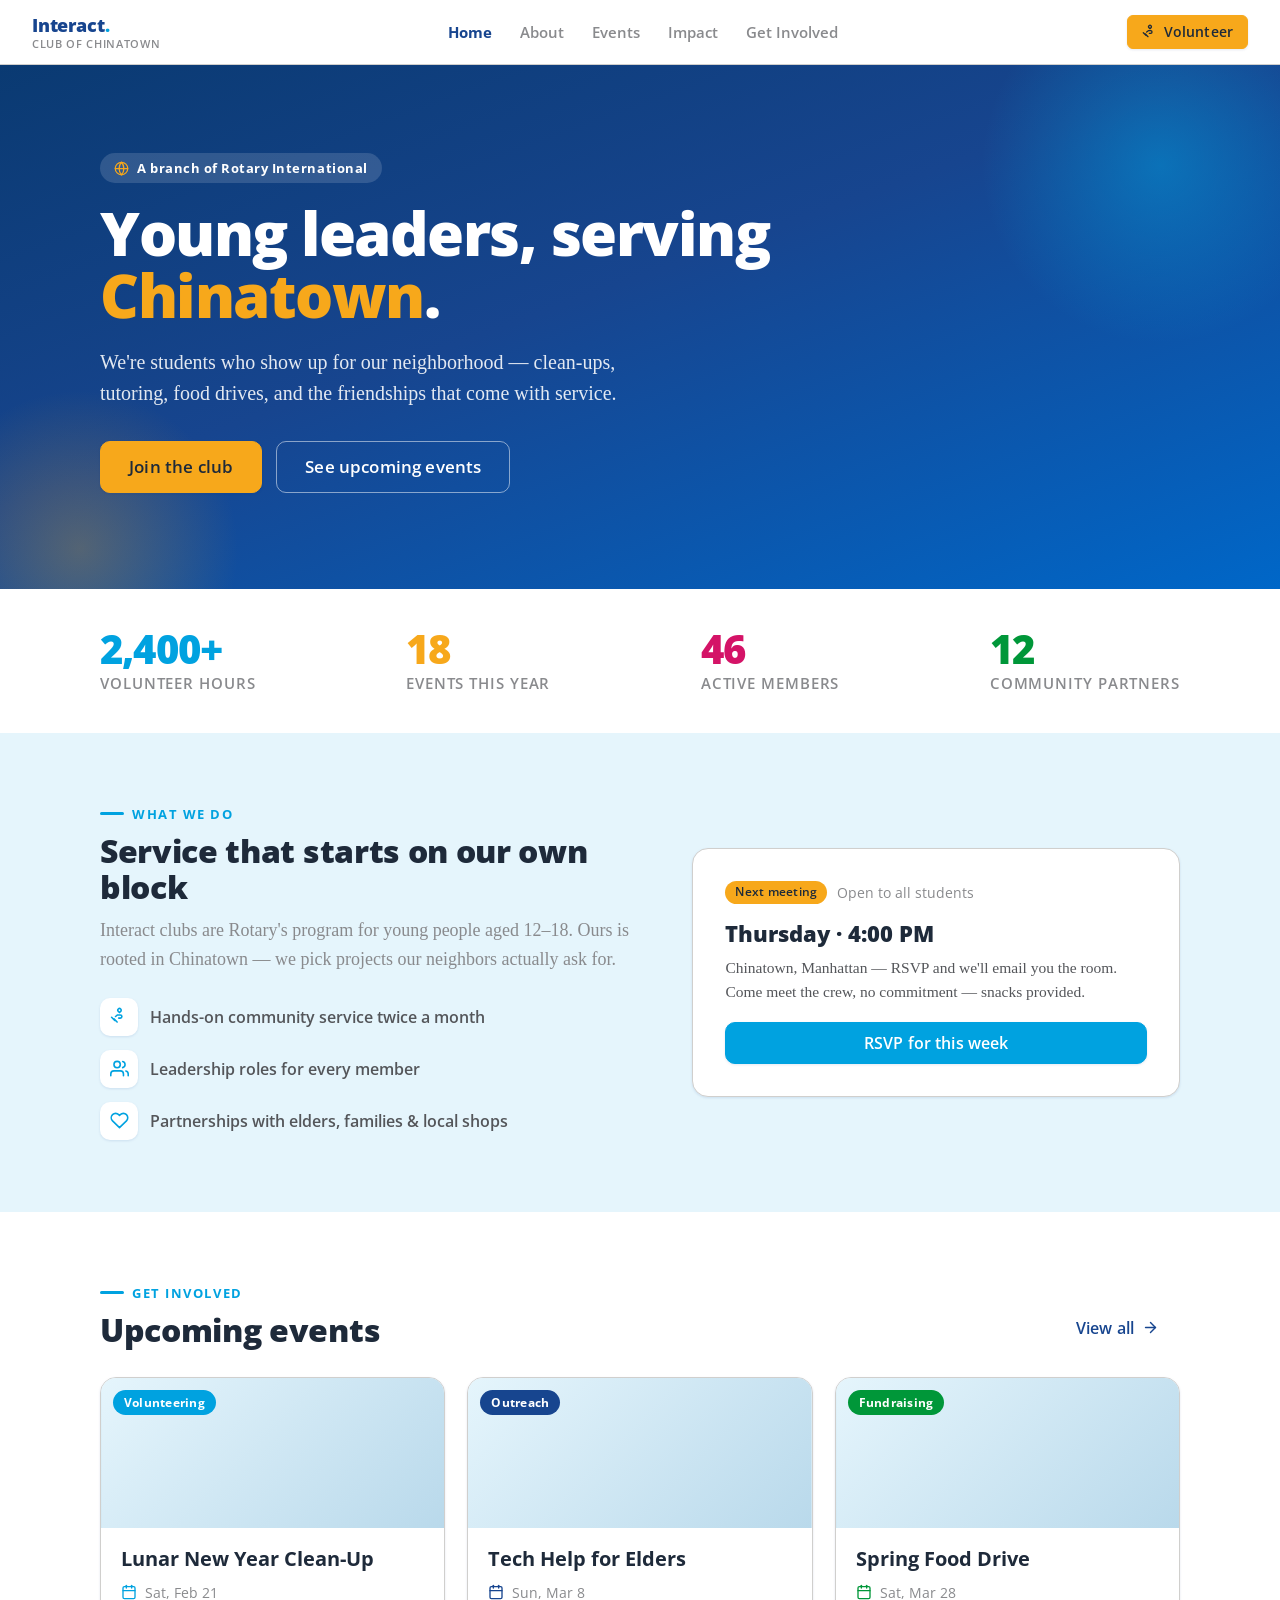
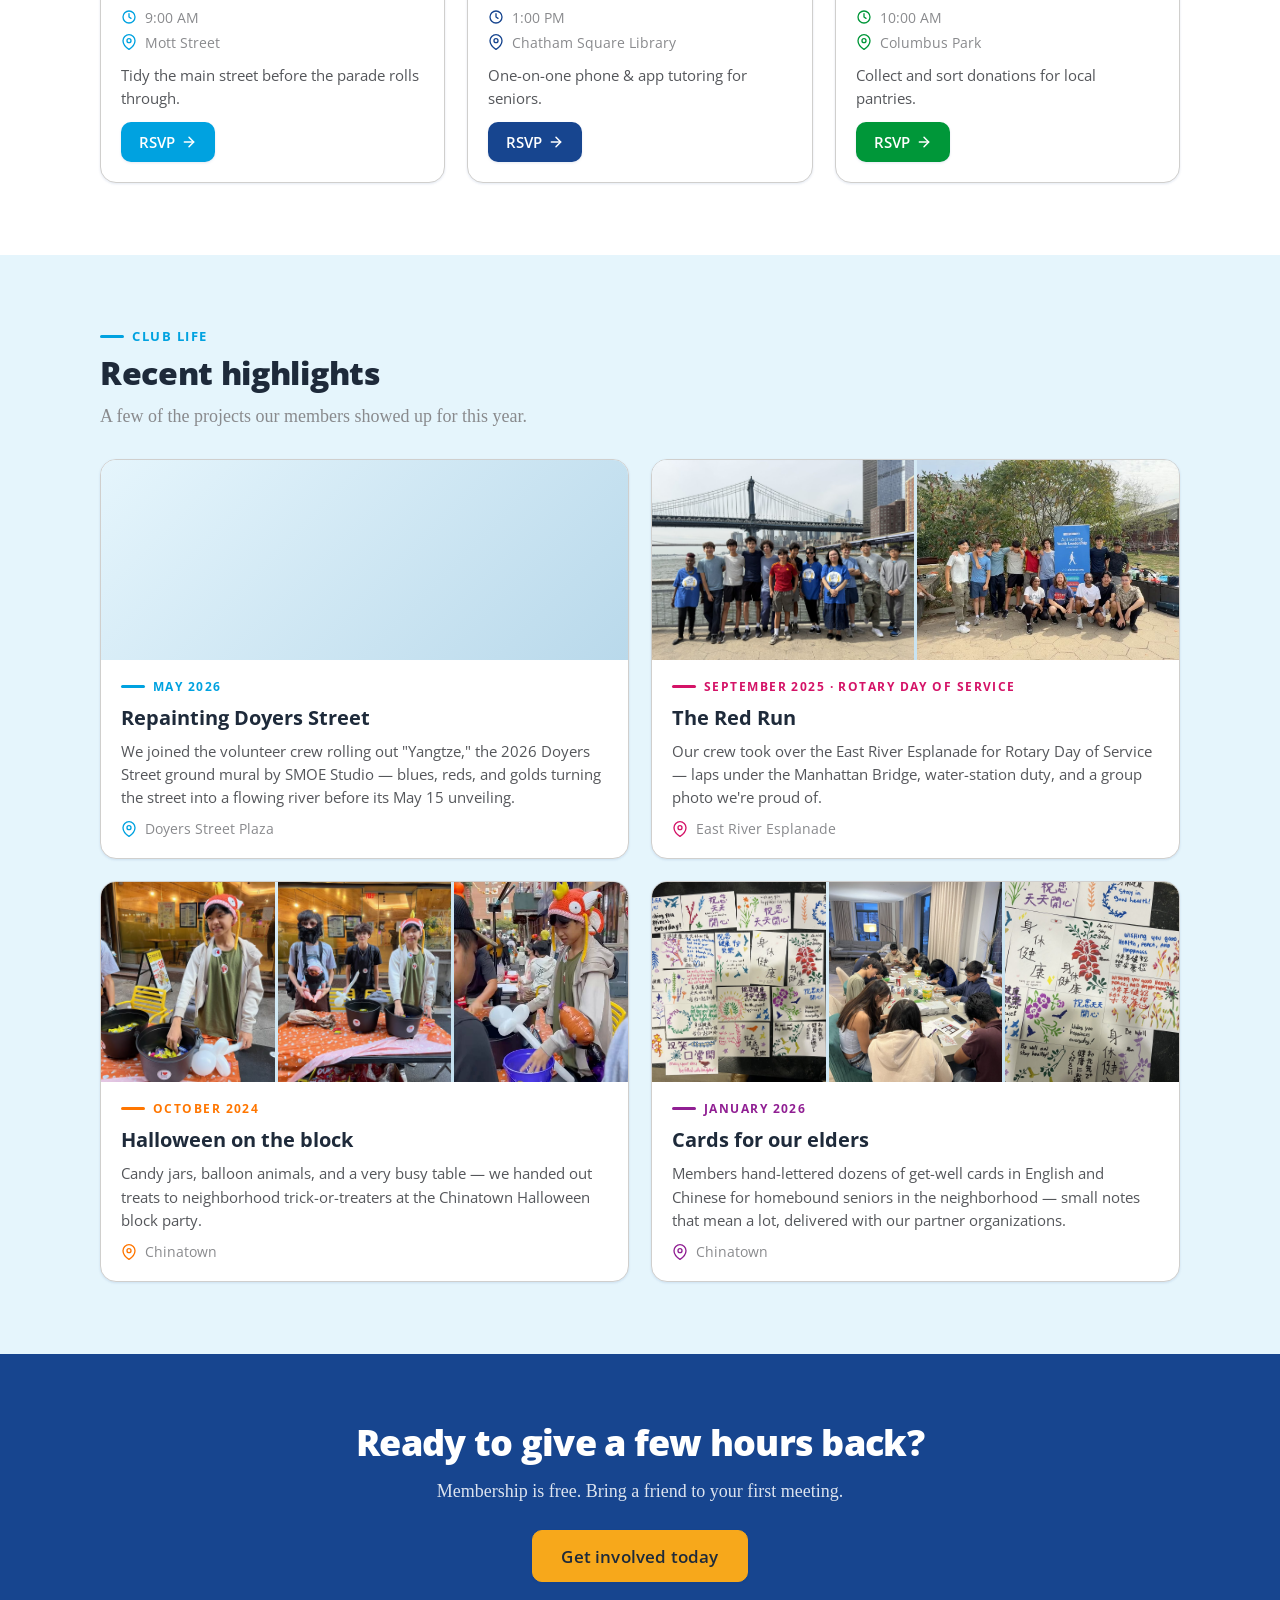
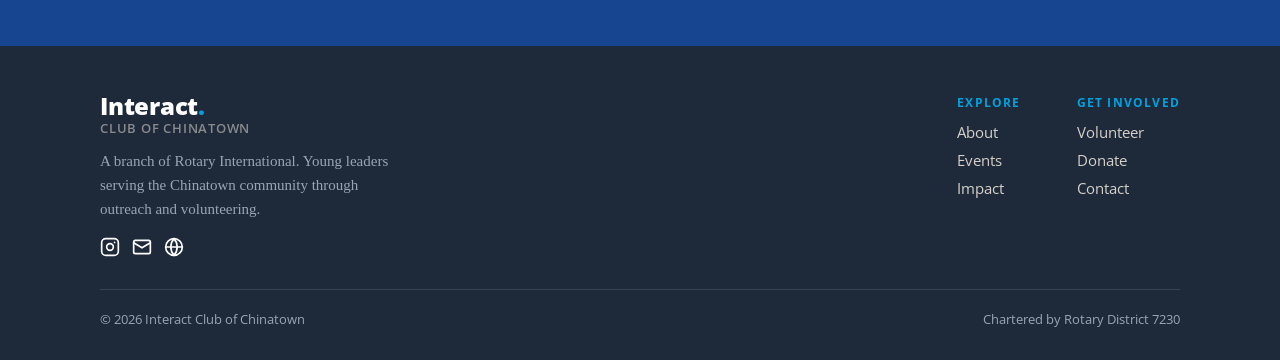
==== index.html @ 6125c867 "Wire event photos into Recent Highlights; optimize and strip metadata - Convert uploaded HEIC/JPEG p" ====
<!DOCTYPE html>
<html lang="en">
<head>
<meta charset="utf-8" />
<meta name="viewport" content="width=device-width, initial-scale=1" />
<title>Interact Club of Chinatown — Young leaders, serving Chinatown</title>
<meta name="description" content="The Interact Club of Chinatown is a youth service club and a branch of Rotary International. Students 12–18 serving Manhattan's Chinatown through clean-ups, tutoring, and food drives." />
<link rel="stylesheet" href="css/styles.css" />
<link rel="stylesheet" href="css/site.css" />
</head>
<body>

<header class="site-header" id="site-header">
  <a class="wordmark wordmark-sm" href="index.html" aria-label="Interact Club of Chinatown — home">
    <span class="wm-brand">Interact<span class="wm-dot">.</span></span>
    <span class="wm-club">Club of Chinatown</span>
  </a>
  <nav class="site-nav" id="site-nav" aria-label="Main">
    <a href="index.html" aria-current="page">Home</a>
    <a href="index.html#about">About</a>
    <a href="events.html">Events</a>
    <a href="index.html#impact">Impact</a>
    <a href="join.html">Get Involved</a>
  </nav>
  <div style="display:flex; align-items:center; gap:8px;">
    <a class="btn btn-sm btn-accent" href="join.html">
      <svg width="16" height="16" viewBox="0 0 24 24" fill="none" stroke="var(--ink-900)" stroke-width="2" stroke-linecap="round" stroke-linejoin="round" aria-hidden="true"><path d="M11 14h2a2 2 0 0 0 2-2 2 2 0 0 0-2-2H9.5L7 12"/><path d="m5 15 4 4"/><path d="M2 13l4 4"/><path d="M13.5 5.5 12 7l-1.5-1.5a2.1 2.1 0 0 1 3-3 2.1 2.1 0 0 1 0 3z"/></svg>
      Volunteer
    </a>
    <button class="nav-toggle" type="button" aria-expanded="false" aria-controls="site-nav" aria-label="Toggle navigation">
      <svg class="icon-menu" width="24" height="24" viewBox="0 0 24 24" fill="none" stroke="currentColor" stroke-width="2" stroke-linecap="round" stroke-linejoin="round" aria-hidden="true"><line x1="3" y1="6" x2="21" y2="6"/><line x1="3" y1="12" x2="21" y2="12"/><line x1="3" y1="18" x2="21" y2="18"/></svg>
      <svg class="icon-close" width="24" height="24" viewBox="0 0 24 24" fill="none" stroke="currentColor" stroke-width="2" stroke-linecap="round" stroke-linejoin="round" aria-hidden="true"><line x1="18" y1="6" x2="6" y2="18"/><line x1="6" y1="6" x2="18" y2="18"/></svg>
    </button>
  </div>
</header>

<main>

  <!-- Hero -->
  <section class="hero">
    <div class="glow-sky"></div>
    <div class="glow-gold"></div>
    <div class="container">
      <span class="hero-pill">
        <svg width="15" height="15" viewBox="0 0 24 24" fill="none" stroke="var(--rotary-gold)" stroke-width="2" stroke-linecap="round" stroke-linejoin="round" aria-hidden="true"><circle cx="12" cy="12" r="10"/><line x1="2" y1="12" x2="22" y2="12"/><path d="M12 2a15 15 0 0 1 0 20 15 15 0 0 1 0-20z"/></svg>
        A branch of Rotary International
      </span>
      <h1>Young leaders, serving <span class="accent-gold">Chinatown</span>.</h1>
      <p class="hero-lead">We're students who show up for our neighborhood — clean-ups, tutoring, food drives, and the friendships that come with service.</p>
      <div class="hero-actions">
        <a class="btn btn-lg btn-accent" href="join.html">Join the club</a>
        <a class="btn btn-lg btn-outline btn-outline-inverse" href="events.html">See upcoming events</a>
      </div>
    </div>
  </section>

  <!-- Impact stats -->
  <section class="stats-band" id="impact">
    <div class="container">
      <div class="stat-block">
        <span class="stat-value">2,400+</span>
        <span class="stat-label">Volunteer hours</span>
      </div>
      <div class="stat-block" style="--accent: var(--rotary-gold);">
        <span class="stat-value">18</span>
        <span class="stat-label">Events this year</span>
      </div>
      <div class="stat-block" style="--accent: var(--cranberry);">
        <span class="stat-value">46</span>
        <span class="stat-label">Active members</span>
      </div>
      <div class="stat-block" style="--accent: var(--grass);">
        <span class="stat-value">12</span>
        <span class="stat-label">Community partners</span>
      </div>
    </div>
  </section>

  <!-- Mission -->
  <section class="section section-wash" id="about">
    <div class="container mission-grid">
      <div>
        <div class="section-heading">
          <span class="eyebrow">What we do</span>
          <h2>Service that starts on our own block</h2>
          <p class="lead">Interact clubs are Rotary's program for young people aged 12–18. Ours is rooted in Chinatown — we pick projects our neighbors actually ask for.</p>
        </div>
        <div class="feature-list">
          <div class="feature-row">
            <span class="feature-icon">
              <svg width="19" height="19" viewBox="0 0 24 24" fill="none" stroke="currentColor" stroke-width="2" stroke-linecap="round" stroke-linejoin="round" aria-hidden="true"><path d="M11 14h2a2 2 0 0 0 2-2 2 2 0 0 0-2-2H9.5L7 12"/><path d="m5 15 4 4"/><path d="M2 13l4 4"/><path d="M13.5 5.5 12 7l-1.5-1.5a2.1 2.1 0 0 1 3-3 2.1 2.1 0 0 1 0 3z"/></svg>
            </span>
            <span>Hands-on community service twice a month</span>
          </div>
          <div class="feature-row">
            <span class="feature-icon">
              <svg width="19" height="19" viewBox="0 0 24 24" fill="none" stroke="currentColor" stroke-width="2" stroke-linecap="round" stroke-linejoin="round" aria-hidden="true"><path d="M17 21v-2a4 4 0 0 0-4-4H5a4 4 0 0 0-4 4v2"/><circle cx="9" cy="7" r="4"/><path d="M23 21v-2a4 4 0 0 0-3-3.87"/><path d="M16 3.13a4 4 0 0 1 0 7.75"/></svg>
            </span>
            <span>Leadership roles for every member</span>
          </div>
          <div class="feature-row">
            <span class="feature-icon">
              <svg width="19" height="19" viewBox="0 0 24 24" fill="none" stroke="currentColor" stroke-width="2" stroke-linecap="round" stroke-linejoin="round" aria-hidden="true"><path d="M20.8 4.6a5.5 5.5 0 0 0-7.8 0L12 5.6l-1-1a5.5 5.5 0 0 0-7.8 7.8l1 1L12 21l7.8-7.6 1-1a5.5 5.5 0 0 0 0-7.8z"/></svg>
            </span>
            <span>Partnerships with elders, families &amp; local shops</span>
          </div>
        </div>
      </div>
      <div class="card card-pad-lg meeting-card">
        <div class="meeting-head">
          <span class="badge badge-gold-solid">Next meeting</span>
          <span class="meeting-note">Open to all students</span>
        </div>
        <div class="meeting-time">Thursday · 4:00 PM</div>
        <p>Chinatown, Manhattan — RSVP and we'll email you the room. Come meet the crew, no commitment — snacks provided.</p>
        <a class="btn btn-primary btn-block" href="join.html">RSVP for this week</a>
      </div>
    </div>
  </section>

  <!-- Upcoming events -->
  <section class="section section-white">
    <div class="container">
      <div class="section-head-row">
        <div class="section-heading">
          <span class="eyebrow">Get involved</span>
          <h2>Upcoming events</h2>
        </div>
        <a class="btn btn-ghost" href="events.html">
          View all
          <svg width="17" height="17" viewBox="0 0 24 24" fill="none" stroke="currentColor" stroke-width="2" stroke-linecap="round" stroke-linejoin="round" aria-hidden="true"><line x1="5" y1="12" x2="19" y2="12"/><polyline points="12 5 19 12 12 19"/></svg>
        </a>
      </div>
      <div class="events-grid">

        <article class="event-card" style="--accent: var(--brand);">
          <div class="event-media"><span class="event-category">Volunteering</span></div>
          <div class="event-body">
            <h3>Lunar New Year Clean-Up</h3>
            <div class="event-meta">
              <div class="event-meta-row"><svg width="16" height="16" viewBox="0 0 24 24" fill="none" stroke-width="2" stroke-linecap="round" stroke-linejoin="round" aria-hidden="true"><rect x="3" y="4" width="18" height="18" rx="2"/><line x1="16" y1="2" x2="16" y2="6"/><line x1="8" y1="2" x2="8" y2="6"/><line x1="3" y1="10" x2="21" y2="10"/></svg>Sat, Feb 21</div>
              <div class="event-meta-row"><svg width="16" height="16" viewBox="0 0 24 24" fill="none" stroke-width="2" stroke-linecap="round" stroke-linejoin="round" aria-hidden="true"><circle cx="12" cy="12" r="9"/><polyline points="12 7 12 12 15 14"/></svg>9:00 AM</div>
              <div class="event-meta-row"><svg width="16" height="16" viewBox="0 0 24 24" fill="none" stroke-width="2" stroke-linecap="round" stroke-linejoin="round" aria-hidden="true"><path d="M21 10c0 7-9 13-9 13s-9-6-9-13a9 9 0 0 1 18 0z"/><circle cx="12" cy="10" r="3"/></svg>Mott Street</div>
            </div>
            <p class="event-desc">Tidy the main street before the parade rolls through.</p>
            <a class="event-cta" href="join.html">RSVP<svg width="16" height="16" viewBox="0 0 24 24" fill="none" stroke="currentColor" stroke-width="2.2" stroke-linecap="round" stroke-linejoin="round" aria-hidden="true"><line x1="5" y1="12" x2="19" y2="12"/><polyline points="12 5 19 12 12 19"/></svg></a>
          </div>
        </article>

        <article class="event-card" style="--accent: var(--rotary-royal-blue);">
          <div class="event-media"><span class="event-category">Outreach</span></div>
          <div class="event-body">
            <h3>Tech Help for Elders</h3>
            <div class="event-meta">
              <div class="event-meta-row"><svg width="16" height="16" viewBox="0 0 24 24" fill="none" stroke-width="2" stroke-linecap="round" stroke-linejoin="round" aria-hidden="true"><rect x="3" y="4" width="18" height="18" rx="2"/><line x1="16" y1="2" x2="16" y2="6"/><line x1="8" y1="2" x2="8" y2="6"/><line x1="3" y1="10" x2="21" y2="10"/></svg>Sun, Mar 8</div>
              <div class="event-meta-row"><svg width="16" height="16" viewBox="0 0 24 24" fill="none" stroke-width="2" stroke-linecap="round" stroke-linejoin="round" aria-hidden="true"><circle cx="12" cy="12" r="9"/><polyline points="12 7 12 12 15 14"/></svg>1:00 PM</div>
              <div class="event-meta-row"><svg width="16" height="16" viewBox="0 0 24 24" fill="none" stroke-width="2" stroke-linecap="round" stroke-linejoin="round" aria-hidden="true"><path d="M21 10c0 7-9 13-9 13s-9-6-9-13a9 9 0 0 1 18 0z"/><circle cx="12" cy="10" r="3"/></svg>Chatham Square Library</div>
            </div>
            <p class="event-desc">One-on-one phone &amp; app tutoring for seniors.</p>
            <a class="event-cta" href="join.html">RSVP<svg width="16" height="16" viewBox="0 0 24 24" fill="none" stroke="currentColor" stroke-width="2.2" stroke-linecap="round" stroke-linejoin="round" aria-hidden="true"><line x1="5" y1="12" x2="19" y2="12"/><polyline points="12 5 19 12 12 19"/></svg></a>
          </div>
        </article>

        <article class="event-card" style="--accent: var(--grass);">
          <div class="event-media"><span class="event-category">Fundraising</span></div>
          <div class="event-body">
            <h3>Spring Food Drive</h3>
            <div class="event-meta">
              <div class="event-meta-row"><svg width="16" height="16" viewBox="0 0 24 24" fill="none" stroke-width="2" stroke-linecap="round" stroke-linejoin="round" aria-hidden="true"><rect x="3" y="4" width="18" height="18" rx="2"/><line x1="16" y1="2" x2="16" y2="6"/><line x1="8" y1="2" x2="8" y2="6"/><line x1="3" y1="10" x2="21" y2="10"/></svg>Sat, Mar 28</div>
              <div class="event-meta-row"><svg width="16" height="16" viewBox="0 0 24 24" fill="none" stroke-width="2" stroke-linecap="round" stroke-linejoin="round" aria-hidden="true"><circle cx="12" cy="12" r="9"/><polyline points="12 7 12 12 15 14"/></svg>10:00 AM</div>
              <div class="event-meta-row"><svg width="16" height="16" viewBox="0 0 24 24" fill="none" stroke-width="2" stroke-linecap="round" stroke-linejoin="round" aria-hidden="true"><path d="M21 10c0 7-9 13-9 13s-9-6-9-13a9 9 0 0 1 18 0z"/><circle cx="12" cy="10" r="3"/></svg>Columbus Park</div>
            </div>
            <p class="event-desc">Collect and sort donations for local pantries.</p>
            <a class="event-cta" href="join.html">RSVP<svg width="16" height="16" viewBox="0 0 24 24" fill="none" stroke="currentColor" stroke-width="2.2" stroke-linecap="round" stroke-linejoin="round" aria-hidden="true"><line x1="5" y1="12" x2="19" y2="12"/><polyline points="12 5 19 12 12 19"/></svg></a>
          </div>
        </article>

      </div>
    </div>
  </section>

  <!-- Recent highlights -->
  <section class="section section-wash" id="highlights">
    <div class="container">
      <div class="section-heading" style="margin-bottom: 28px;">
        <span class="eyebrow">Club life</span>
        <h2>Recent highlights</h2>
        <p class="lead">A few of the projects our members showed up for this year.</p>
      </div>
      <div class="highlights-grid">

        <article class="hl-card" style="--accent: var(--brand);">
          <div class="hl-media" data-photos="doyers">
            <!-- Photos: assets/photos/doyers-1.jpg … doyers-4.jpg (mural street view, rolling paint, gold koi, crew painting) -->
          </div>
          <div class="hl-body">
            <span class="eyebrow">May 2026</span>
            <h3>Repainting Doyers Street</h3>
            <p>We joined the volunteer crew rolling out "Yangtze," the 2026 Doyers Street ground mural by SMOE Studio — blues, reds, and golds turning the street into a flowing river before its May 15 unveiling.</p>
            <div class="event-meta-row"><svg width="16" height="16" viewBox="0 0 24 24" fill="none" stroke-width="2" stroke-linecap="round" stroke-linejoin="round" aria-hidden="true"><path d="M21 10c0 7-9 13-9 13s-9-6-9-13a9 9 0 0 1 18 0z"/><circle cx="12" cy="10" r="3"/></svg>Doyers Street Plaza</div>
          </div>
        </article>

        <article class="hl-card" style="--accent: var(--cranberry);">
          <div class="hl-media" data-photos="red-run">
            <img src="assets/photos/red-run-1.jpg" alt="Club members and advisors in Rotary Day of Service shirts in front of the Manhattan Bridge" loading="lazy" />
            <img src="assets/photos/red-run-2.jpg" alt="The Red Run crew with AIESEC volunteers at the East River Esplanade" loading="lazy" />
          </div>
          <div class="hl-body">
            <span class="eyebrow" style="color: var(--cranberry);">September 2025 · Rotary Day of Service</span>
            <h3>The Red Run</h3>
            <p>Our crew took over the East River Esplanade for Rotary Day of Service — laps under the Manhattan Bridge, water-station duty, and a group photo we're proud of.</p>
            <div class="event-meta-row"><svg width="16" height="16" viewBox="0 0 24 24" fill="none" stroke-width="2" stroke-linecap="round" stroke-linejoin="round" aria-hidden="true"><path d="M21 10c0 7-9 13-9 13s-9-6-9-13a9 9 0 0 1 18 0z"/><circle cx="12" cy="10" r="3"/></svg>East River Esplanade</div>
          </div>
        </article>

        <article class="hl-card" style="--accent: var(--orange);">
          <div class="hl-media" data-photos="halloween">
            <img src="assets/photos/halloween-1.jpg" alt="A member in a fish hat handing out candy from cauldrons at the block party" loading="lazy" />
            <img src="assets/photos/halloween-2.jpg" alt="Costumed members behind the candy table" loading="lazy" />
            <img src="assets/photos/halloween-3.jpg" alt="Handing out treats on the decorated Chinatown street" loading="lazy" />
          </div>
          <div class="hl-body">
            <span class="eyebrow" style="color: var(--orange);">October 2024</span>
            <h3>Halloween on the block</h3>
            <p>Candy jars, balloon animals, and a very busy table — we handed out treats to neighborhood trick-or-treaters at the Chinatown Halloween block party.</p>
            <div class="event-meta-row"><svg width="16" height="16" viewBox="0 0 24 24" fill="none" stroke-width="2" stroke-linecap="round" stroke-linejoin="round" aria-hidden="true"><path d="M21 10c0 7-9 13-9 13s-9-6-9-13a9 9 0 0 1 18 0z"/><circle cx="12" cy="10" r="3"/></svg>Chinatown</div>
          </div>
        </article>

        <article class="hl-card" style="--accent: var(--violet);">
          <div class="hl-media" data-photos="cards">
            <img src="assets/photos/cards-1.jpg" alt="Dozens of finished hand-lettered get-well cards in English and Chinese" loading="lazy" />
            <img src="assets/photos/cards-2.jpg" alt="Members around a table making cards" loading="lazy" />
            <img src="assets/photos/cards-3.jpg" alt="Close-up of painted cards wishing good health and happiness" loading="lazy" />
          </div>
          <div class="hl-body">
            <span class="eyebrow" style="color: var(--violet);">January 2026</span>
            <h3>Cards for our elders</h3>
            <p>Members hand-lettered dozens of get-well cards in English and Chinese for homebound seniors in the neighborhood — small notes that mean a lot, delivered with our partner organizations.</p>
            <div class="event-meta-row"><svg width="16" height="16" viewBox="0 0 24 24" fill="none" stroke-width="2" stroke-linecap="round" stroke-linejoin="round" aria-hidden="true"><path d="M21 10c0 7-9 13-9 13s-9-6-9-13a9 9 0 0 1 18 0z"/><circle cx="12" cy="10" r="3"/></svg>Chinatown</div>
          </div>
        </article>

      </div>
    </div>
  </section>

  <!-- CTA band -->
  <section class="cta-band">
    <div class="container">
      <h2>Ready to give a few hours back?</h2>
      <p>Membership is free. Bring a friend to your first meeting.</p>
      <a class="btn btn-lg btn-accent" href="join.html">Get involved today</a>
    </div>
  </section>

</main>

<footer class="site-footer">
  <div class="footer-grid">
    <div class="footer-brand">
      <span class="wordmark wordmark-inverse">
        <span class="wm-brand">Interact<span class="wm-dot">.</span></span>
        <span class="wm-club">Club of Chinatown</span>
      </span>
      <p>A branch of Rotary International. Young leaders serving the Chinatown community through outreach and volunteering.</p>
      <div class="footer-social">
        <a href="#" aria-label="Instagram"><svg width="20" height="20" viewBox="0 0 24 24" fill="none" stroke="currentColor" stroke-width="2" stroke-linecap="round" stroke-linejoin="round" aria-hidden="true"><rect x="2" y="2" width="20" height="20" rx="5"/><circle cx="12" cy="12" r="4"/><line x1="17.5" y1="6.5" x2="17.5" y2="6.5"/></svg></a>
        <a href="mailto:hello@interactchinatown.org" aria-label="Email us"><svg width="20" height="20" viewBox="0 0 24 24" fill="none" stroke="currentColor" stroke-width="2" stroke-linecap="round" stroke-linejoin="round" aria-hidden="true"><rect x="2" y="4" width="20" height="16" rx="2"/><path d="m2 7 10 6 10-6"/></svg></a>
        <a href="https://www.rotary.org/en/get-involved/interact-clubs" aria-label="Rotary International"><svg width="20" height="20" viewBox="0 0 24 24" fill="none" stroke="currentColor" stroke-width="2" stroke-linecap="round" stroke-linejoin="round" aria-hidden="true"><circle cx="12" cy="12" r="10"/><line x1="2" y1="12" x2="22" y2="12"/><path d="M12 2a15 15 0 0 1 0 20 15 15 0 0 1 0-20z"/></svg></a>
      </div>
    </div>
    <div class="footer-cols">
      <div class="footer-col">
        <div class="footer-col-title">Explore</div>
        <nav aria-label="Explore">
          <a href="index.html#about">About</a>
          <a href="events.html">Events</a>
          <a href="index.html#impact">Impact</a>
        </nav>
      </div>
      <div class="footer-col">
        <div class="footer-col-title">Get involved</div>
        <nav aria-label="Get involved">
          <a href="join.html">Volunteer</a>
          <a href="join.html">Donate</a>
          <a href="mailto:hello@interactchinatown.org">Contact</a>
        </nav>
      </div>
    </div>
  </div>
  <div class="footer-bottom">
    <span>© 2026 Interact Club of Chinatown</span>
    <span>Chartered by Rotary District 7230</span>
  </div>
</footer>

<script src="js/site.js"></script>
</body>
</html>
---- css/styles.css ----
/* ==========================================================================
   Interact Club of Chinatown — Design System
   Global entry point. Consumers link THIS file.
   Keep this file as @import lines only.
   ========================================================================== */

@import url("tokens/fonts.css");
@import url("tokens/colors.css");
@import url("tokens/typography.css");
@import url("tokens/spacing.css");
@import url("tokens/effects.css");
---- css/site.css ----
/* ==========================================================================
   SITE — Interact Club of Chinatown website
   Component + page styles translated from the design system's website UI kit
   (ui_kits/website). Tokens come from styles.css; this file only consumes them.
   ========================================================================== */

* { box-sizing: border-box; }

[hidden] { display: none !important; }

html, body {
  margin: 0;
  background: var(--surface-page);
  font-family: var(--font-primary);
  color: var(--text-body);
}

body { -webkit-font-smoothing: antialiased; }

a { color: var(--text-link); }

.container {
  max-width: var(--container-lg);
  margin: 0 auto;
}

/* --------------------------------------------------------------------------
   Reduced motion
   -------------------------------------------------------------------------- */
@media (prefers-reduced-motion: reduce) {
  *, *::before, *::after {
    transition-duration: 0.01ms !important;
    animation-duration: 0.01ms !important;
  }
}

/* --------------------------------------------------------------------------
   Wordmark — type-only stand-in for the official Interact logo.
   The real lockup (from Rotary's logo builder) should replace this when
   available; see README.
   -------------------------------------------------------------------------- */
.wordmark {
  display: inline-flex;
  flex-direction: column;
  line-height: 1;
  font-family: var(--font-primary);
  text-decoration: none;
}
.wordmark .wm-brand {
  font-size: 1.5rem;
  font-weight: var(--fw-extrabold);
  letter-spacing: -0.01em;
  color: var(--rotary-royal-blue);
}
.wordmark .wm-brand .wm-dot { color: var(--sky-blue); }
.wordmark .wm-club {
  font-size: 0.8125rem;
  font-weight: var(--fw-semibold);
  letter-spacing: 0.06em;
  text-transform: uppercase;
  color: var(--text-muted);
  margin-top: 4px;
}
.wordmark.wordmark-sm .wm-brand { font-size: 1.125rem; }
.wordmark.wordmark-sm .wm-club { font-size: 0.6875rem; }
.wordmark.wordmark-inverse .wm-brand { color: #fff; }

/* --------------------------------------------------------------------------
   Buttons
   -------------------------------------------------------------------------- */
.btn {
  display: inline-flex;
  align-items: center;
  justify-content: center;
  gap: 8px;
  height: 42px;
  padding: 0 20px;
  font-family: var(--font-primary);
  font-size: 1rem;
  font-weight: var(--fw-semibold);
  line-height: 1;
  letter-spacing: 0.01em;
  border-radius: var(--radius-md);
  cursor: pointer;
  white-space: nowrap;
  text-decoration: none;
  box-shadow: var(--shadow-sm);
  transition: filter var(--dur-fast) var(--ease-standard),
              transform var(--dur-fast) var(--ease-standard),
              box-shadow var(--dur-fast) var(--ease-standard);
}
.btn:hover { filter: brightness(0.94); }
.btn:active { transform: translateY(1px); }
.btn:focus-visible { outline: var(--ring-width) solid var(--focus-ring); outline-offset: var(--ring-offset); }

.btn-sm { height: 34px; padding: 0 14px; font-size: 0.875rem; gap: 6px; border-radius: var(--radius-sm); }
.btn-lg { height: 52px; padding: 0 28px; font-size: 1.0625rem; gap: 10px; }
.btn-block { width: 100%; }

.btn-primary { background: var(--brand); color: var(--text-on-brand); border: 1px solid var(--brand); }
.btn-strong  { background: var(--brand-strong); color: var(--text-on-brand); border: 1px solid var(--brand-strong); }
.btn-accent  { background: var(--brand-accent); color: var(--ink-900); border: 1px solid var(--brand-accent); }
.btn-outline { background: transparent; color: var(--brand-strong); border: 1.5px solid var(--border-brand); box-shadow: none; }
.btn-ghost   { background: transparent; color: var(--brand-strong); border: 1px solid transparent; box-shadow: none; }

.btn-outline-inverse { color: #fff; border-color: rgba(255, 255, 255, 0.5); }

/* --------------------------------------------------------------------------
   Badge
   -------------------------------------------------------------------------- */
.badge {
  display: inline-flex;
  align-items: center;
  gap: 5px;
  padding: 3px 10px;
  font-family: var(--font-primary);
  font-size: 0.75rem;
  font-weight: var(--fw-semibold);
  line-height: 1.4;
  letter-spacing: 0.02em;
  border-radius: var(--radius-pill);
  white-space: nowrap;
  background: var(--surface-brand-soft);
  color: var(--brand-strong);
}
.badge-gold-solid { background: var(--rotary-gold); color: var(--ink-900); }

/* --------------------------------------------------------------------------
   Card
   -------------------------------------------------------------------------- */
.card {
  background: var(--surface-card);
  border: 1px solid var(--border-subtle);
  border-radius: var(--radius-lg);
  box-shadow: var(--shadow-sm);
  padding: var(--space-5);
}
.card-pad-lg { padding: var(--space-6); }

/* --------------------------------------------------------------------------
   Section heading — eyebrow + title + lead
   -------------------------------------------------------------------------- */
.section-heading {
  display: flex;
  flex-direction: column;
  gap: 10px;
  align-items: flex-start;
  font-family: var(--font-primary);
}
.eyebrow {
  display: inline-flex;
  align-items: center;
  gap: 8px;
  font-size: var(--fs-eyebrow);
  font-weight: var(--fw-bold);
  text-transform: uppercase;
  letter-spacing: var(--ls-eyebrow);
  color: var(--brand);
}
.eyebrow::before {
  content: "";
  width: 24px;
  height: 3px;
  border-radius: 2px;
  background: currentColor;
}
.section-heading h1,
.section-heading h2 {
  margin: 0;
  font-size: var(--fs-h2);
  font-weight: var(--fw-extrabold);
  line-height: 1.15;
  letter-spacing: -0.01em;
  color: var(--text-heading);
}
.section-heading .lead {
  margin: 0;
  font-family: var(--font-secondary);
  font-size: var(--fs-lg);
  line-height: 1.6;
  color: var(--text-muted);
}

/* --------------------------------------------------------------------------
   Stat block
   -------------------------------------------------------------------------- */
.stat-block {
  display: flex;
  flex-direction: column;
  gap: 4px;
  font-family: var(--font-primary);
}
.stat-block .stat-value {
  font-size: var(--fs-h1);
  font-weight: var(--fw-extrabold);
  line-height: 1;
  letter-spacing: -0.02em;
  color: var(--accent, var(--brand));
}
.stat-block .stat-label {
  font-size: 0.9375rem;
  font-weight: var(--fw-semibold);
  color: var(--text-muted);
  text-transform: uppercase;
  letter-spacing: 0.06em;
}

/* --------------------------------------------------------------------------
   Event card — accent color set per card via --accent
   -------------------------------------------------------------------------- */
.event-card {
  --accent: var(--brand);
  display: flex;
  flex-direction: column;
  background: var(--surface-card);
  border: 1px solid var(--border-subtle);
  border-radius: var(--radius-lg);
  overflow: hidden;
  box-shadow: var(--shadow-sm);
  font-family: var(--font-primary);
}
.event-card .event-media {
  height: 150px;
  position: relative;
  background: linear-gradient(135deg, var(--surface-brand-soft), var(--powder-blue));
  background-size: cover;
  background-position: center;
}
.event-card .event-category {
  position: absolute;
  top: 12px;
  left: 12px;
  padding: 4px 11px;
  font-size: 0.75rem;
  font-weight: var(--fw-bold);
  letter-spacing: 0.02em;
  color: #fff;
  background: var(--accent);
  border-radius: var(--radius-pill);
}
.event-card .event-body {
  padding: 18px 20px 20px;
  display: flex;
  flex-direction: column;
  gap: 12px;
  flex: 1;
}
.event-card h3 {
  margin: 0;
  font-size: var(--fs-h4);
  font-weight: var(--fw-bold);
  color: var(--text-heading);
  line-height: 1.25;
}
.event-card .event-meta {
  display: flex;
  flex-direction: column;
  gap: 6px;
}
.event-card .event-meta-row {
  display: flex;
  align-items: center;
  gap: 8px;
  font-size: 0.875rem;
  color: var(--text-muted);
}
.event-card .event-meta-row svg { stroke: var(--accent); flex-shrink: 0; }
.event-card .event-desc {
  margin: 0;
  font-size: 0.9375rem;
  color: var(--text-body);
  line-height: 1.55;
}
.event-card .event-cta {
  margin-top: auto;
  align-self: flex-start;
  display: inline-flex;
  align-items: center;
  gap: 6px;
  height: 40px;
  padding: 0 18px;
  font-family: var(--font-primary);
  font-size: 0.9375rem;
  font-weight: var(--fw-semibold);
  color: #fff;
  background: var(--accent);
  border: none;
  border-radius: var(--radius-md);
  cursor: pointer;
  text-decoration: none;
  box-shadow: var(--shadow-sm);
  transition: filter var(--dur-fast) var(--ease-standard),
              transform var(--dur-fast) var(--ease-standard);
}
.event-card .event-cta:hover { filter: brightness(0.94); }
.event-card .event-cta:active { transform: translateY(1px); }

/* --------------------------------------------------------------------------
   Forms
   -------------------------------------------------------------------------- */
.field {
  display: flex;
  flex-direction: column;
  gap: 6px;
  font-family: var(--font-primary);
}
.field > label {
  font-size: 0.875rem;
  font-weight: var(--fw-semibold);
  color: var(--text-heading);
}
.field input,
.field select,
.field textarea {
  width: 100%;
  font-family: var(--font-primary);
  font-size: 1rem;
  color: var(--text-body);
  background: var(--white);
  border: 1.5px solid var(--border-strong);
  border-radius: var(--radius-sm);
  outline: none;
  transition: border-color var(--dur-fast), box-shadow var(--dur-fast);
}
.field input,
.field select {
  height: 44px;
  padding: 0 14px;
}
.field textarea {
  padding: 12px 14px;
  line-height: 1.5;
  resize: vertical;
}
.field input:focus,
.field select:focus,
.field textarea:focus {
  border-color: var(--brand);
  box-shadow: 0 0 0 3px rgba(0, 162, 224, 0.18);
}
.field select {
  appearance: none;
  -webkit-appearance: none;
  padding-right: 40px;
  cursor: pointer;
}
.field select:invalid { color: var(--text-muted); }
.select-wrap { position: relative; display: flex; align-items: center; }
.select-wrap .select-chevron {
  position: absolute;
  right: 14px;
  pointer-events: none;
  color: var(--ink-500);
  display: inline-flex;
}

.checkbox {
  display: inline-flex;
  align-items: center;
  gap: 10px;
  font-family: var(--font-primary);
  font-size: 1rem;
  color: var(--text-body);
  cursor: pointer;
  position: relative;
}
.checkbox input {
  position: absolute;
  opacity: 0;
  width: 0;
  height: 0;
}
.checkbox .box {
  width: 20px;
  height: 20px;
  flex-shrink: 0;
  border-radius: var(--radius-xs);
  border: 1.5px solid var(--border-strong);
  background: var(--white);
  display: inline-flex;
  align-items: center;
  justify-content: center;
  transition: background var(--dur-fast), border-color var(--dur-fast);
}
.checkbox .box svg { display: none; }
.checkbox input:checked + .box {
  background: var(--brand);
  border-color: var(--brand);
}
.checkbox input:checked + .box svg { display: block; }
.checkbox input:focus-visible + .box {
  outline: var(--ring-width) solid var(--focus-ring);
  outline-offset: var(--ring-offset);
}

/* --------------------------------------------------------------------------
   Alert
   -------------------------------------------------------------------------- */
.alert {
  display: flex;
  gap: 12px;
  align-items: flex-start;
  padding: 14px 16px;
  border-radius: var(--radius-md);
  font-family: var(--font-primary);
}
.alert-success {
  background: #E3F3E9;
  border-left: 4px solid var(--success);
}
.alert-success .alert-icon { color: var(--success); display: inline-flex; margin-top: 1px; }
.alert .alert-title {
  font-weight: var(--fw-bold);
  font-size: 0.9375rem;
  margin-bottom: 3px;
}
.alert-success .alert-title { color: #0b6b30; }
.alert .alert-body {
  font-size: 0.9375rem;
  color: var(--text-body);
  line-height: 1.5;
}

/* --------------------------------------------------------------------------
   Tabs — underline tab bar
   -------------------------------------------------------------------------- */
.tabs {
  display: flex;
  gap: 4px;
  border-bottom: 1px solid var(--border-subtle);
  font-family: var(--font-primary);
  overflow-x: auto;
}
.tabs .tab {
  position: relative;
  padding: 10px 16px;
  background: none;
  border: none;
  cursor: pointer;
  font-family: var(--font-primary);
  font-size: 0.9375rem;
  font-weight: var(--fw-semibold);
  color: var(--text-muted);
  white-space: nowrap;
  transition: color var(--dur-fast);
}
.tabs .tab::after {
  content: "";
  position: absolute;
  left: 8px;
  right: 8px;
  bottom: -1px;
  height: 3px;
  border-radius: 3px 3px 0 0;
  background: transparent;
  transition: background var(--dur-fast);
}
.tabs .tab[aria-selected="true"] {
  font-weight: var(--fw-bold);
  color: var(--brand-strong);
}
.tabs .tab[aria-selected="true"]::after { background: var(--brand); }

/* --------------------------------------------------------------------------
   Site header
   -------------------------------------------------------------------------- */
.site-header {
  position: sticky;
  top: 0;
  z-index: 20;
  display: flex;
  align-items: center;
  justify-content: space-between;
  gap: 16px;
  padding: 14px 32px;
  background: rgba(255, 255, 255, 0.92);
  backdrop-filter: blur(8px);
  -webkit-backdrop-filter: blur(8px);
  border-bottom: 1px solid var(--border-subtle);
}
.site-nav {
  display: flex;
  align-items: center;
  gap: 4px;
}
.site-nav a {
  font-family: var(--font-primary);
  font-size: 15px;
  font-weight: var(--fw-semibold);
  color: var(--text-muted);
  text-decoration: none;
  padding: 8px 12px;
  border-radius: var(--radius-sm);
}
.site-nav a:hover { color: var(--brand-strong); }
.site-nav a[aria-current="page"] {
  font-weight: var(--fw-bold);
  color: var(--brand-strong);
}
.nav-toggle {
  display: none;
  background: none;
  border: none;
  cursor: pointer;
  padding: 6px;
  color: var(--text-heading);
}

/* --------------------------------------------------------------------------
   Hero
   -------------------------------------------------------------------------- */
.hero {
  position: relative;
  overflow: hidden;
  background: linear-gradient(160deg, #0a3a72 0%, var(--rotary-royal-blue) 45%, var(--azure) 100%);
  color: #fff;
  padding: 88px 32px 96px;
}
.hero .glow-sky,
.hero .glow-gold {
  position: absolute;
  border-radius: 50%;
  pointer-events: none;
}
.hero .glow-sky {
  top: -80px;
  right: -60px;
  width: 360px;
  height: 360px;
  background: radial-gradient(circle, rgba(0, 162, 224, 0.45), transparent 70%);
}
.hero .glow-gold {
  bottom: -120px;
  left: -80px;
  width: 320px;
  height: 320px;
  background: radial-gradient(circle, rgba(247, 168, 27, 0.28), transparent 70%);
}
.hero .container { position: relative; }
.hero-pill {
  display: inline-flex;
  align-items: center;
  gap: 8px;
  padding: 6px 14px;
  border-radius: var(--radius-pill);
  background: rgba(255, 255, 255, 0.14);
  font-size: 13px;
  font-weight: var(--fw-bold);
  letter-spacing: 0.04em;
}
.hero h1 {
  font-size: clamp(38px, 6vw, 60px);
  font-weight: var(--fw-extrabold);
  letter-spacing: -0.025em;
  line-height: 1.03;
  margin: 20px 0 0;
  max-width: 760px;
}
.hero h1 .accent-gold { color: var(--rotary-gold); }
.hero .hero-lead {
  font-family: var(--font-secondary);
  font-size: 20px;
  line-height: 1.55;
  color: rgba(255, 255, 255, 0.88);
  max-width: 560px;
  margin: 20px 0 0;
}
.hero .hero-actions {
  display: flex;
  gap: 14px;
  margin-top: 32px;
  flex-wrap: wrap;
}

/* --------------------------------------------------------------------------
   Page sections
   -------------------------------------------------------------------------- */
.section { padding: 72px 32px; }
.section-white { background: #fff; }
.section-wash { background: var(--surface-brand-soft); }

.stats-band {
  background: #fff;
  padding: 40px 32px;
}
.stats-band .container {
  display: flex;
  flex-wrap: wrap;
  gap: 48px;
  justify-content: space-between;
  align-items: center;
}

.mission-grid {
  display: grid;
  grid-template-columns: 1.1fr 1fr;
  gap: 56px;
  align-items: center;
}
.feature-list {
  display: flex;
  flex-direction: column;
  gap: 14px;
  margin-top: 24px;
}
.feature-row {
  display: flex;
  align-items: center;
  gap: 12px;
}
.feature-row .feature-icon {
  width: 38px;
  height: 38px;
  border-radius: 10px;
  background: #fff;
  display: inline-flex;
  align-items: center;
  justify-content: center;
  box-shadow: var(--shadow-sm);
  color: var(--brand);
  flex-shrink: 0;
}
.feature-row span:last-child {
  font-size: 16px;
  color: var(--text-body);
  font-weight: var(--fw-semibold);
}

.meeting-card .meeting-head {
  display: flex;
  align-items: center;
  gap: 10px;
  margin-bottom: 14px;
}
.meeting-card .meeting-note { font-size: 14px; color: var(--text-muted); }
.meeting-card .meeting-time {
  font-size: 22px;
  font-weight: var(--fw-extrabold);
  color: var(--text-heading);
}
.meeting-card p {
  font-family: var(--font-secondary);
  font-size: 15.5px;
  line-height: 1.55;
  color: var(--text-body);
  margin: 8px 0 18px;
}

.section-head-row {
  display: flex;
  align-items: flex-end;
  justify-content: space-between;
  margin-bottom: 28px;
  flex-wrap: wrap;
  gap: 16px;
}

.events-grid {
  display: grid;
  grid-template-columns: repeat(3, 1fr);
  gap: 22px;
}

/* --------------------------------------------------------------------------
   Highlights — past-event recap cards with a photo strip
   -------------------------------------------------------------------------- */
.highlights-grid {
  display: grid;
  grid-template-columns: repeat(2, 1fr);
  gap: 22px;
}
.hl-card {
  --accent: var(--brand);
  display: flex;
  flex-direction: column;
  background: var(--surface-card);
  border: 1px solid var(--border-subtle);
  border-radius: var(--radius-lg);
  overflow: hidden;
  box-shadow: var(--shadow-sm);
}
.hl-media {
  display: flex;
  gap: 3px;
  height: 200px;
  background: linear-gradient(135deg, var(--surface-brand-soft), var(--powder-blue));
}
.hl-media img {
  flex: 1;
  min-width: 0;
  height: 100%;
  object-fit: cover;
  display: block;
}
.hl-body {
  padding: 18px 20px 20px;
  display: flex;
  flex-direction: column;
  gap: 10px;
  flex: 1;
}
.hl-body .eyebrow { font-size: var(--fs-xs); }
.hl-body h3 {
  margin: 0;
  font-size: var(--fs-h4);
  font-weight: var(--fw-bold);
  color: var(--text-heading);
  line-height: 1.25;
}
.hl-body p {
  margin: 0;
  font-size: 0.9375rem;
  color: var(--text-body);
  line-height: 1.55;
}
.hl-body .event-meta-row {
  display: flex;
  align-items: center;
  gap: 8px;
  font-size: 0.875rem;
  color: var(--text-muted);
  margin-top: auto;
}
.hl-body .event-meta-row svg { stroke: var(--accent); flex-shrink: 0; }

.cta-band {
  background: var(--rotary-royal-blue);
  color: #fff;
  padding: 64px 32px;
  text-align: center;
}
.cta-band .container { max-width: 640px; }
.cta-band h2 {
  font-size: clamp(28px, 4.5vw, 36px);
  font-weight: var(--fw-extrabold);
  letter-spacing: -0.02em;
  margin: 0;
}
.cta-band p {
  font-family: var(--font-secondary);
  font-size: 18px;
  color: rgba(255, 255, 255, 0.85);
  margin: 14px 0 28px;
}

/* --------------------------------------------------------------------------
   Join page
   -------------------------------------------------------------------------- */
.join-section {
  background: var(--surface-page);
  padding: 56px 32px 80px;
}
.join-grid {
  max-width: var(--container-md);
  margin: 0 auto;
  display: grid;
  grid-template-columns: 1fr 1.3fr;
  gap: 40px;
  align-items: start;
}
.join-intro p {
  font-family: var(--font-secondary);
  font-size: 16.5px;
  line-height: 1.6;
  color: var(--text-body);
  margin: 16px 0 0;
}
.join-facts {
  display: flex;
  flex-direction: column;
  gap: 12px;
  margin-top: 22px;
}
.join-facts .fact {
  display: flex;
  align-items: center;
  gap: 10px;
  font-size: 14.5px;
  color: var(--text-muted);
}
.join-facts .fact svg { stroke: var(--brand); flex-shrink: 0; }
.join-facts .fact a { color: inherit; text-decoration: none; }
.join-facts .fact a:hover { color: var(--brand-strong); }

.join-form {
  display: flex;
  flex-direction: column;
  gap: 16px;
}
.join-form .name-row {
  display: grid;
  grid-template-columns: 1fr 1fr;
  gap: 14px;
}

/* --------------------------------------------------------------------------
   Site footer
   -------------------------------------------------------------------------- */
.site-footer {
  background: var(--ink-900);
  color: #fff;
  padding: 48px 32px 32px;
}
.footer-grid {
  max-width: var(--container-lg);
  margin: 0 auto;
  display: flex;
  flex-wrap: wrap;
  gap: 40px;
  justify-content: space-between;
}
.footer-brand { max-width: 300px; }
.footer-brand p {
  font-family: var(--font-secondary);
  font-size: 15px;
  line-height: 1.6;
  color: var(--stone);
  margin: 14px 0 0;
}
.footer-social {
  display: flex;
  gap: 12px;
  margin-top: 16px;
}
.footer-social a { color: #fff; display: inline-flex; }
.footer-cols { display: flex; gap: 56px; flex-wrap: wrap; }
.footer-col .footer-col-title {
  font-size: 12px;
  font-weight: var(--fw-bold);
  text-transform: uppercase;
  letter-spacing: 0.1em;
  color: var(--sky-blue);
  margin-bottom: 12px;
}
.footer-col nav {
  display: flex;
  flex-direction: column;
  gap: 9px;
}
.footer-col nav a {
  font-family: var(--font-primary);
  font-size: 14.5px;
  color: var(--cloud);
  text-decoration: none;
}
.footer-col nav a:hover { color: #fff; }
.footer-bottom {
  max-width: var(--container-lg);
  margin: 32px auto 0;
  padding-top: 20px;
  border-top: 1px solid rgba(255, 255, 255, 0.12);
  font-size: 13px;
  color: var(--stone);
  display: flex;
  justify-content: space-between;
  flex-wrap: wrap;
  gap: 8px;
}

/* --------------------------------------------------------------------------
   Responsive
   -------------------------------------------------------------------------- */
@media (max-width: 960px) {
  .events-grid { grid-template-columns: repeat(2, 1fr); }
  .mission-grid { grid-template-columns: 1fr; gap: 36px; }
  .highlights-grid { grid-template-columns: 1fr; }
}

@media (max-width: 760px) {
  .site-header { padding: 12px 20px; }
  .nav-toggle { display: inline-flex; }
  .nav-toggle .icon-close { display: none; }
  .site-header.nav-open .nav-toggle .icon-close { display: block; }
  .site-header.nav-open .nav-toggle .icon-menu { display: none; }
  .site-nav {
    display: none;
    position: absolute;
    top: 100%;
    left: 0;
    right: 0;
    flex-direction: column;
    align-items: stretch;
    padding: 8px 20px 16px;
    background: rgba(255, 255, 255, 0.97);
    backdrop-filter: blur(8px);
    border-bottom: 1px solid var(--border-subtle);
  }
  .site-header.nav-open .site-nav { display: flex; }

  .hero { padding: 64px 20px 72px; }
  .section { padding: 56px 20px; }
  .stats-band { padding: 32px 20px; }
  .stats-band .container { gap: 28px; }
  .cta-band { padding: 56px 20px; }
  .events-grid { grid-template-columns: 1fr; }
  .join-section { padding: 40px 20px 64px; }
  .join-grid { grid-template-columns: 1fr; }
  .join-form .name-row { grid-template-columns: 1fr; }
  .footer-cols { gap: 32px; }
}
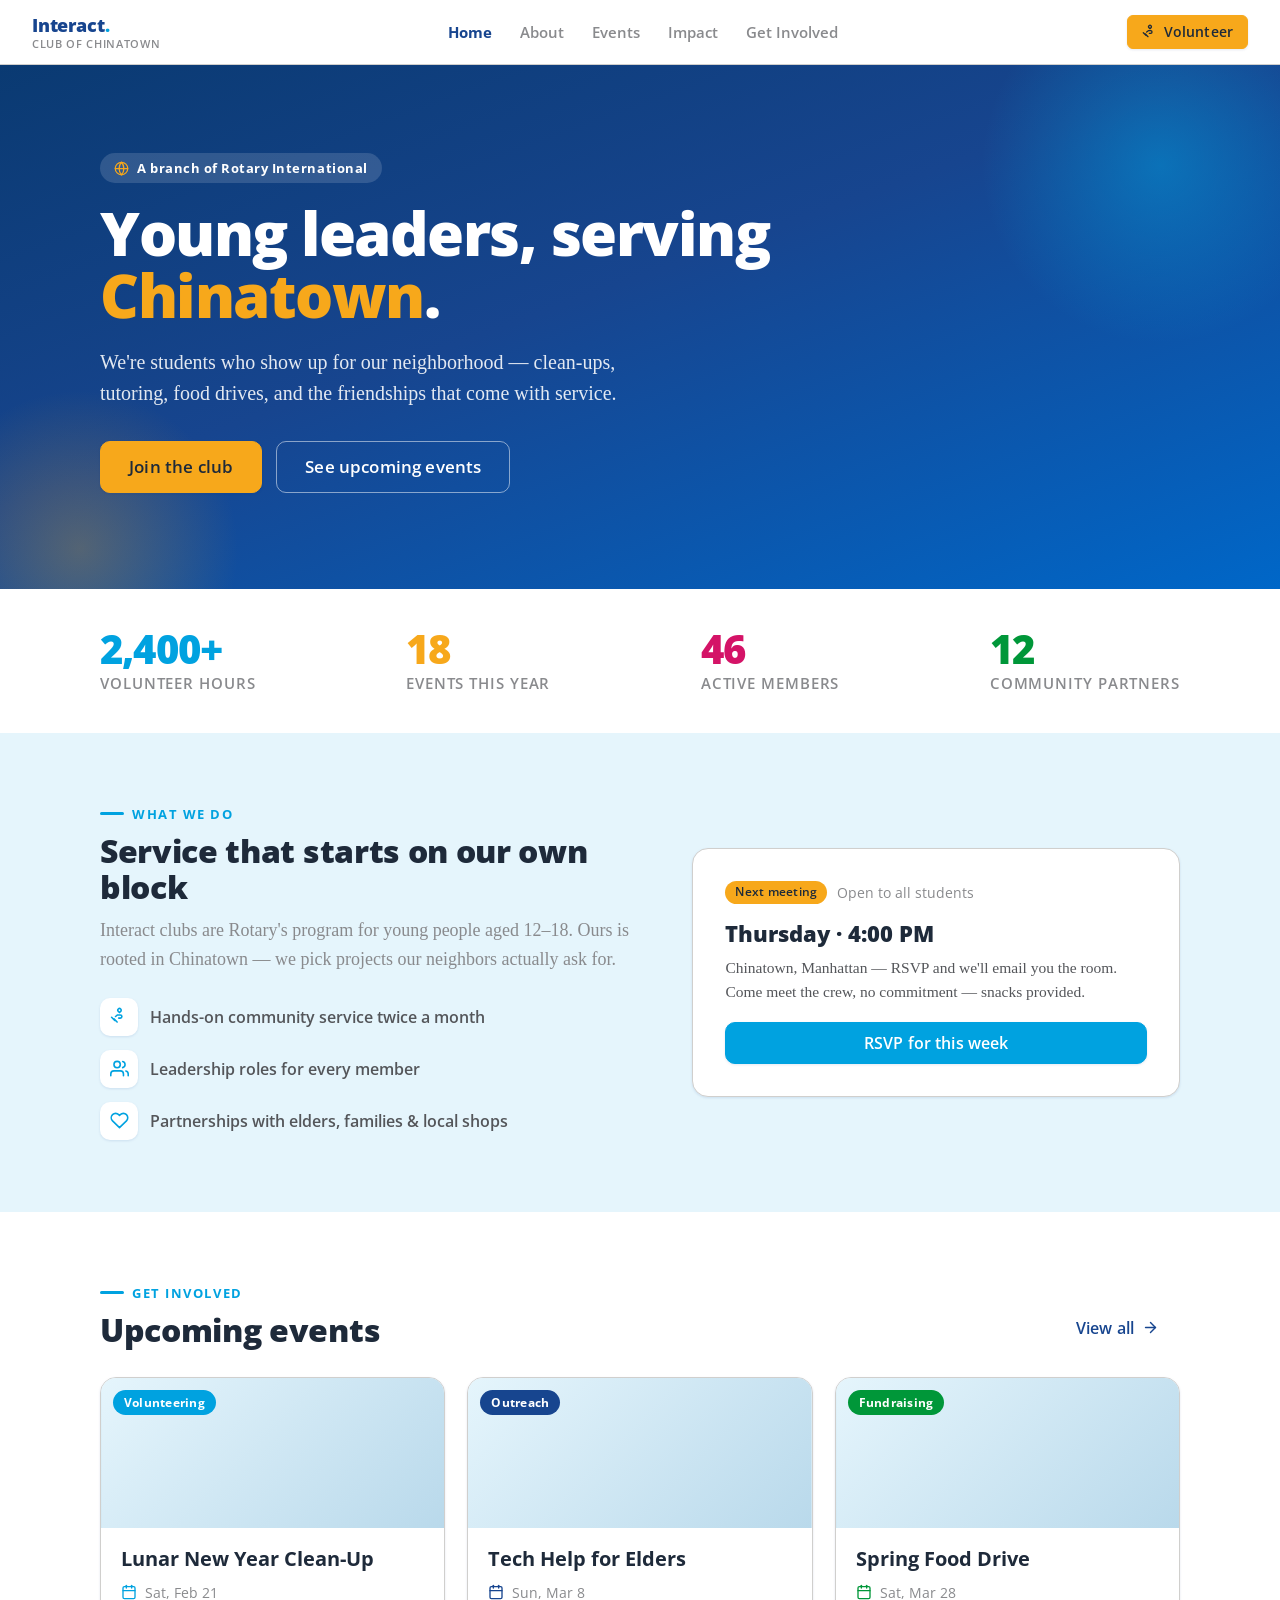
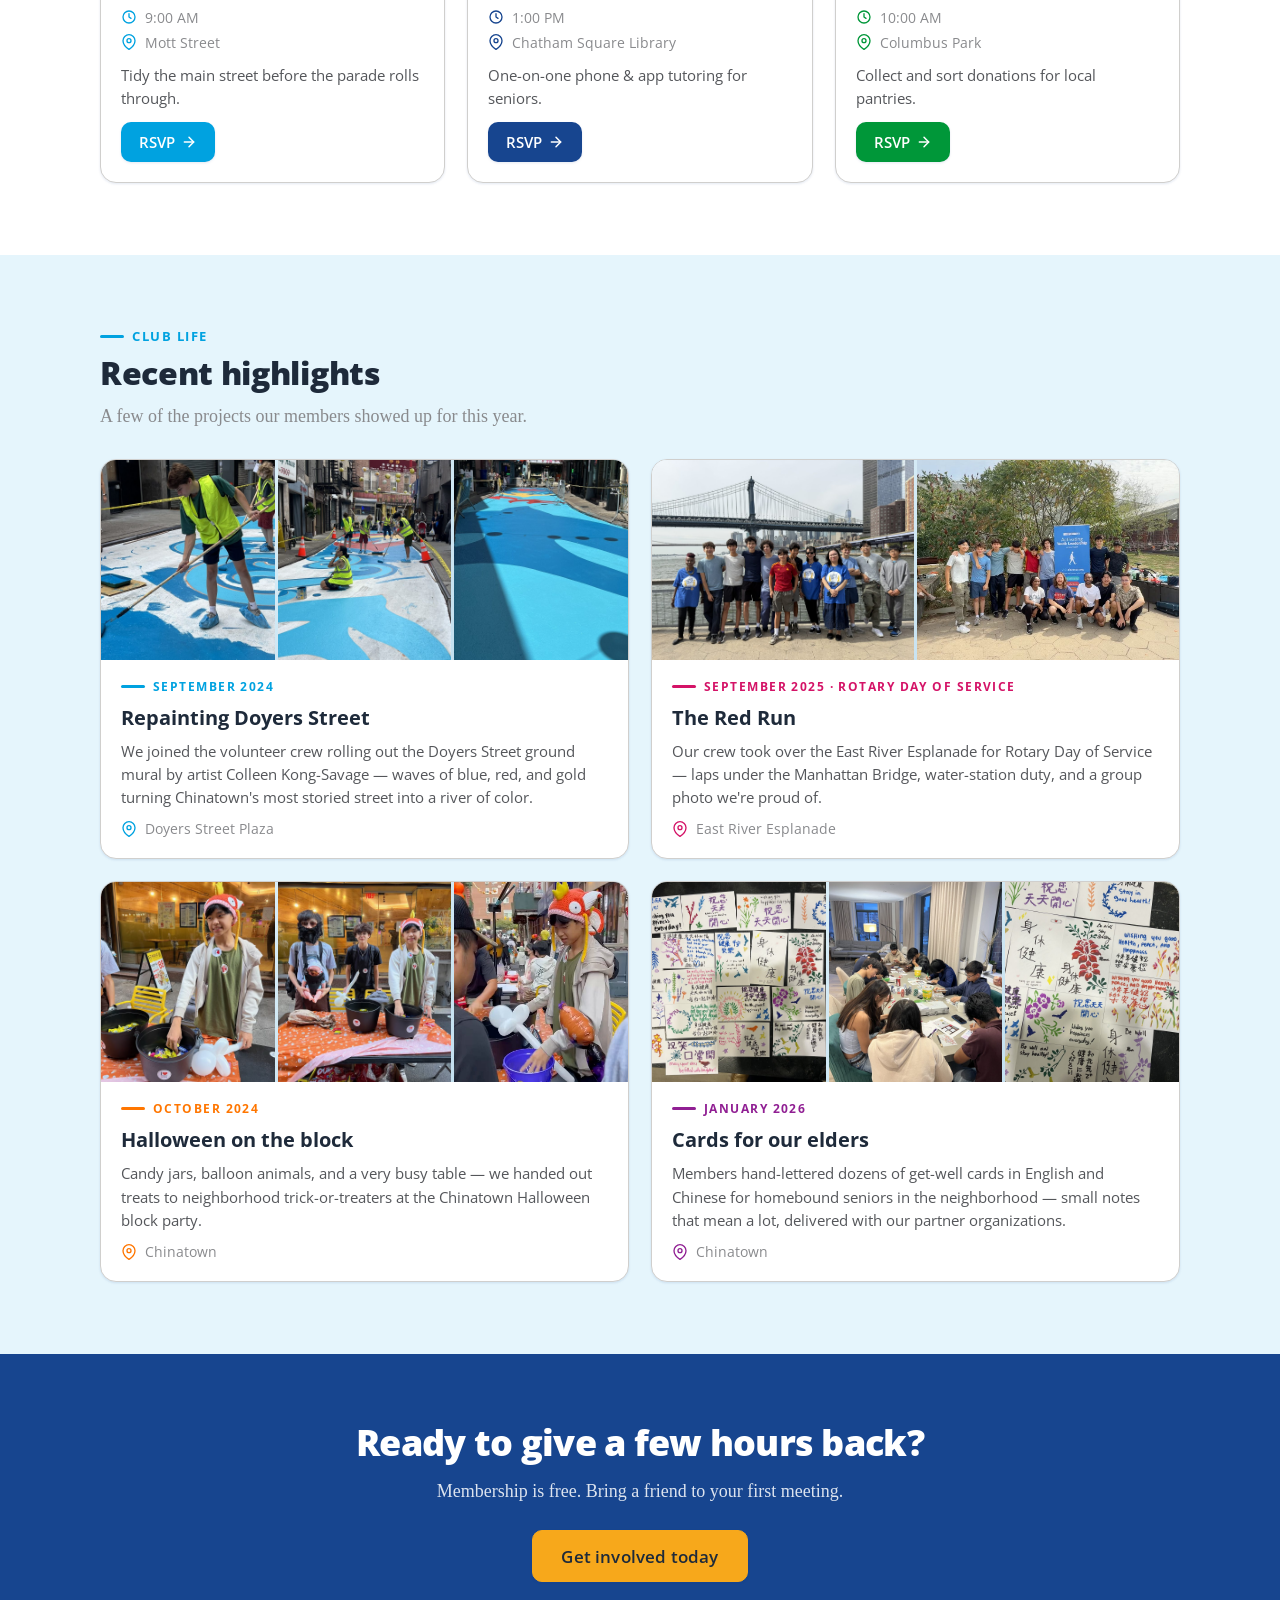
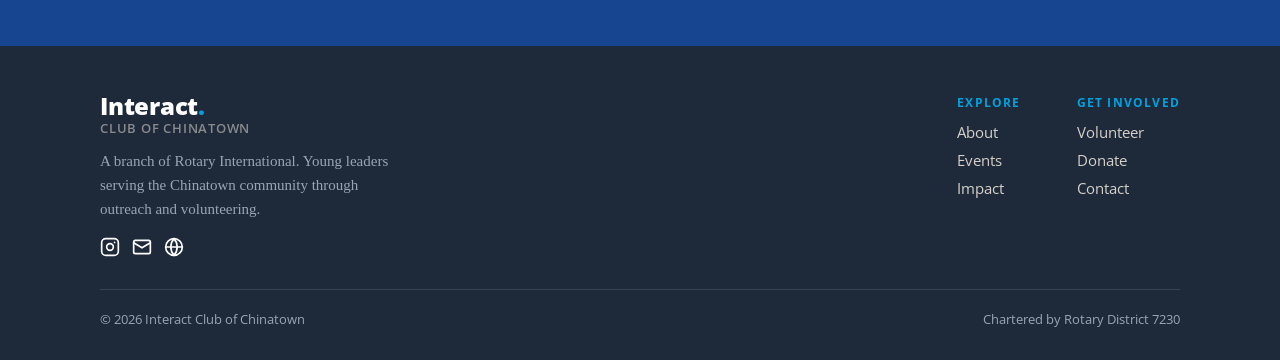
==== commit a138cc03: "Add Doyers Street mural photos; correct the mural to the 2024 repaint Photo EXIF dates the club's mu" ====
--- a/index.html
+++ b/index.html
@@ -191,12 +191,14 @@
 
         <article class="hl-card" style="--accent: var(--brand);">
           <div class="hl-media" data-photos="doyers">
-            <!-- Photos: assets/photos/doyers-1.jpg … doyers-4.jpg (mural street view, rolling paint, gold koi, crew painting) -->
+            <img src="assets/photos/doyers-1.jpg" alt="A member rolling blue paint onto the Doyers Street ground mural" loading="lazy" />
+            <img src="assets/photos/doyers-2.jpg" alt="Volunteers painting the mural down the length of Doyers Street" loading="lazy" />
+            <img src="assets/photos/doyers-3.jpg" alt="The finished mural's blue waves covering Doyers Street" loading="lazy" />
           </div>
           <div class="hl-body">
-            <span class="eyebrow">May 2026</span>
+            <span class="eyebrow">September 2024</span>
             <h3>Repainting Doyers Street</h3>
-            <p>We joined the volunteer crew rolling out "Yangtze," the 2026 Doyers Street ground mural by SMOE Studio — blues, reds, and golds turning the street into a flowing river before its May 15 unveiling.</p>
+            <p>We joined the volunteer crew rolling out the Doyers Street ground mural by artist Colleen Kong-Savage — waves of blue, red, and gold turning Chinatown's most storied street into a river of color.</p>
             <div class="event-meta-row"><svg width="16" height="16" viewBox="0 0 24 24" fill="none" stroke-width="2" stroke-linecap="round" stroke-linejoin="round" aria-hidden="true"><path d="M21 10c0 7-9 13-9 13s-9-6-9-13a9 9 0 0 1 18 0z"/><circle cx="12" cy="10" r="3"/></svg>Doyers Street Plaza</div>
           </div>
         </article>
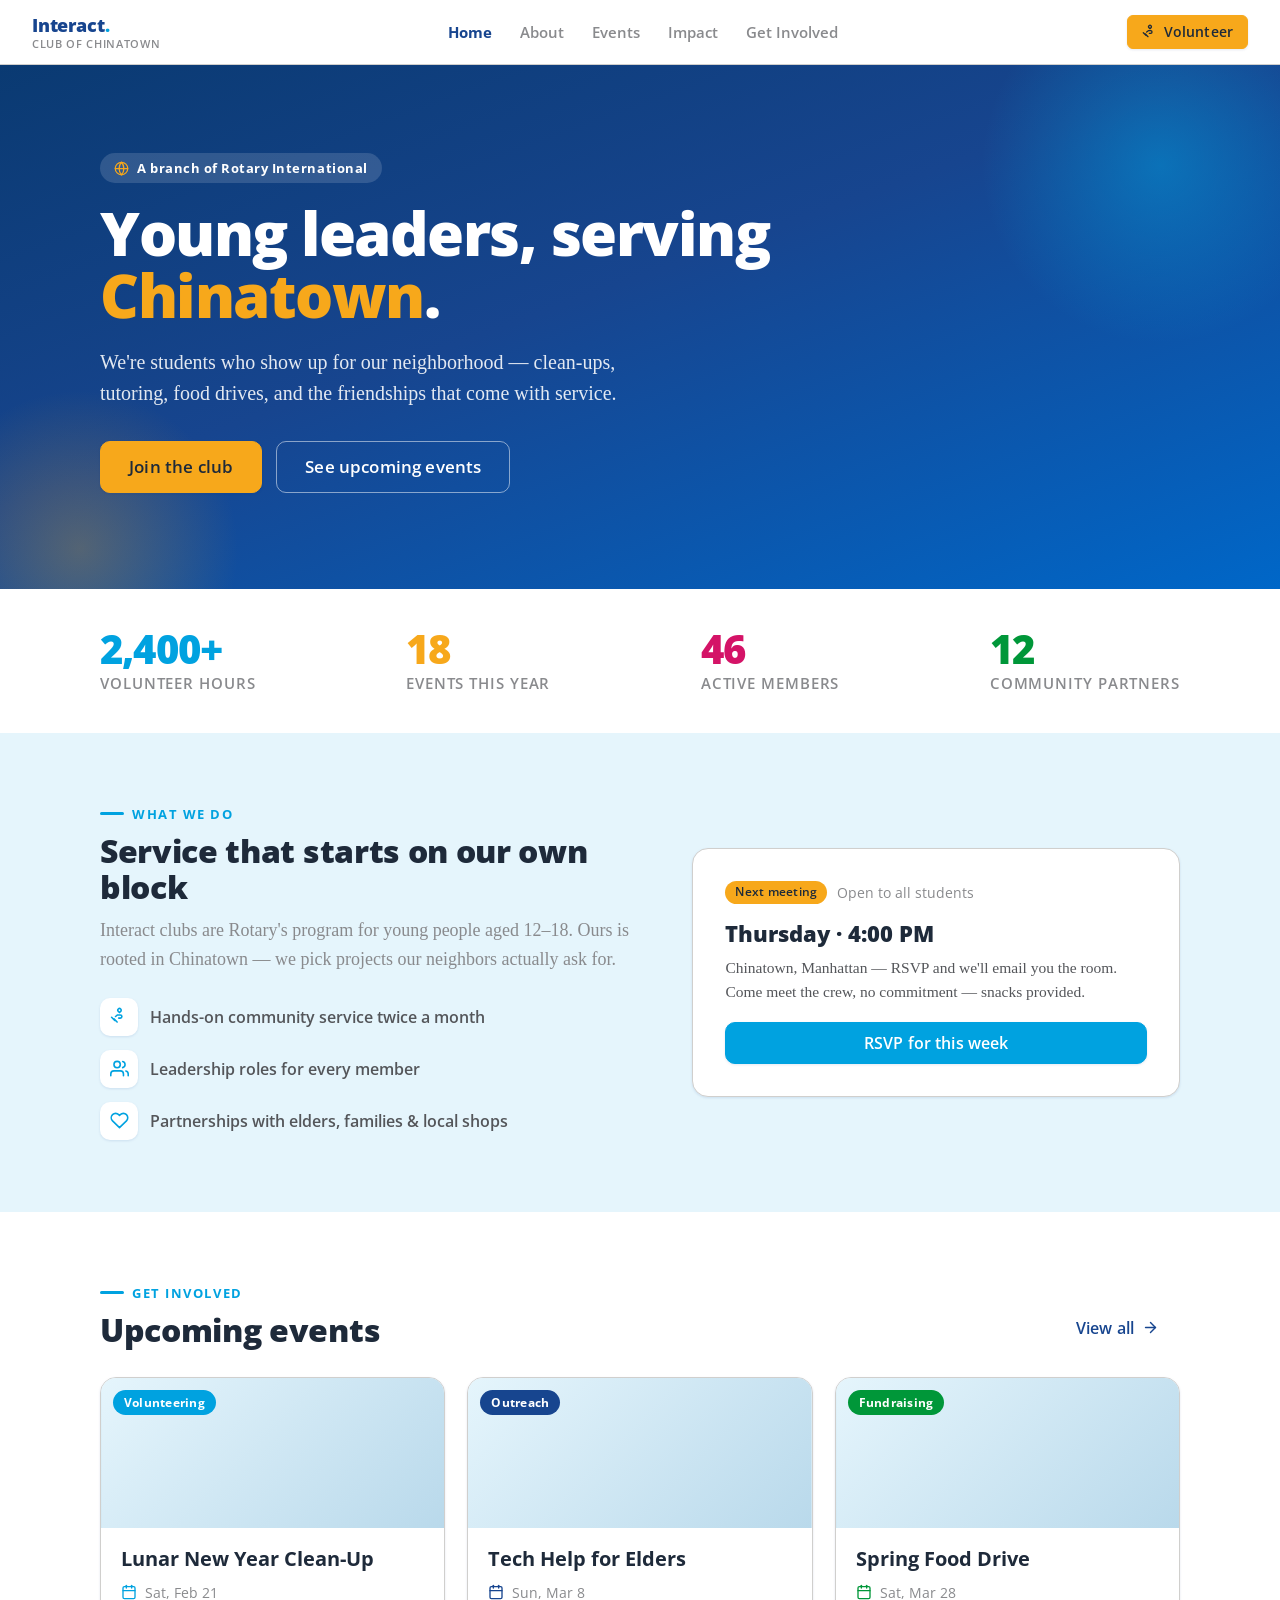
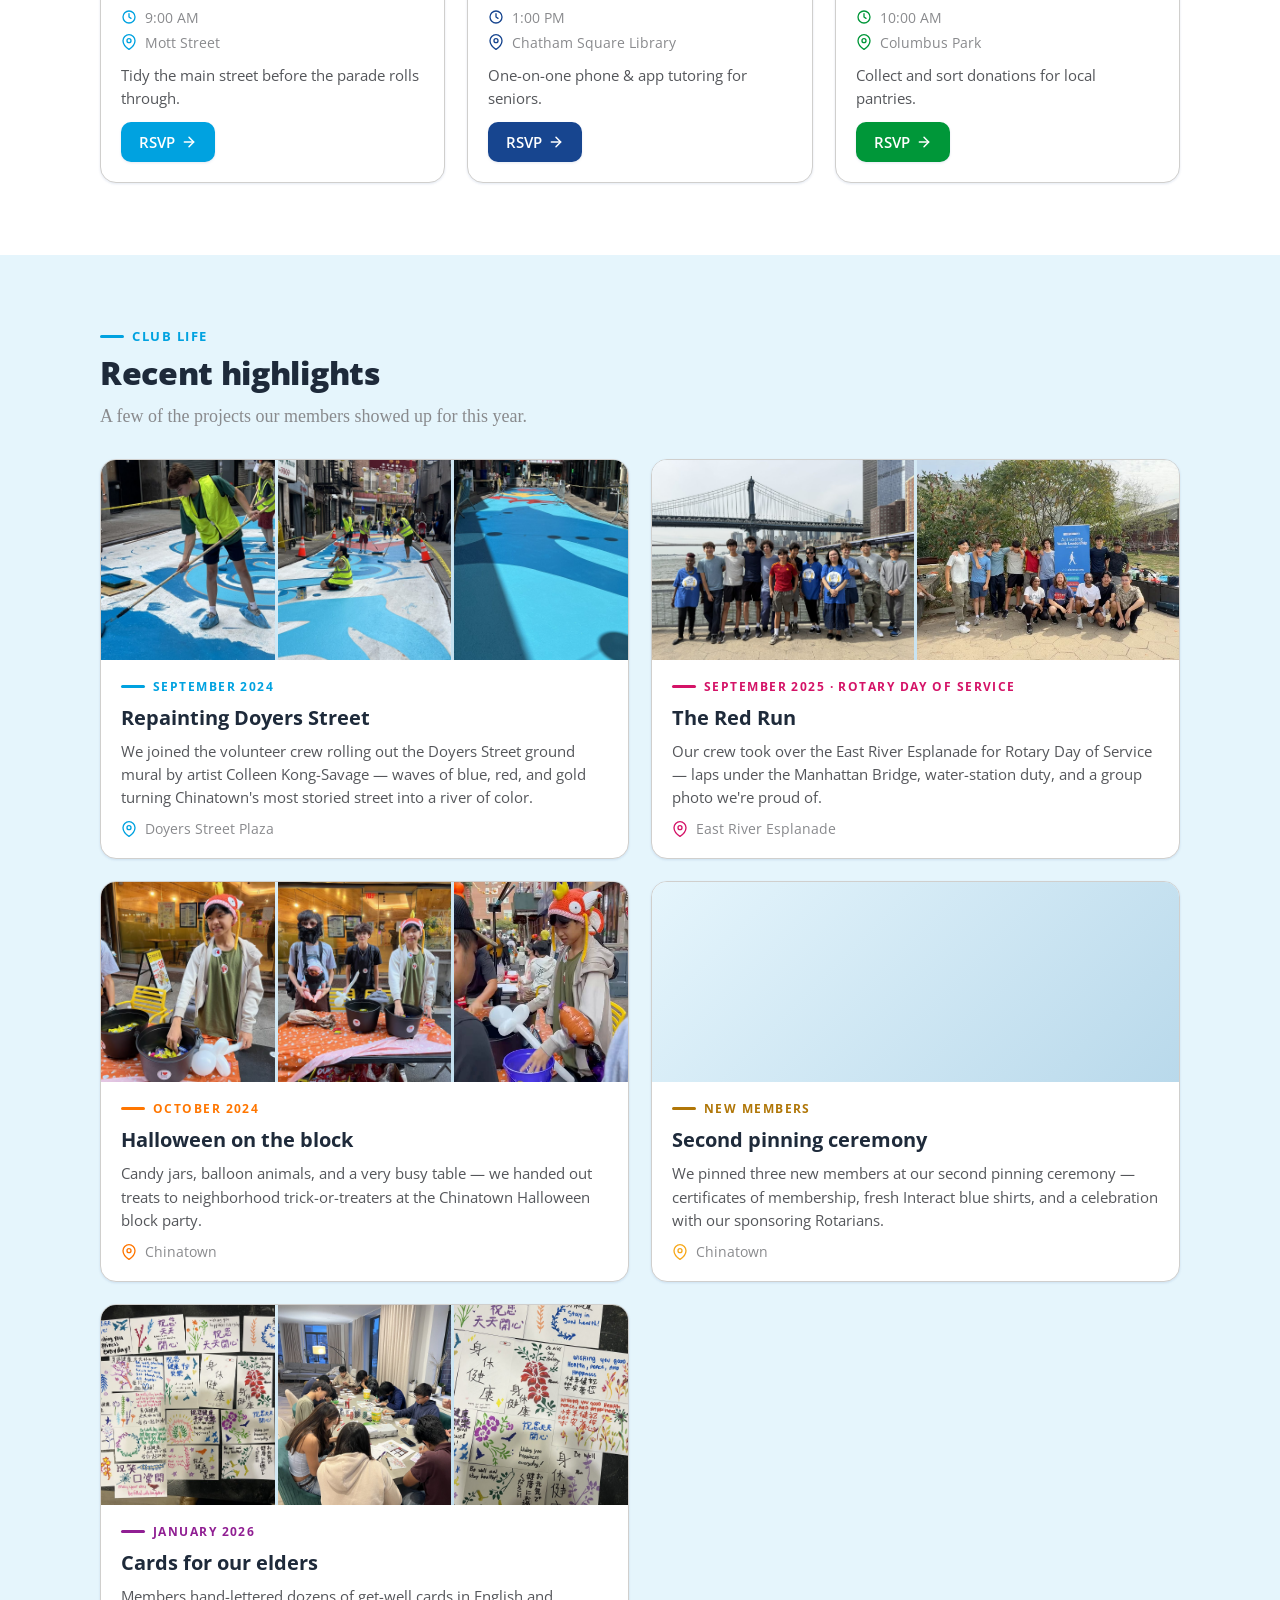
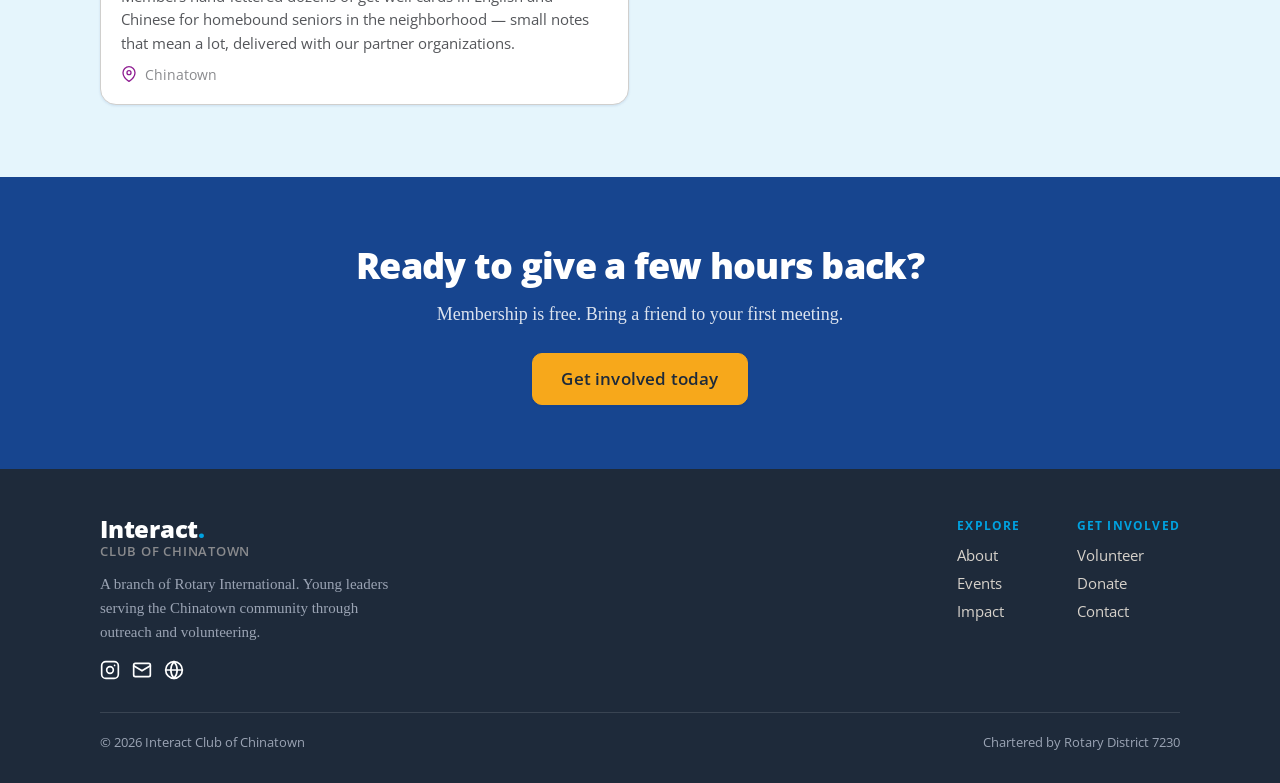
==== commit bd3e2093: "Add Second Pinning Ceremony highlight card Fifth Recent Highlights card celebrating three newly pinn" ====
--- a/index.html
+++ b/index.html
@@ -230,6 +230,18 @@
           </div>
         </article>
 
+        <article class="hl-card" style="--accent: var(--rotary-gold);">
+          <div class="hl-media" data-photos="pinning">
+            <!-- Photos: assets/photos/pinning-1.jpg … (certificates, group shots at the restaurant) -->
+          </div>
+          <div class="hl-body">
+            <span class="eyebrow" style="color: #b07607;">New members</span>
+            <h3>Second pinning ceremony</h3>
+            <p>We pinned three new members at our second pinning ceremony — certificates of membership, fresh Interact blue shirts, and a celebration with our sponsoring Rotarians.</p>
+            <div class="event-meta-row"><svg width="16" height="16" viewBox="0 0 24 24" fill="none" stroke-width="2" stroke-linecap="round" stroke-linejoin="round" aria-hidden="true"><path d="M21 10c0 7-9 13-9 13s-9-6-9-13a9 9 0 0 1 18 0z"/><circle cx="12" cy="10" r="3"/></svg>Chinatown</div>
+          </div>
+        </article>
+
         <article class="hl-card" style="--accent: var(--violet);">
           <div class="hl-media" data-photos="cards">
             <img src="assets/photos/cards-1.jpg" alt="Dozens of finished hand-lettered get-well cards in English and Chinese" loading="lazy" />
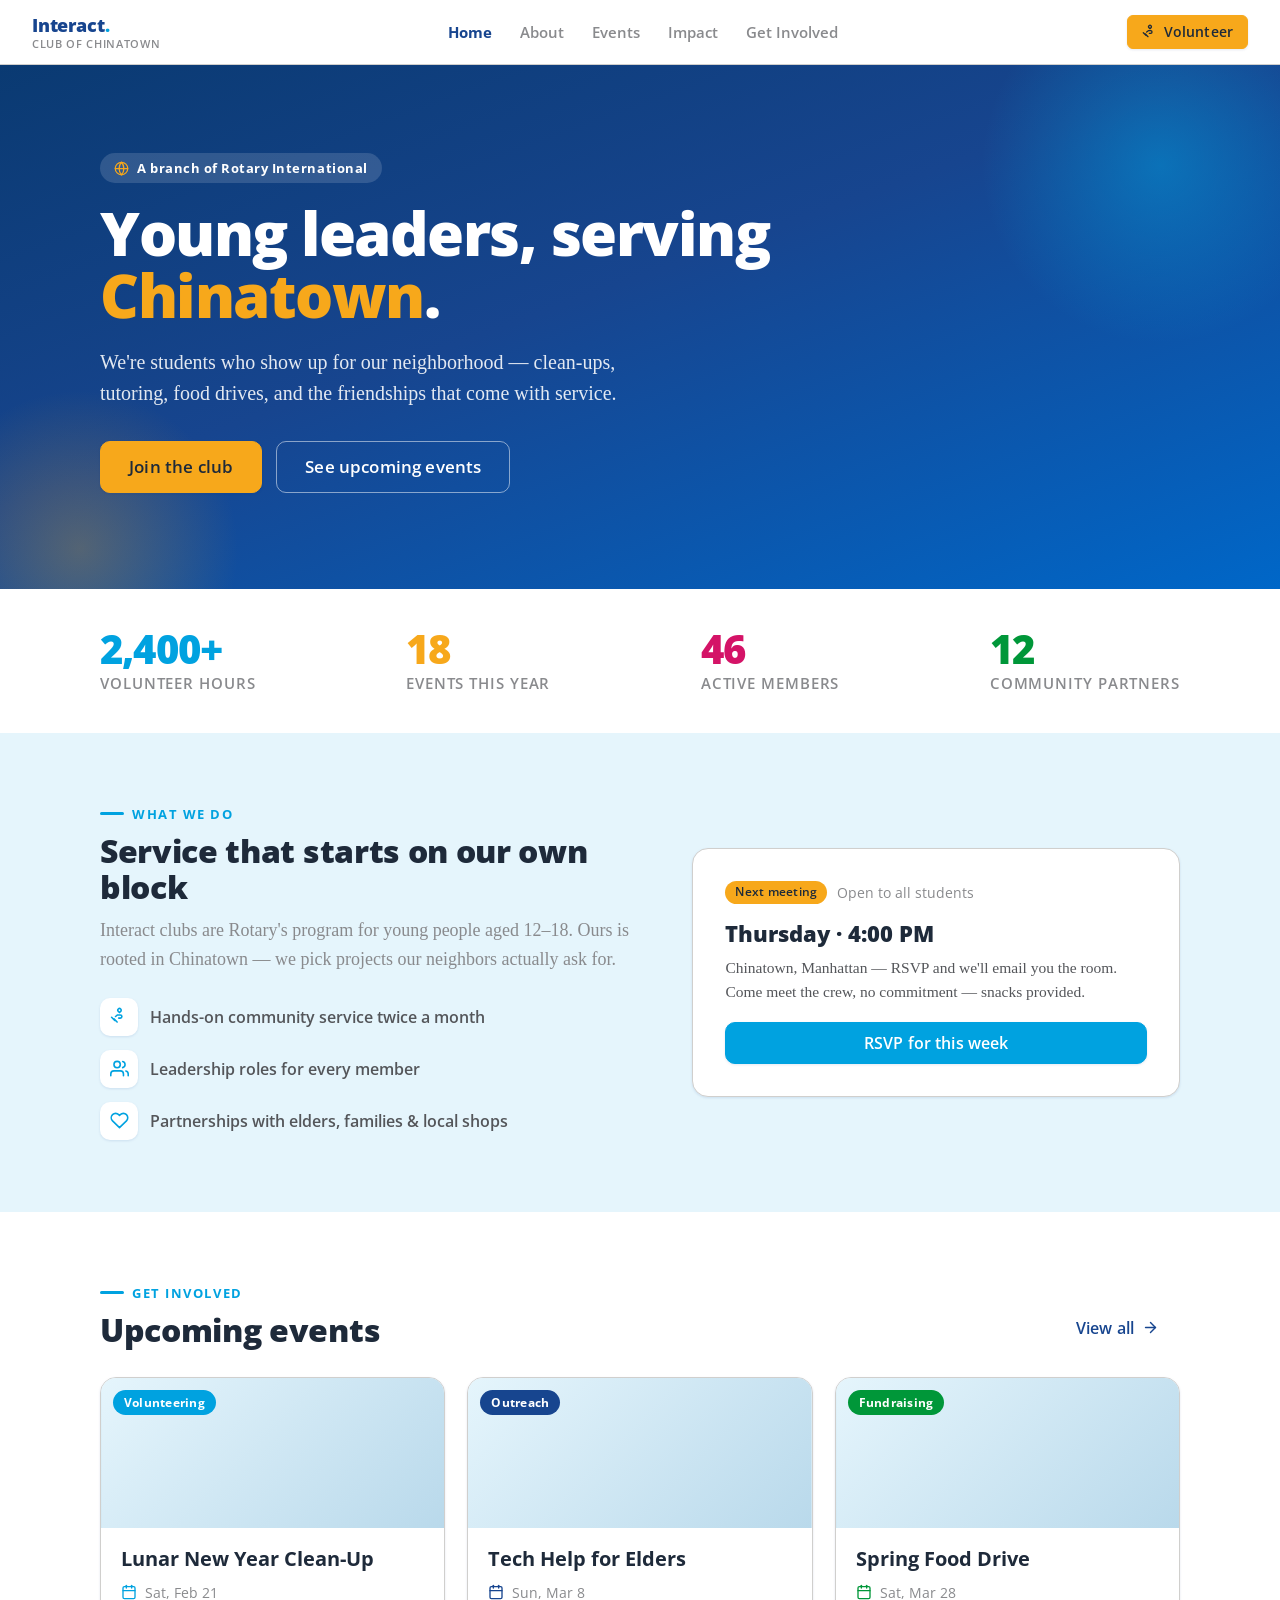
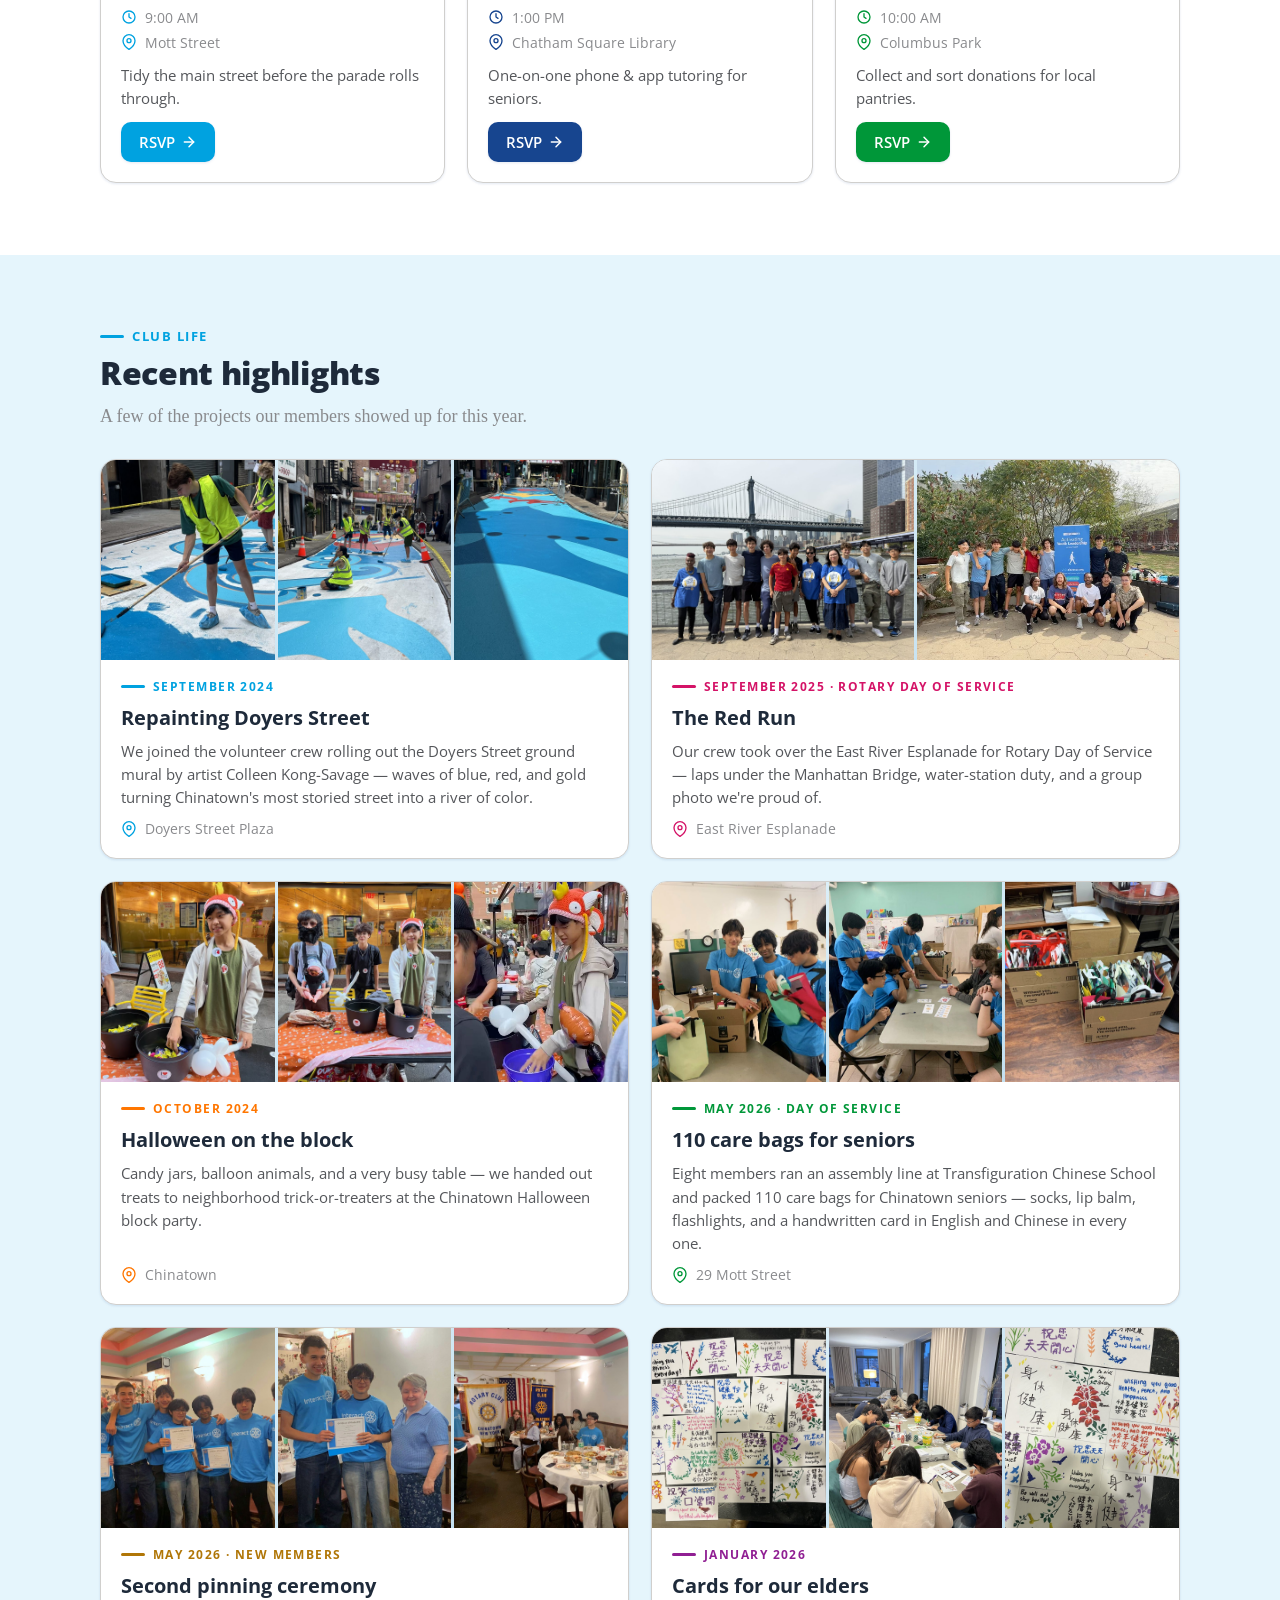
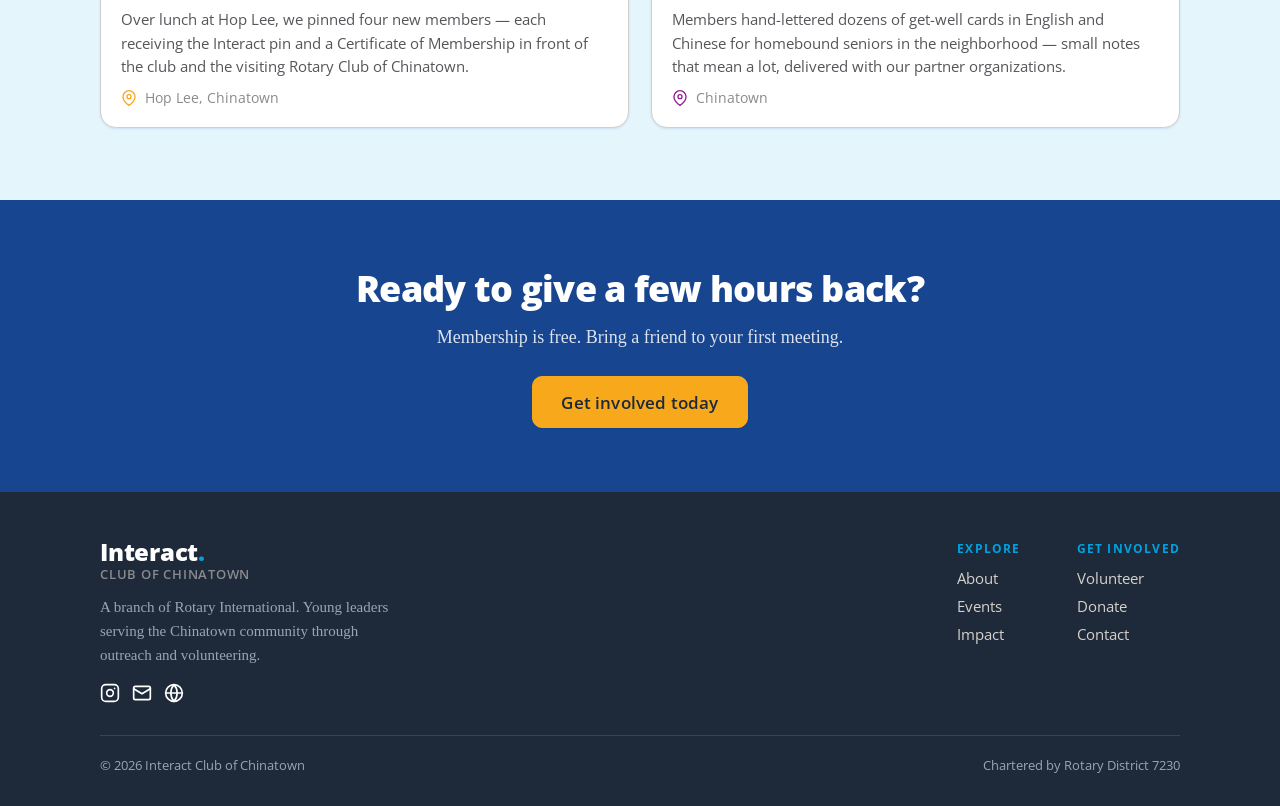
==== commit 576196eb: "Add care-bag Day of Service card and pinning photos from official report Details and photos sourced " ====
--- a/index.html
+++ b/index.html
@@ -230,15 +230,31 @@
           </div>
         </article>
 
+        <article class="hl-card" style="--accent: var(--grass);">
+          <div class="hl-media" data-photos="bags">
+            <img src="assets/photos/bags-1.jpg" alt="Members at assembly-line stations packing care bags" loading="lazy" />
+            <img src="assets/photos/bags-3.jpg" alt="Members hand-writing bilingual greeting cards at the table" loading="lazy" />
+            <img src="assets/photos/bags-2.jpg" alt="Boxes of completed care bags ready for delivery" loading="lazy" />
+          </div>
+          <div class="hl-body">
+            <span class="eyebrow" style="color: var(--grass);">May 2026 · Day of Service</span>
+            <h3>110 care bags for seniors</h3>
+            <p>Eight members ran an assembly line at Transfiguration Chinese School and packed 110 care bags for Chinatown seniors — socks, lip balm, flashlights, and a handwritten card in English and Chinese in every one.</p>
+            <div class="event-meta-row"><svg width="16" height="16" viewBox="0 0 24 24" fill="none" stroke-width="2" stroke-linecap="round" stroke-linejoin="round" aria-hidden="true"><path d="M21 10c0 7-9 13-9 13s-9-6-9-13a9 9 0 0 1 18 0z"/><circle cx="12" cy="10" r="3"/></svg>29 Mott Street</div>
+          </div>
+        </article>
+
         <article class="hl-card" style="--accent: var(--rotary-gold);">
           <div class="hl-media" data-photos="pinning">
-            <!-- Photos: assets/photos/pinning-1.jpg … (certificates, group shots at the restaurant) -->
-          </div>
-          <div class="hl-body">
-            <span class="eyebrow" style="color: #b07607;">New members</span>
+            <img src="assets/photos/pinning-1.jpg" alt="Members holding their Certificates of Membership at Hop Lee" loading="lazy" />
+            <img src="assets/photos/pinning-2.jpg" alt="A new member receiving the Certificate of Membership" loading="lazy" />
+            <img src="assets/photos/pinning-3.jpg" alt="Club lunch at Hop Lee with the Rotary Club of Chinatown" loading="lazy" />
+          </div>
+          <div class="hl-body">
+            <span class="eyebrow" style="color: #b07607;">May 2026 · New members</span>
             <h3>Second pinning ceremony</h3>
-            <p>We pinned three new members at our second pinning ceremony — certificates of membership, fresh Interact blue shirts, and a celebration with our sponsoring Rotarians.</p>
-            <div class="event-meta-row"><svg width="16" height="16" viewBox="0 0 24 24" fill="none" stroke-width="2" stroke-linecap="round" stroke-linejoin="round" aria-hidden="true"><path d="M21 10c0 7-9 13-9 13s-9-6-9-13a9 9 0 0 1 18 0z"/><circle cx="12" cy="10" r="3"/></svg>Chinatown</div>
+            <p>Over lunch at Hop Lee, we pinned four new members — each receiving the Interact pin and a Certificate of Membership in front of the club and the visiting Rotary Club of Chinatown.</p>
+            <div class="event-meta-row"><svg width="16" height="16" viewBox="0 0 24 24" fill="none" stroke-width="2" stroke-linecap="round" stroke-linejoin="round" aria-hidden="true"><path d="M21 10c0 7-9 13-9 13s-9-6-9-13a9 9 0 0 1 18 0z"/><circle cx="12" cy="10" r="3"/></svg>Hop Lee, Chinatown</div>
           </div>
         </article>
 
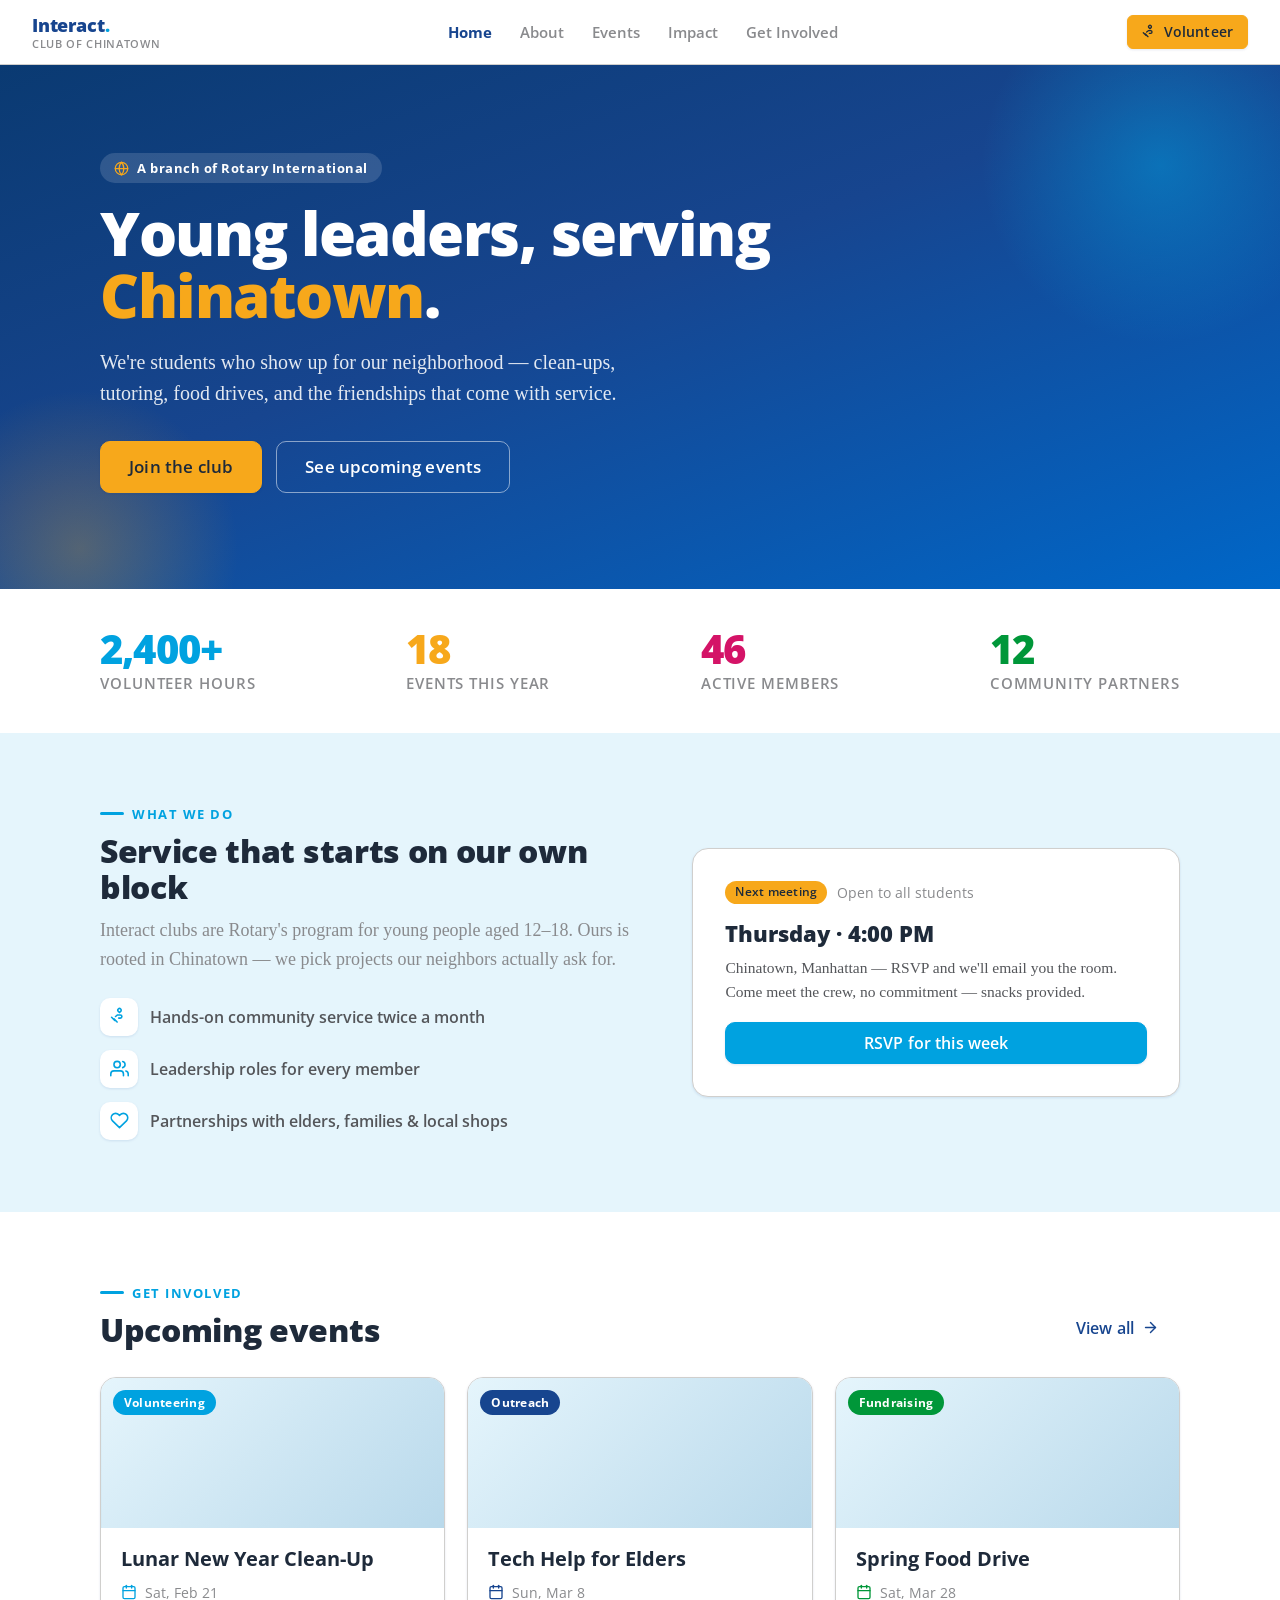
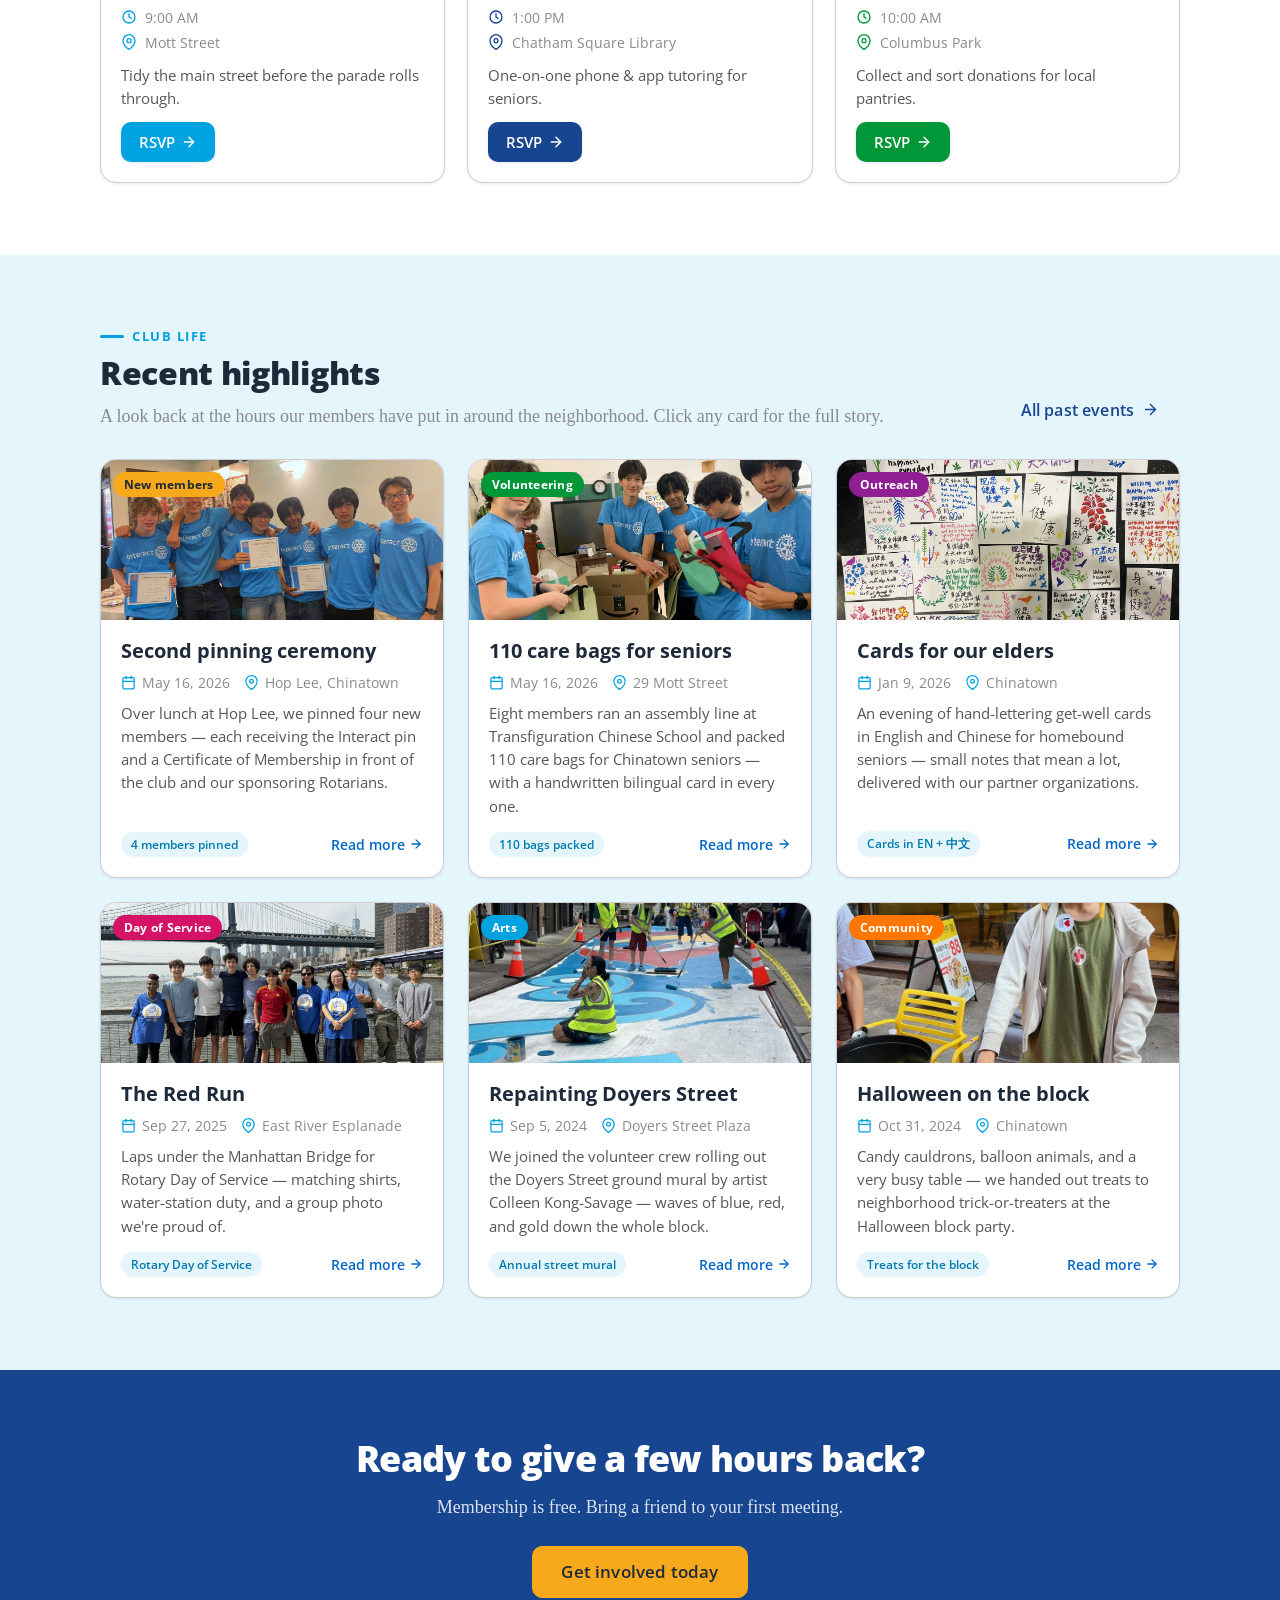
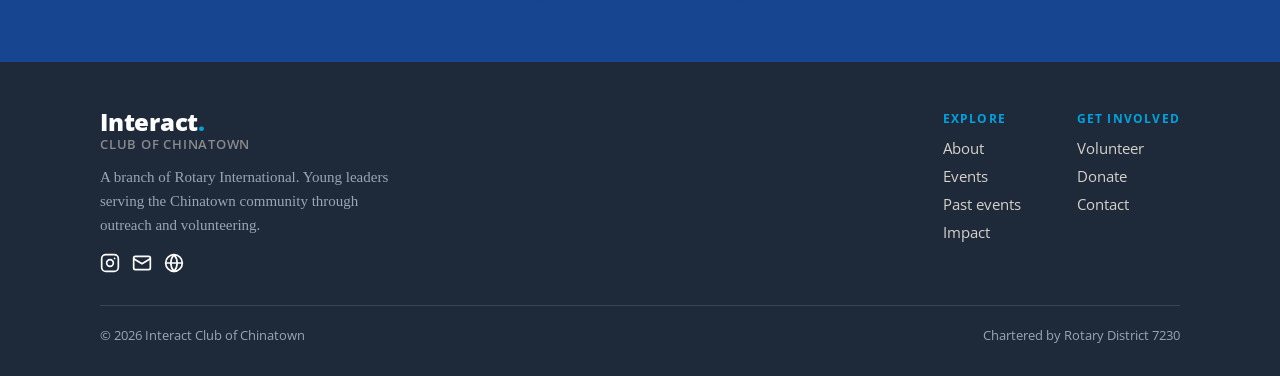
==== commit d0f6ef22: "Restyle event highlights with Past Events template; add write-up pages Implements the 'Past Events' " ====
--- a/index.html
+++ b/index.html
@@ -182,93 +182,130 @@
   <!-- Recent highlights -->
   <section class="section section-wash" id="highlights">
     <div class="container">
-      <div class="section-heading" style="margin-bottom: 28px;">
-        <span class="eyebrow">Club life</span>
-        <h2>Recent highlights</h2>
-        <p class="lead">A few of the projects our members showed up for this year.</p>
-      </div>
-      <div class="highlights-grid">
-
-        <article class="hl-card" style="--accent: var(--brand);">
-          <div class="hl-media" data-photos="doyers">
-            <img src="assets/photos/doyers-1.jpg" alt="A member rolling blue paint onto the Doyers Street ground mural" loading="lazy" />
+      <div class="section-head-row">
+        <div class="section-heading">
+          <span class="eyebrow">Club life</span>
+          <h2>Recent highlights</h2>
+          <p class="lead">A look back at the hours our members have put in around the neighborhood. Click any card for the full story.</p>
+        </div>
+        <a class="btn btn-ghost" href="past-events.html">
+          All past events
+          <svg width="17" height="17" viewBox="0 0 24 24" fill="none" stroke="currentColor" stroke-width="2" stroke-linecap="round" stroke-linejoin="round" aria-hidden="true"><line x1="5" y1="12" x2="19" y2="12"/><polyline points="12 5 19 12 12 19"/></svg>
+        </a>
+      </div>
+      <div class="pe-grid">
+
+        <article class="pe-card" style="--accent: var(--rotary-gold);">
+          <div class="pe-media">
+            <img src="assets/photos/pinning-1.jpg" alt="Members holding their Certificates of Membership at Hop Lee" loading="lazy" />
+            <span class="pe-pill pe-pill-dark">New members</span>
+          </div>
+          <div class="pe-body">
+            <h3>Second pinning ceremony</h3>
+            <div class="pe-meta">
+              <span><svg width="15" height="15" viewBox="0 0 24 24" fill="none" stroke-width="2" stroke-linecap="round" stroke-linejoin="round" aria-hidden="true"><rect x="3" y="4" width="18" height="18" rx="2"/><line x1="16" y1="2" x2="16" y2="6"/><line x1="8" y1="2" x2="8" y2="6"/><line x1="3" y1="10" x2="21" y2="10"/></svg>May 16, 2026</span>
+              <span><svg width="15" height="15" viewBox="0 0 24 24" fill="none" stroke-width="2" stroke-linecap="round" stroke-linejoin="round" aria-hidden="true"><path d="M21 10c0 7-9 13-9 13s-9-6-9-13a9 9 0 0 1 18 0z"/><circle cx="12" cy="10" r="3"/></svg>Hop Lee, Chinatown</span>
+            </div>
+            <p class="pe-blurb">Over lunch at Hop Lee, we pinned four new members — each receiving the Interact pin and a Certificate of Membership in front of the club and our sponsoring Rotarians.</p>
+            <div class="pe-foot">
+              <span class="pe-stat-pill">4 members pinned</span>
+              <a class="pe-readmore" href="past-events.html#pinning">Read more<svg width="14" height="14" viewBox="0 0 24 24" fill="none" stroke="currentColor" stroke-width="2.2" stroke-linecap="round" stroke-linejoin="round" aria-hidden="true"><line x1="5" y1="12" x2="19" y2="12"/><polyline points="12 5 19 12 12 19"/></svg></a>
+            </div>
+          </div>
+        </article>
+
+        <article class="pe-card" style="--accent: var(--grass);">
+          <div class="pe-media">
+            <img src="assets/photos/bags-1.jpg" alt="Members at assembly-line stations packing care bags" loading="lazy" />
+            <span class="pe-pill">Volunteering</span>
+          </div>
+          <div class="pe-body">
+            <h3>110 care bags for seniors</h3>
+            <div class="pe-meta">
+              <span><svg width="15" height="15" viewBox="0 0 24 24" fill="none" stroke-width="2" stroke-linecap="round" stroke-linejoin="round" aria-hidden="true"><rect x="3" y="4" width="18" height="18" rx="2"/><line x1="16" y1="2" x2="16" y2="6"/><line x1="8" y1="2" x2="8" y2="6"/><line x1="3" y1="10" x2="21" y2="10"/></svg>May 16, 2026</span>
+              <span><svg width="15" height="15" viewBox="0 0 24 24" fill="none" stroke-width="2" stroke-linecap="round" stroke-linejoin="round" aria-hidden="true"><path d="M21 10c0 7-9 13-9 13s-9-6-9-13a9 9 0 0 1 18 0z"/><circle cx="12" cy="10" r="3"/></svg>29 Mott Street</span>
+            </div>
+            <p class="pe-blurb">Eight members ran an assembly line at Transfiguration Chinese School and packed 110 care bags for Chinatown seniors — with a handwritten bilingual card in every one.</p>
+            <div class="pe-foot">
+              <span class="pe-stat-pill">110 bags packed</span>
+              <a class="pe-readmore" href="past-events.html#bags">Read more<svg width="14" height="14" viewBox="0 0 24 24" fill="none" stroke="currentColor" stroke-width="2.2" stroke-linecap="round" stroke-linejoin="round" aria-hidden="true"><line x1="5" y1="12" x2="19" y2="12"/><polyline points="12 5 19 12 12 19"/></svg></a>
+            </div>
+          </div>
+        </article>
+
+        <article class="pe-card" style="--accent: var(--violet);">
+          <div class="pe-media">
+            <img src="assets/photos/cards-1.jpg" alt="Dozens of finished hand-lettered get-well cards in English and Chinese" loading="lazy" />
+            <span class="pe-pill">Outreach</span>
+          </div>
+          <div class="pe-body">
+            <h3>Cards for our elders</h3>
+            <div class="pe-meta">
+              <span><svg width="15" height="15" viewBox="0 0 24 24" fill="none" stroke-width="2" stroke-linecap="round" stroke-linejoin="round" aria-hidden="true"><rect x="3" y="4" width="18" height="18" rx="2"/><line x1="16" y1="2" x2="16" y2="6"/><line x1="8" y1="2" x2="8" y2="6"/><line x1="3" y1="10" x2="21" y2="10"/></svg>Jan 9, 2026</span>
+              <span><svg width="15" height="15" viewBox="0 0 24 24" fill="none" stroke-width="2" stroke-linecap="round" stroke-linejoin="round" aria-hidden="true"><path d="M21 10c0 7-9 13-9 13s-9-6-9-13a9 9 0 0 1 18 0z"/><circle cx="12" cy="10" r="3"/></svg>Chinatown</span>
+            </div>
+            <p class="pe-blurb">An evening of hand-lettering get-well cards in English and Chinese for homebound seniors — small notes that mean a lot, delivered with our partner organizations.</p>
+            <div class="pe-foot">
+              <span class="pe-stat-pill">Cards in EN + 中文</span>
+              <a class="pe-readmore" href="past-events.html#cards">Read more<svg width="14" height="14" viewBox="0 0 24 24" fill="none" stroke="currentColor" stroke-width="2.2" stroke-linecap="round" stroke-linejoin="round" aria-hidden="true"><line x1="5" y1="12" x2="19" y2="12"/><polyline points="12 5 19 12 12 19"/></svg></a>
+            </div>
+          </div>
+        </article>
+
+        <article class="pe-card" style="--accent: var(--cranberry);">
+          <div class="pe-media">
+            <img src="assets/photos/red-run-1.jpg" alt="Club members and advisors in Rotary Day of Service shirts in front of the Manhattan Bridge" loading="lazy" />
+            <span class="pe-pill">Day of Service</span>
+          </div>
+          <div class="pe-body">
+            <h3>The Red Run</h3>
+            <div class="pe-meta">
+              <span><svg width="15" height="15" viewBox="0 0 24 24" fill="none" stroke-width="2" stroke-linecap="round" stroke-linejoin="round" aria-hidden="true"><rect x="3" y="4" width="18" height="18" rx="2"/><line x1="16" y1="2" x2="16" y2="6"/><line x1="8" y1="2" x2="8" y2="6"/><line x1="3" y1="10" x2="21" y2="10"/></svg>Sep 27, 2025</span>
+              <span><svg width="15" height="15" viewBox="0 0 24 24" fill="none" stroke-width="2" stroke-linecap="round" stroke-linejoin="round" aria-hidden="true"><path d="M21 10c0 7-9 13-9 13s-9-6-9-13a9 9 0 0 1 18 0z"/><circle cx="12" cy="10" r="3"/></svg>East River Esplanade</span>
+            </div>
+            <p class="pe-blurb">Laps under the Manhattan Bridge for Rotary Day of Service — matching shirts, water-station duty, and a group photo we're proud of.</p>
+            <div class="pe-foot">
+              <span class="pe-stat-pill">Rotary Day of Service</span>
+              <a class="pe-readmore" href="past-events.html#red-run">Read more<svg width="14" height="14" viewBox="0 0 24 24" fill="none" stroke="currentColor" stroke-width="2.2" stroke-linecap="round" stroke-linejoin="round" aria-hidden="true"><line x1="5" y1="12" x2="19" y2="12"/><polyline points="12 5 19 12 12 19"/></svg></a>
+            </div>
+          </div>
+        </article>
+
+        <article class="pe-card" style="--accent: var(--brand);">
+          <div class="pe-media">
             <img src="assets/photos/doyers-2.jpg" alt="Volunteers painting the mural down the length of Doyers Street" loading="lazy" />
-            <img src="assets/photos/doyers-3.jpg" alt="The finished mural's blue waves covering Doyers Street" loading="lazy" />
-          </div>
-          <div class="hl-body">
-            <span class="eyebrow">September 2024</span>
+            <span class="pe-pill">Arts</span>
+          </div>
+          <div class="pe-body">
             <h3>Repainting Doyers Street</h3>
-            <p>We joined the volunteer crew rolling out the Doyers Street ground mural by artist Colleen Kong-Savage — waves of blue, red, and gold turning Chinatown's most storied street into a river of color.</p>
-            <div class="event-meta-row"><svg width="16" height="16" viewBox="0 0 24 24" fill="none" stroke-width="2" stroke-linecap="round" stroke-linejoin="round" aria-hidden="true"><path d="M21 10c0 7-9 13-9 13s-9-6-9-13a9 9 0 0 1 18 0z"/><circle cx="12" cy="10" r="3"/></svg>Doyers Street Plaza</div>
-          </div>
-        </article>
-
-        <article class="hl-card" style="--accent: var(--cranberry);">
-          <div class="hl-media" data-photos="red-run">
-            <img src="assets/photos/red-run-1.jpg" alt="Club members and advisors in Rotary Day of Service shirts in front of the Manhattan Bridge" loading="lazy" />
-            <img src="assets/photos/red-run-2.jpg" alt="The Red Run crew with AIESEC volunteers at the East River Esplanade" loading="lazy" />
-          </div>
-          <div class="hl-body">
-            <span class="eyebrow" style="color: var(--cranberry);">September 2025 · Rotary Day of Service</span>
-            <h3>The Red Run</h3>
-            <p>Our crew took over the East River Esplanade for Rotary Day of Service — laps under the Manhattan Bridge, water-station duty, and a group photo we're proud of.</p>
-            <div class="event-meta-row"><svg width="16" height="16" viewBox="0 0 24 24" fill="none" stroke-width="2" stroke-linecap="round" stroke-linejoin="round" aria-hidden="true"><path d="M21 10c0 7-9 13-9 13s-9-6-9-13a9 9 0 0 1 18 0z"/><circle cx="12" cy="10" r="3"/></svg>East River Esplanade</div>
-          </div>
-        </article>
-
-        <article class="hl-card" style="--accent: var(--orange);">
-          <div class="hl-media" data-photos="halloween">
+            <div class="pe-meta">
+              <span><svg width="15" height="15" viewBox="0 0 24 24" fill="none" stroke-width="2" stroke-linecap="round" stroke-linejoin="round" aria-hidden="true"><rect x="3" y="4" width="18" height="18" rx="2"/><line x1="16" y1="2" x2="16" y2="6"/><line x1="8" y1="2" x2="8" y2="6"/><line x1="3" y1="10" x2="21" y2="10"/></svg>Sep 5, 2024</span>
+              <span><svg width="15" height="15" viewBox="0 0 24 24" fill="none" stroke-width="2" stroke-linecap="round" stroke-linejoin="round" aria-hidden="true"><path d="M21 10c0 7-9 13-9 13s-9-6-9-13a9 9 0 0 1 18 0z"/><circle cx="12" cy="10" r="3"/></svg>Doyers Street Plaza</span>
+            </div>
+            <p class="pe-blurb">We joined the volunteer crew rolling out the Doyers Street ground mural by artist Colleen Kong-Savage — waves of blue, red, and gold down the whole block.</p>
+            <div class="pe-foot">
+              <span class="pe-stat-pill">Annual street mural</span>
+              <a class="pe-readmore" href="past-events.html#doyers">Read more<svg width="14" height="14" viewBox="0 0 24 24" fill="none" stroke="currentColor" stroke-width="2.2" stroke-linecap="round" stroke-linejoin="round" aria-hidden="true"><line x1="5" y1="12" x2="19" y2="12"/><polyline points="12 5 19 12 12 19"/></svg></a>
+            </div>
+          </div>
+        </article>
+
+        <article class="pe-card" style="--accent: var(--orange);">
+          <div class="pe-media">
             <img src="assets/photos/halloween-1.jpg" alt="A member in a fish hat handing out candy from cauldrons at the block party" loading="lazy" />
-            <img src="assets/photos/halloween-2.jpg" alt="Costumed members behind the candy table" loading="lazy" />
-            <img src="assets/photos/halloween-3.jpg" alt="Handing out treats on the decorated Chinatown street" loading="lazy" />
-          </div>
-          <div class="hl-body">
-            <span class="eyebrow" style="color: var(--orange);">October 2024</span>
+            <span class="pe-pill">Community</span>
+          </div>
+          <div class="pe-body">
             <h3>Halloween on the block</h3>
-            <p>Candy jars, balloon animals, and a very busy table — we handed out treats to neighborhood trick-or-treaters at the Chinatown Halloween block party.</p>
-            <div class="event-meta-row"><svg width="16" height="16" viewBox="0 0 24 24" fill="none" stroke-width="2" stroke-linecap="round" stroke-linejoin="round" aria-hidden="true"><path d="M21 10c0 7-9 13-9 13s-9-6-9-13a9 9 0 0 1 18 0z"/><circle cx="12" cy="10" r="3"/></svg>Chinatown</div>
-          </div>
-        </article>
-
-        <article class="hl-card" style="--accent: var(--grass);">
-          <div class="hl-media" data-photos="bags">
-            <img src="assets/photos/bags-1.jpg" alt="Members at assembly-line stations packing care bags" loading="lazy" />
-            <img src="assets/photos/bags-3.jpg" alt="Members hand-writing bilingual greeting cards at the table" loading="lazy" />
-            <img src="assets/photos/bags-2.jpg" alt="Boxes of completed care bags ready for delivery" loading="lazy" />
-          </div>
-          <div class="hl-body">
-            <span class="eyebrow" style="color: var(--grass);">May 2026 · Day of Service</span>
-            <h3>110 care bags for seniors</h3>
-            <p>Eight members ran an assembly line at Transfiguration Chinese School and packed 110 care bags for Chinatown seniors — socks, lip balm, flashlights, and a handwritten card in English and Chinese in every one.</p>
-            <div class="event-meta-row"><svg width="16" height="16" viewBox="0 0 24 24" fill="none" stroke-width="2" stroke-linecap="round" stroke-linejoin="round" aria-hidden="true"><path d="M21 10c0 7-9 13-9 13s-9-6-9-13a9 9 0 0 1 18 0z"/><circle cx="12" cy="10" r="3"/></svg>29 Mott Street</div>
-          </div>
-        </article>
-
-        <article class="hl-card" style="--accent: var(--rotary-gold);">
-          <div class="hl-media" data-photos="pinning">
-            <img src="assets/photos/pinning-1.jpg" alt="Members holding their Certificates of Membership at Hop Lee" loading="lazy" />
-            <img src="assets/photos/pinning-2.jpg" alt="A new member receiving the Certificate of Membership" loading="lazy" />
-            <img src="assets/photos/pinning-3.jpg" alt="Club lunch at Hop Lee with the Rotary Club of Chinatown" loading="lazy" />
-          </div>
-          <div class="hl-body">
-            <span class="eyebrow" style="color: #b07607;">May 2026 · New members</span>
-            <h3>Second pinning ceremony</h3>
-            <p>Over lunch at Hop Lee, we pinned four new members — each receiving the Interact pin and a Certificate of Membership in front of the club and the visiting Rotary Club of Chinatown.</p>
-            <div class="event-meta-row"><svg width="16" height="16" viewBox="0 0 24 24" fill="none" stroke-width="2" stroke-linecap="round" stroke-linejoin="round" aria-hidden="true"><path d="M21 10c0 7-9 13-9 13s-9-6-9-13a9 9 0 0 1 18 0z"/><circle cx="12" cy="10" r="3"/></svg>Hop Lee, Chinatown</div>
-          </div>
-        </article>
-
-        <article class="hl-card" style="--accent: var(--violet);">
-          <div class="hl-media" data-photos="cards">
-            <img src="assets/photos/cards-1.jpg" alt="Dozens of finished hand-lettered get-well cards in English and Chinese" loading="lazy" />
-            <img src="assets/photos/cards-2.jpg" alt="Members around a table making cards" loading="lazy" />
-            <img src="assets/photos/cards-3.jpg" alt="Close-up of painted cards wishing good health and happiness" loading="lazy" />
-          </div>
-          <div class="hl-body">
-            <span class="eyebrow" style="color: var(--violet);">January 2026</span>
-            <h3>Cards for our elders</h3>
-            <p>Members hand-lettered dozens of get-well cards in English and Chinese for homebound seniors in the neighborhood — small notes that mean a lot, delivered with our partner organizations.</p>
-            <div class="event-meta-row"><svg width="16" height="16" viewBox="0 0 24 24" fill="none" stroke-width="2" stroke-linecap="round" stroke-linejoin="round" aria-hidden="true"><path d="M21 10c0 7-9 13-9 13s-9-6-9-13a9 9 0 0 1 18 0z"/><circle cx="12" cy="10" r="3"/></svg>Chinatown</div>
+            <div class="pe-meta">
+              <span><svg width="15" height="15" viewBox="0 0 24 24" fill="none" stroke-width="2" stroke-linecap="round" stroke-linejoin="round" aria-hidden="true"><rect x="3" y="4" width="18" height="18" rx="2"/><line x1="16" y1="2" x2="16" y2="6"/><line x1="8" y1="2" x2="8" y2="6"/><line x1="3" y1="10" x2="21" y2="10"/></svg>Oct 31, 2024</span>
+              <span><svg width="15" height="15" viewBox="0 0 24 24" fill="none" stroke-width="2" stroke-linecap="round" stroke-linejoin="round" aria-hidden="true"><path d="M21 10c0 7-9 13-9 13s-9-6-9-13a9 9 0 0 1 18 0z"/><circle cx="12" cy="10" r="3"/></svg>Chinatown</span>
+            </div>
+            <p class="pe-blurb">Candy cauldrons, balloon animals, and a very busy table — we handed out treats to neighborhood trick-or-treaters at the Halloween block party.</p>
+            <div class="pe-foot">
+              <span class="pe-stat-pill">Treats for the block</span>
+              <a class="pe-readmore" href="past-events.html#halloween">Read more<svg width="14" height="14" viewBox="0 0 24 24" fill="none" stroke="currentColor" stroke-width="2.2" stroke-linecap="round" stroke-linejoin="round" aria-hidden="true"><line x1="5" y1="12" x2="19" y2="12"/><polyline points="12 5 19 12 12 19"/></svg></a>
+            </div>
           </div>
         </article>
 
@@ -307,6 +344,7 @@
         <nav aria-label="Explore">
           <a href="index.html#about">About</a>
           <a href="events.html">Events</a>
+          <a href="past-events.html">Past events</a>
           <a href="index.html#impact">Impact</a>
         </nav>
       </div>
--- a/css/site.css
+++ b/css/site.css
@@ -662,14 +662,15 @@
 }
 
 /* --------------------------------------------------------------------------
-   Highlights — past-event recap cards with a photo strip
-   -------------------------------------------------------------------------- */
-.highlights-grid {
+   Past events — compact cards (grid) + write-up view.
+   Template: "Past Events" from the Interact Chinatown design project.
+   -------------------------------------------------------------------------- */
+.pe-grid {
   display: grid;
-  grid-template-columns: repeat(2, 1fr);
-  gap: 22px;
-}
-.hl-card {
+  grid-template-columns: repeat(auto-fill, minmax(300px, 1fr));
+  gap: 24px;
+}
+.pe-card {
   --accent: var(--brand);
   display: flex;
   flex-direction: column;
@@ -678,50 +679,189 @@
   border-radius: var(--radius-lg);
   overflow: hidden;
   box-shadow: var(--shadow-sm);
-}
-.hl-media {
-  display: flex;
-  gap: 3px;
-  height: 200px;
+  transition: box-shadow var(--dur-med) var(--ease-standard),
+              transform var(--dur-med) var(--ease-standard);
+}
+.pe-card:hover {
+  transform: translateY(-2px);
+  box-shadow: var(--shadow-md);
+}
+.pe-card .pe-media {
+  position: relative;
+  height: 160px;
   background: linear-gradient(135deg, var(--surface-brand-soft), var(--powder-blue));
 }
-.hl-media img {
-  flex: 1;
-  min-width: 0;
+.pe-card .pe-media img {
+  width: 100%;
   height: 100%;
   object-fit: cover;
   display: block;
 }
-.hl-body {
+.pe-pill {
+  position: absolute;
+  top: 12px;
+  left: 12px;
+  pointer-events: none;
+  padding: 4px 11px;
+  font-size: var(--fs-xs);
+  font-weight: var(--fw-bold);
+  letter-spacing: 0.02em;
+  color: #fff;
+  background: var(--accent);
+  border-radius: var(--radius-pill);
+}
+.pe-pill-dark { color: var(--ink-900); }
+.pe-card .pe-body {
   padding: 18px 20px 20px;
   display: flex;
   flex-direction: column;
   gap: 10px;
   flex: 1;
 }
-.hl-body .eyebrow { font-size: var(--fs-xs); }
-.hl-body h3 {
+.pe-card h3 {
   margin: 0;
   font-size: var(--fs-h4);
   font-weight: var(--fw-bold);
   color: var(--text-heading);
   line-height: 1.25;
 }
-.hl-body p {
+.pe-meta {
+  display: flex;
+  flex-wrap: wrap;
+  column-gap: 14px;
+  row-gap: 6px;
+  font-size: var(--fs-sm);
+  color: var(--text-muted);
+}
+.pe-meta span {
+  display: inline-flex;
+  align-items: center;
+  gap: 6px;
+}
+.pe-meta svg { stroke: var(--brand); flex-shrink: 0; }
+.pe-card .pe-blurb {
   margin: 0;
   font-size: 0.9375rem;
   color: var(--text-body);
   line-height: 1.55;
 }
-.hl-body .event-meta-row {
-  display: flex;
-  align-items: center;
-  gap: 8px;
-  font-size: 0.875rem;
-  color: var(--text-muted);
+.pe-card .pe-foot {
   margin-top: auto;
-}
-.hl-body .event-meta-row svg { stroke: var(--accent); flex-shrink: 0; }
+  display: flex;
+  align-items: center;
+  justify-content: space-between;
+  gap: 12px;
+  padding-top: 4px;
+}
+.pe-stat-pill {
+  padding: 4px 10px;
+  font-size: var(--fs-xs);
+  font-weight: var(--fw-semibold);
+  color: var(--brand-ink);
+  background: var(--surface-brand-soft);
+  border-radius: var(--radius-pill);
+  white-space: nowrap;
+}
+.pe-readmore {
+  font-size: var(--fs-sm);
+  font-weight: var(--fw-semibold);
+  text-decoration: none;
+  display: inline-flex;
+  align-items: center;
+  gap: 4px;
+  white-space: nowrap;
+}
+.pe-readmore:hover { color: var(--brand-ink); }
+
+/* Write-up view */
+.pe-detail {
+  display: flex;
+  flex-direction: column;
+  gap: 32px;
+  max-width: 840px;
+  margin: 0 auto;
+}
+.pe-back {
+  align-self: flex-start;
+  display: inline-flex;
+  align-items: center;
+  gap: 6px;
+  font-size: var(--fs-sm);
+  font-weight: var(--fw-semibold);
+  text-decoration: none;
+}
+.pe-back:hover { color: var(--brand-ink); }
+.pe-hero {
+  position: relative;
+  height: 380px;
+}
+.pe-hero img {
+  width: 100%;
+  height: 100%;
+  object-fit: cover;
+  display: block;
+  border-radius: var(--radius-lg);
+}
+.pe-hero .pe-pill {
+  top: 16px;
+  left: 16px;
+  padding: 5px 13px;
+  font-size: var(--fs-sm);
+}
+.pe-detail-head {
+  display: flex;
+  flex-direction: column;
+  gap: 14px;
+}
+.pe-detail-head h1 {
+  margin: 0;
+  font-size: var(--fs-h1);
+  font-weight: var(--fw-extrabold);
+  letter-spacing: -0.02em;
+  line-height: 1.15;
+  color: var(--text-heading);
+}
+.pe-detail-head .pe-meta {
+  column-gap: 18px;
+  font-size: var(--fs-body);
+}
+.pe-stats-band {
+  display: grid;
+  grid-template-columns: repeat(3, minmax(0, 1fr));
+  gap: 24px;
+  padding: 28px 32px;
+  background: var(--surface-brand-soft);
+  border-radius: var(--radius-lg);
+}
+.pe-recap {
+  display: flex;
+  flex-direction: column;
+  gap: 18px;
+}
+.pe-recap p {
+  margin: 0;
+  font-family: var(--font-secondary);
+  font-size: var(--fs-lg);
+  line-height: 1.75;
+  color: var(--text-body);
+}
+.pe-gallery-block {
+  display: flex;
+  flex-direction: column;
+  gap: 16px;
+}
+.pe-gallery {
+  display: grid;
+  grid-template-columns: repeat(3, minmax(0, 1fr));
+  gap: 16px;
+}
+.pe-gallery img {
+  width: 100%;
+  height: 200px;
+  object-fit: cover;
+  display: block;
+  border-radius: 12px;
+}
 
 .cta-band {
   background: var(--rotary-royal-blue);
@@ -863,7 +1003,13 @@
 @media (max-width: 960px) {
   .events-grid { grid-template-columns: repeat(2, 1fr); }
   .mission-grid { grid-template-columns: 1fr; gap: 36px; }
-  .highlights-grid { grid-template-columns: 1fr; }
+}
+
+@media (max-width: 700px) {
+  .pe-hero { height: 260px; }
+  .pe-stats-band { grid-template-columns: 1fr; gap: 18px; padding: 22px 24px; }
+  .pe-gallery { grid-template-columns: 1fr; }
+  .pe-gallery img { height: 220px; }
 }
 
 @media (max-width: 760px) {
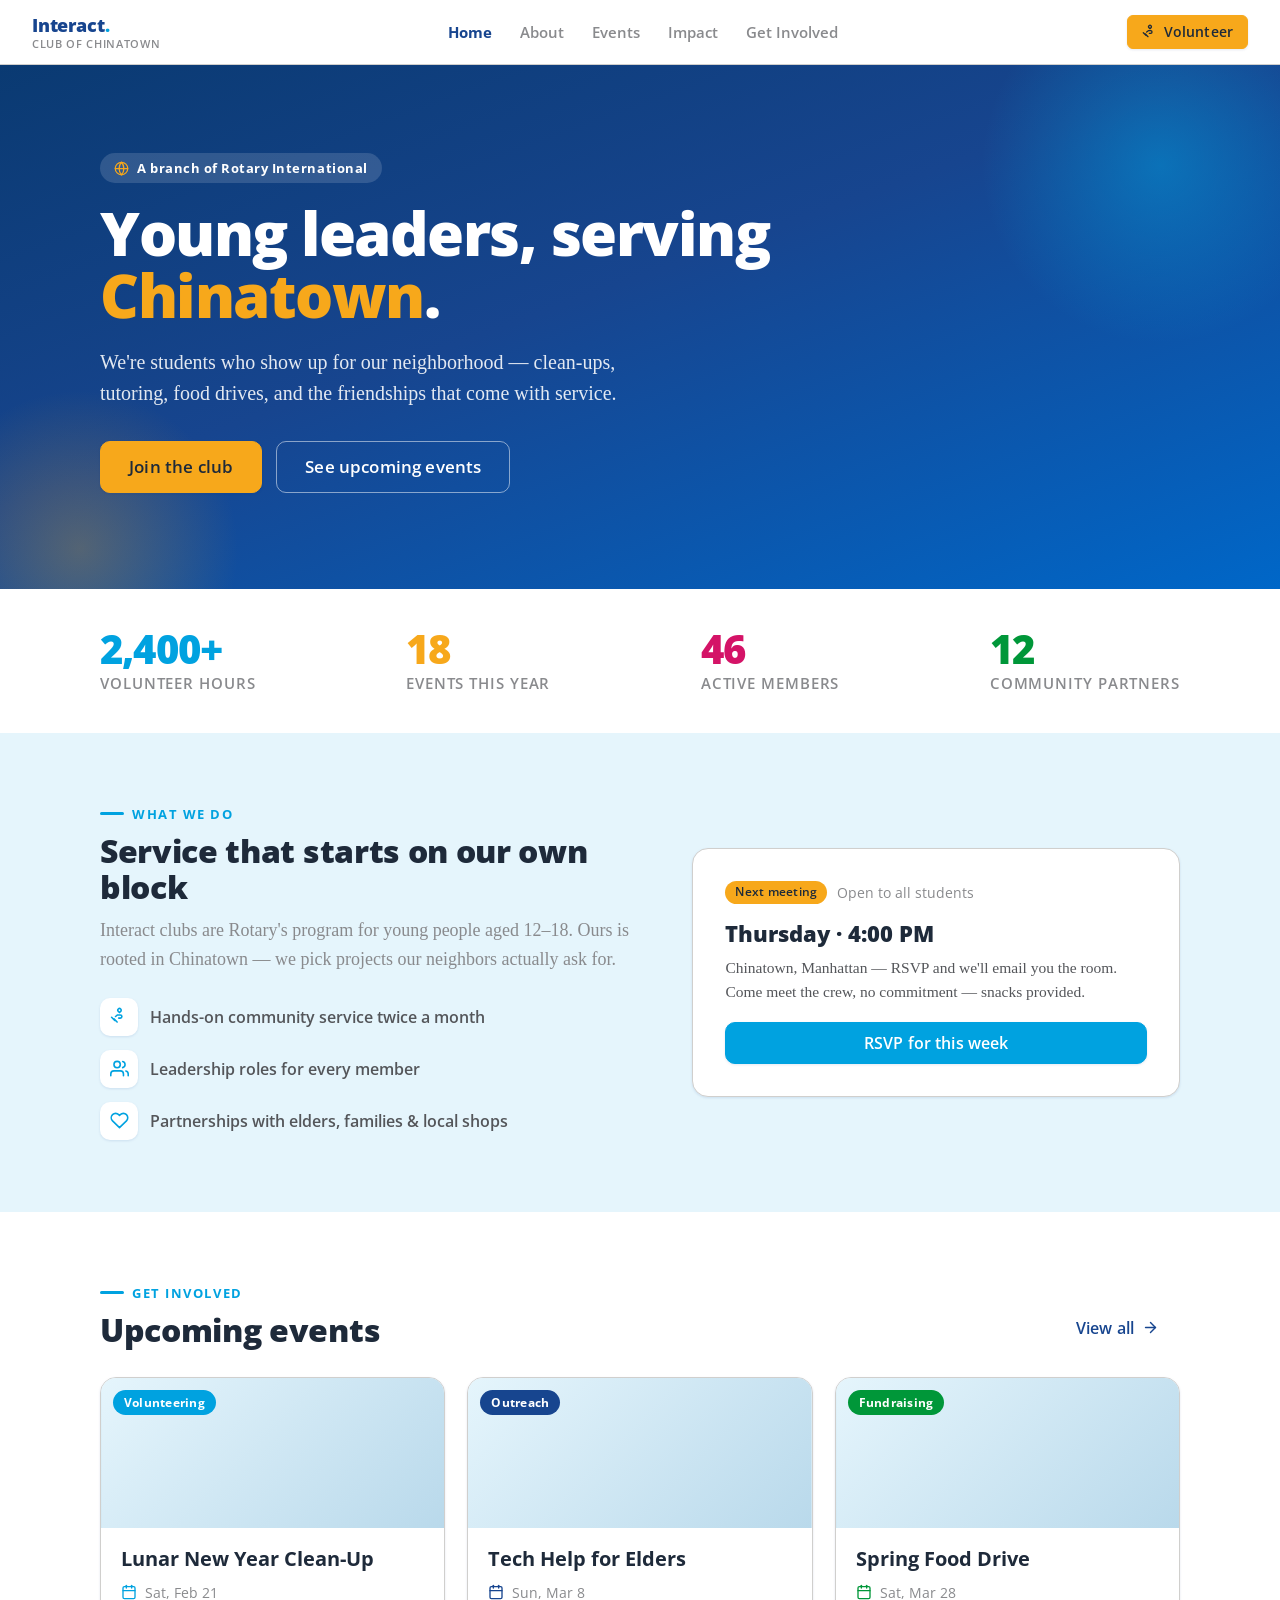
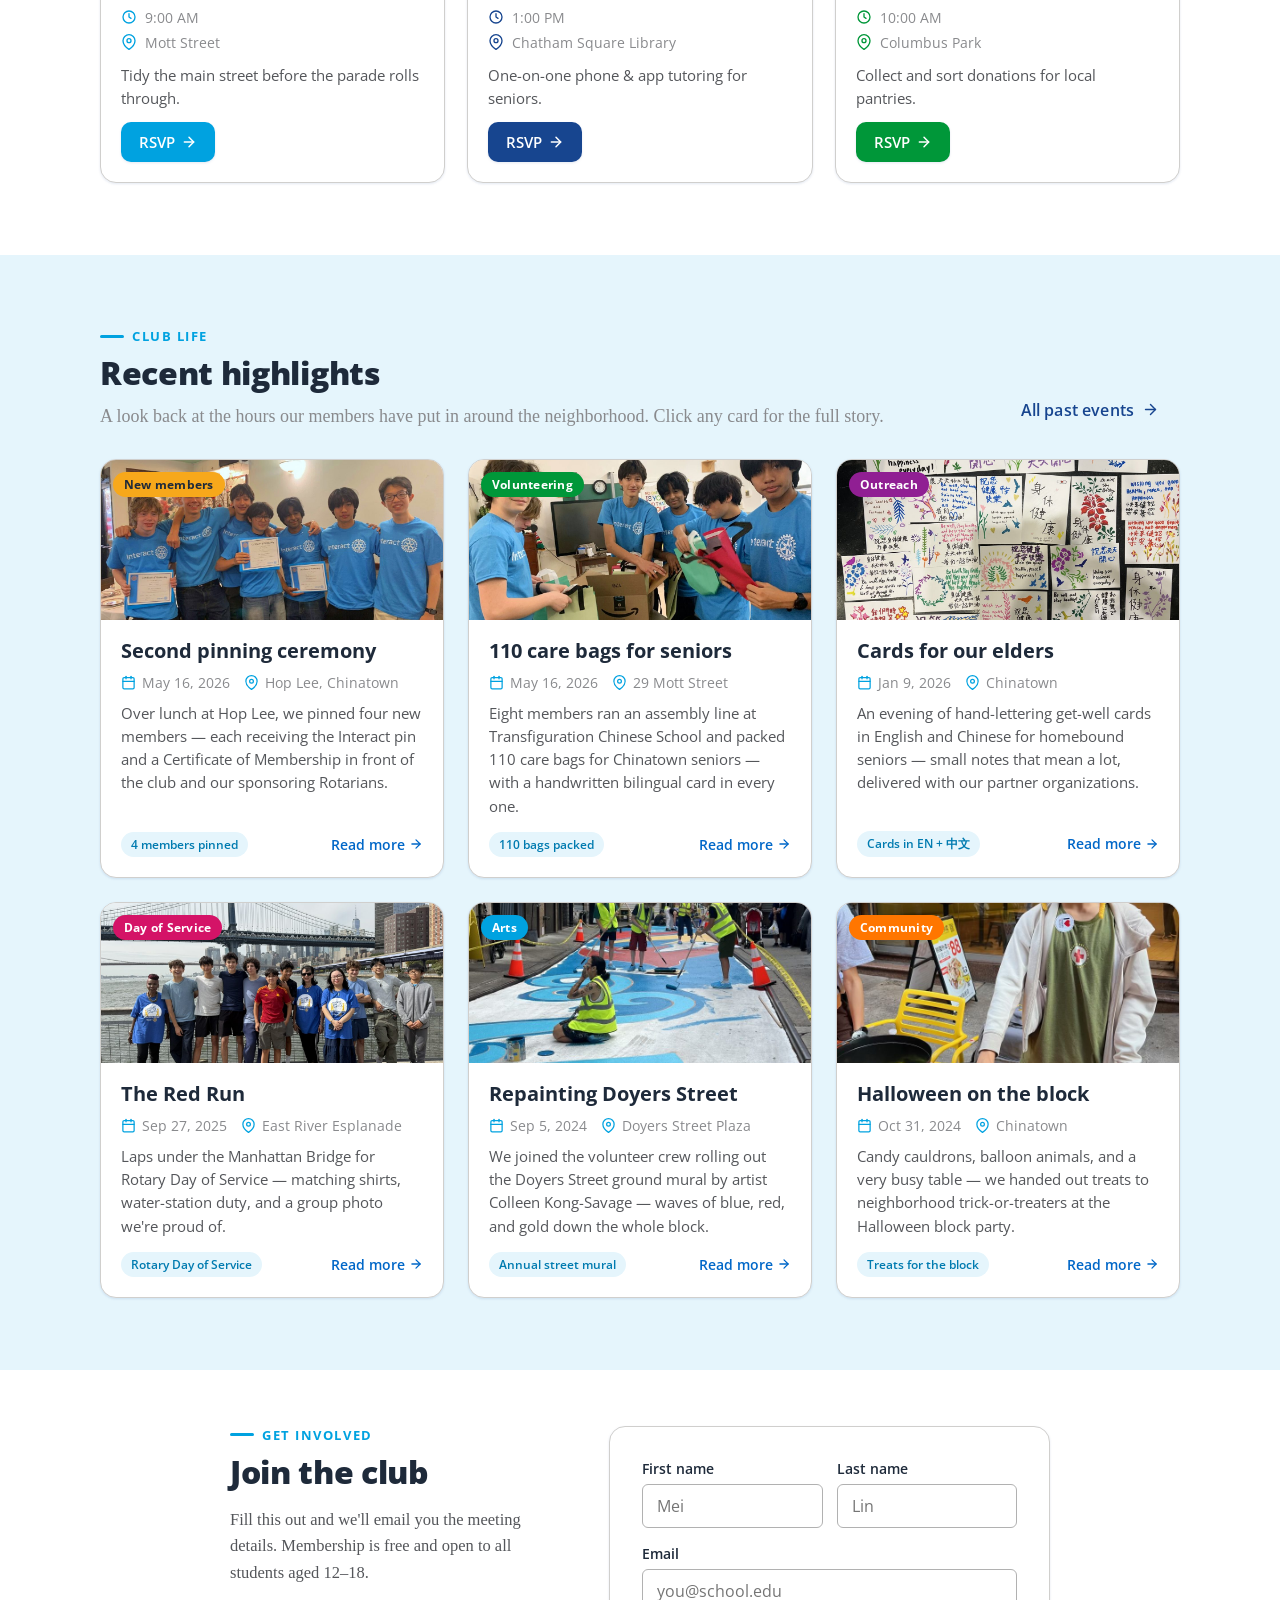
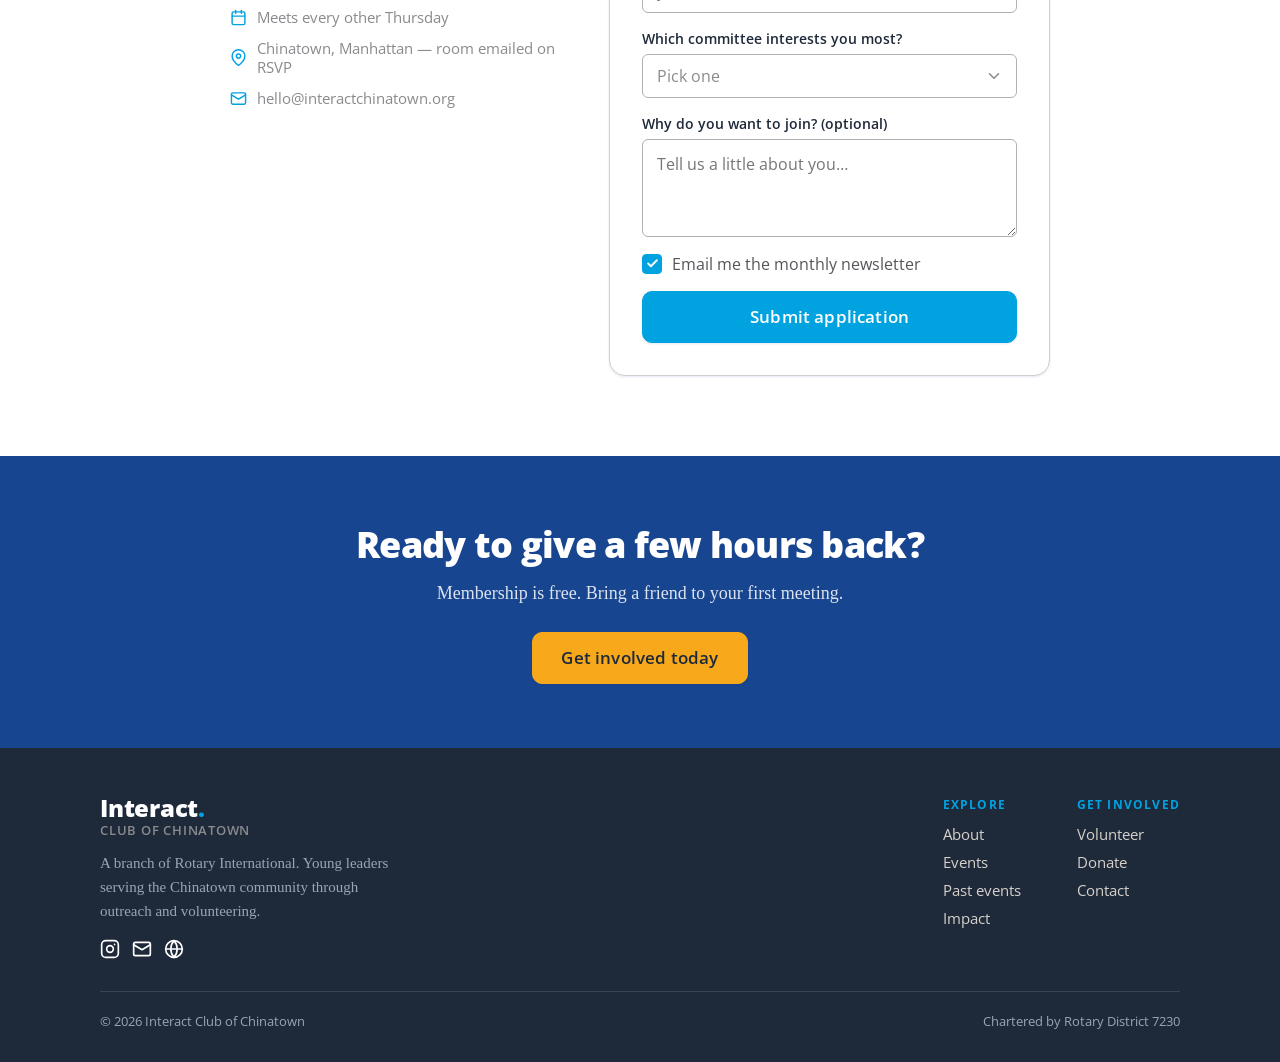
==== commit 6f39a84d: "Make the top nav a consistent one-page navigation Every nav button now jumps to a section on the hom" ====
--- a/index.html
+++ b/index.html
@@ -16,14 +16,14 @@
     <span class="wm-club">Club of Chinatown</span>
   </a>
   <nav class="site-nav" id="site-nav" aria-label="Main">
-    <a href="index.html" aria-current="page">Home</a>
-    <a href="index.html#about">About</a>
-    <a href="events.html">Events</a>
-    <a href="index.html#impact">Impact</a>
-    <a href="join.html">Get Involved</a>
+    <a href="#" aria-current="page">Home</a>
+    <a href="#about">About</a>
+    <a href="#events">Events</a>
+    <a href="#impact">Impact</a>
+    <a href="#join">Get Involved</a>
   </nav>
   <div style="display:flex; align-items:center; gap:8px;">
-    <a class="btn btn-sm btn-accent" href="join.html">
+    <a class="btn btn-sm btn-accent" href="#join">
       <svg width="16" height="16" viewBox="0 0 24 24" fill="none" stroke="var(--ink-900)" stroke-width="2" stroke-linecap="round" stroke-linejoin="round" aria-hidden="true"><path d="M11 14h2a2 2 0 0 0 2-2 2 2 0 0 0-2-2H9.5L7 12"/><path d="m5 15 4 4"/><path d="M2 13l4 4"/><path d="M13.5 5.5 12 7l-1.5-1.5a2.1 2.1 0 0 1 3-3 2.1 2.1 0 0 1 0 3z"/></svg>
       Volunteer
     </a>
@@ -48,8 +48,8 @@
       <h1>Young leaders, serving <span class="accent-gold">Chinatown</span>.</h1>
       <p class="hero-lead">We're students who show up for our neighborhood — clean-ups, tutoring, food drives, and the friendships that come with service.</p>
       <div class="hero-actions">
-        <a class="btn btn-lg btn-accent" href="join.html">Join the club</a>
-        <a class="btn btn-lg btn-outline btn-outline-inverse" href="events.html">See upcoming events</a>
+        <a class="btn btn-lg btn-accent" href="#join">Join the club</a>
+        <a class="btn btn-lg btn-outline btn-outline-inverse" href="#events">See upcoming events</a>
       </div>
     </div>
   </section>
@@ -113,13 +113,13 @@
         </div>
         <div class="meeting-time">Thursday · 4:00 PM</div>
         <p>Chinatown, Manhattan — RSVP and we'll email you the room. Come meet the crew, no commitment — snacks provided.</p>
-        <a class="btn btn-primary btn-block" href="join.html">RSVP for this week</a>
+        <a class="btn btn-primary btn-block" href="#join">RSVP for this week</a>
       </div>
     </div>
   </section>
 
   <!-- Upcoming events -->
-  <section class="section section-white">
+  <section class="section section-white" id="events">
     <div class="container">
       <div class="section-head-row">
         <div class="section-heading">
@@ -143,7 +143,7 @@
               <div class="event-meta-row"><svg width="16" height="16" viewBox="0 0 24 24" fill="none" stroke-width="2" stroke-linecap="round" stroke-linejoin="round" aria-hidden="true"><path d="M21 10c0 7-9 13-9 13s-9-6-9-13a9 9 0 0 1 18 0z"/><circle cx="12" cy="10" r="3"/></svg>Mott Street</div>
             </div>
             <p class="event-desc">Tidy the main street before the parade rolls through.</p>
-            <a class="event-cta" href="join.html">RSVP<svg width="16" height="16" viewBox="0 0 24 24" fill="none" stroke="currentColor" stroke-width="2.2" stroke-linecap="round" stroke-linejoin="round" aria-hidden="true"><line x1="5" y1="12" x2="19" y2="12"/><polyline points="12 5 19 12 12 19"/></svg></a>
+            <a class="event-cta" href="#join">RSVP<svg width="16" height="16" viewBox="0 0 24 24" fill="none" stroke="currentColor" stroke-width="2.2" stroke-linecap="round" stroke-linejoin="round" aria-hidden="true"><line x1="5" y1="12" x2="19" y2="12"/><polyline points="12 5 19 12 12 19"/></svg></a>
           </div>
         </article>
 
@@ -157,7 +157,7 @@
               <div class="event-meta-row"><svg width="16" height="16" viewBox="0 0 24 24" fill="none" stroke-width="2" stroke-linecap="round" stroke-linejoin="round" aria-hidden="true"><path d="M21 10c0 7-9 13-9 13s-9-6-9-13a9 9 0 0 1 18 0z"/><circle cx="12" cy="10" r="3"/></svg>Chatham Square Library</div>
             </div>
             <p class="event-desc">One-on-one phone &amp; app tutoring for seniors.</p>
-            <a class="event-cta" href="join.html">RSVP<svg width="16" height="16" viewBox="0 0 24 24" fill="none" stroke="currentColor" stroke-width="2.2" stroke-linecap="round" stroke-linejoin="round" aria-hidden="true"><line x1="5" y1="12" x2="19" y2="12"/><polyline points="12 5 19 12 12 19"/></svg></a>
+            <a class="event-cta" href="#join">RSVP<svg width="16" height="16" viewBox="0 0 24 24" fill="none" stroke="currentColor" stroke-width="2.2" stroke-linecap="round" stroke-linejoin="round" aria-hidden="true"><line x1="5" y1="12" x2="19" y2="12"/><polyline points="12 5 19 12 12 19"/></svg></a>
           </div>
         </article>
 
@@ -171,7 +171,7 @@
               <div class="event-meta-row"><svg width="16" height="16" viewBox="0 0 24 24" fill="none" stroke-width="2" stroke-linecap="round" stroke-linejoin="round" aria-hidden="true"><path d="M21 10c0 7-9 13-9 13s-9-6-9-13a9 9 0 0 1 18 0z"/><circle cx="12" cy="10" r="3"/></svg>Columbus Park</div>
             </div>
             <p class="event-desc">Collect and sort donations for local pantries.</p>
-            <a class="event-cta" href="join.html">RSVP<svg width="16" height="16" viewBox="0 0 24 24" fill="none" stroke="currentColor" stroke-width="2.2" stroke-linecap="round" stroke-linejoin="round" aria-hidden="true"><line x1="5" y1="12" x2="19" y2="12"/><polyline points="12 5 19 12 12 19"/></svg></a>
+            <a class="event-cta" href="#join">RSVP<svg width="16" height="16" viewBox="0 0 24 24" fill="none" stroke="currentColor" stroke-width="2.2" stroke-linecap="round" stroke-linejoin="round" aria-hidden="true"><line x1="5" y1="12" x2="19" y2="12"/><polyline points="12 5 19 12 12 19"/></svg></a>
           </div>
         </article>
 
@@ -313,12 +313,97 @@
     </div>
   </section>
 
+  <!-- Join -->
+  <section class="join-section" id="join" style="background: #fff;">
+    <div class="join-grid">
+
+      <div class="join-intro">
+        <div class="section-heading">
+          <span class="eyebrow">Get involved</span>
+          <h2>Join the club</h2>
+        </div>
+        <p>Fill this out and we'll email you the meeting details. Membership is free and open to all students aged 12–18.</p>
+        <div class="join-facts">
+          <div class="fact">
+            <svg width="17" height="17" viewBox="0 0 24 24" fill="none" stroke-width="2" stroke-linecap="round" stroke-linejoin="round" aria-hidden="true"><rect x="3" y="4" width="18" height="18" rx="2"/><line x1="16" y1="2" x2="16" y2="6"/><line x1="8" y1="2" x2="8" y2="6"/><line x1="3" y1="10" x2="21" y2="10"/></svg>
+            Meets every other Thursday
+          </div>
+          <div class="fact">
+            <svg width="17" height="17" viewBox="0 0 24 24" fill="none" stroke-width="2" stroke-linecap="round" stroke-linejoin="round" aria-hidden="true"><path d="M21 10c0 7-9 13-9 13s-9-6-9-13a9 9 0 0 1 18 0z"/><circle cx="12" cy="10" r="3"/></svg>
+            Chinatown, Manhattan — room emailed on RSVP
+          </div>
+          <div class="fact">
+            <svg width="17" height="17" viewBox="0 0 24 24" fill="none" stroke-width="2" stroke-linecap="round" stroke-linejoin="round" aria-hidden="true"><rect x="2" y="4" width="20" height="16" rx="2"/><path d="m2 7 10 6 10-6"/></svg>
+            <a href="mailto:hello@interactchinatown.org">hello@interactchinatown.org</a>
+          </div>
+        </div>
+      </div>
+
+      <div class="card card-pad-lg">
+        <div class="alert alert-success" id="join-success" hidden>
+          <span class="alert-icon">
+            <svg width="20" height="20" viewBox="0 0 24 24" fill="none" stroke="currentColor" stroke-width="2" stroke-linecap="round" stroke-linejoin="round" aria-hidden="true"><path d="M22 11.1V12a10 10 0 1 1-5.9-9.1"/><polyline points="22 4 12 14 9 11"/></svg>
+          </span>
+          <div>
+            <div class="alert-title">Thanks — you're on the list!</div>
+            <div class="alert-body">We'll be in touch before the next meeting.</div>
+          </div>
+        </div>
+
+        <form class="join-form" id="join-form" novalidate>
+          <div class="name-row">
+            <div class="field">
+              <label for="first-name">First name</label>
+              <input id="first-name" name="first-name" type="text" placeholder="Mei" autocomplete="given-name" required />
+            </div>
+            <div class="field">
+              <label for="last-name">Last name</label>
+              <input id="last-name" name="last-name" type="text" placeholder="Lin" autocomplete="family-name" required />
+            </div>
+          </div>
+          <div class="field">
+            <label for="email">Email</label>
+            <input id="email" name="email" type="email" placeholder="you@school.edu" autocomplete="email" required />
+          </div>
+          <div class="field">
+            <label for="committee">Which committee interests you most?</label>
+            <span class="select-wrap">
+              <select id="committee" name="committee" required>
+                <option value="" disabled selected>Pick one</option>
+                <option>Outreach</option>
+                <option>Fundraising</option>
+                <option>Events</option>
+                <option>Not sure yet</option>
+              </select>
+              <span class="select-chevron">
+                <svg width="18" height="18" viewBox="0 0 24 24" fill="none" stroke="currentColor" stroke-width="2" stroke-linecap="round" stroke-linejoin="round" aria-hidden="true"><polyline points="6 9 12 15 18 9"/></svg>
+              </span>
+            </span>
+          </div>
+          <div class="field">
+            <label for="why">Why do you want to join? (optional)</label>
+            <textarea id="why" name="why" rows="3" placeholder="Tell us a little about you…"></textarea>
+          </div>
+          <label class="checkbox">
+            <input type="checkbox" name="newsletter" checked />
+            <span class="box">
+              <svg width="13" height="13" viewBox="0 0 24 24" fill="none" stroke="#fff" stroke-width="3.5" stroke-linecap="round" stroke-linejoin="round" aria-hidden="true"><polyline points="20 6 9 17 4 12"/></svg>
+            </span>
+            Email me the monthly newsletter
+          </label>
+          <button class="btn btn-lg btn-primary btn-block" type="submit">Submit application</button>
+        </form>
+      </div>
+
+    </div>
+  </section>
+
   <!-- CTA band -->
   <section class="cta-band">
     <div class="container">
       <h2>Ready to give a few hours back?</h2>
       <p>Membership is free. Bring a friend to your first meeting.</p>
-      <a class="btn btn-lg btn-accent" href="join.html">Get involved today</a>
+      <a class="btn btn-lg btn-accent" href="#join">Get involved today</a>
     </div>
   </section>
 
--- a/css/site.css
+++ b/css/site.css
@@ -8,6 +8,11 @@
 
 [hidden] { display: none !important; }
 
+html { scroll-behavior: smooth; }
+
+/* Keep anchored sections clear of the sticky header */
+main [id] { scroll-margin-top: 84px; }
+
 html, body {
   margin: 0;
   background: var(--surface-page);
@@ -28,6 +33,7 @@
    Reduced motion
    -------------------------------------------------------------------------- */
 @media (prefers-reduced-motion: reduce) {
+  html { scroll-behavior: auto; }
   *, *::before, *::after {
     transition-duration: 0.01ms !important;
     animation-duration: 0.01ms !important;
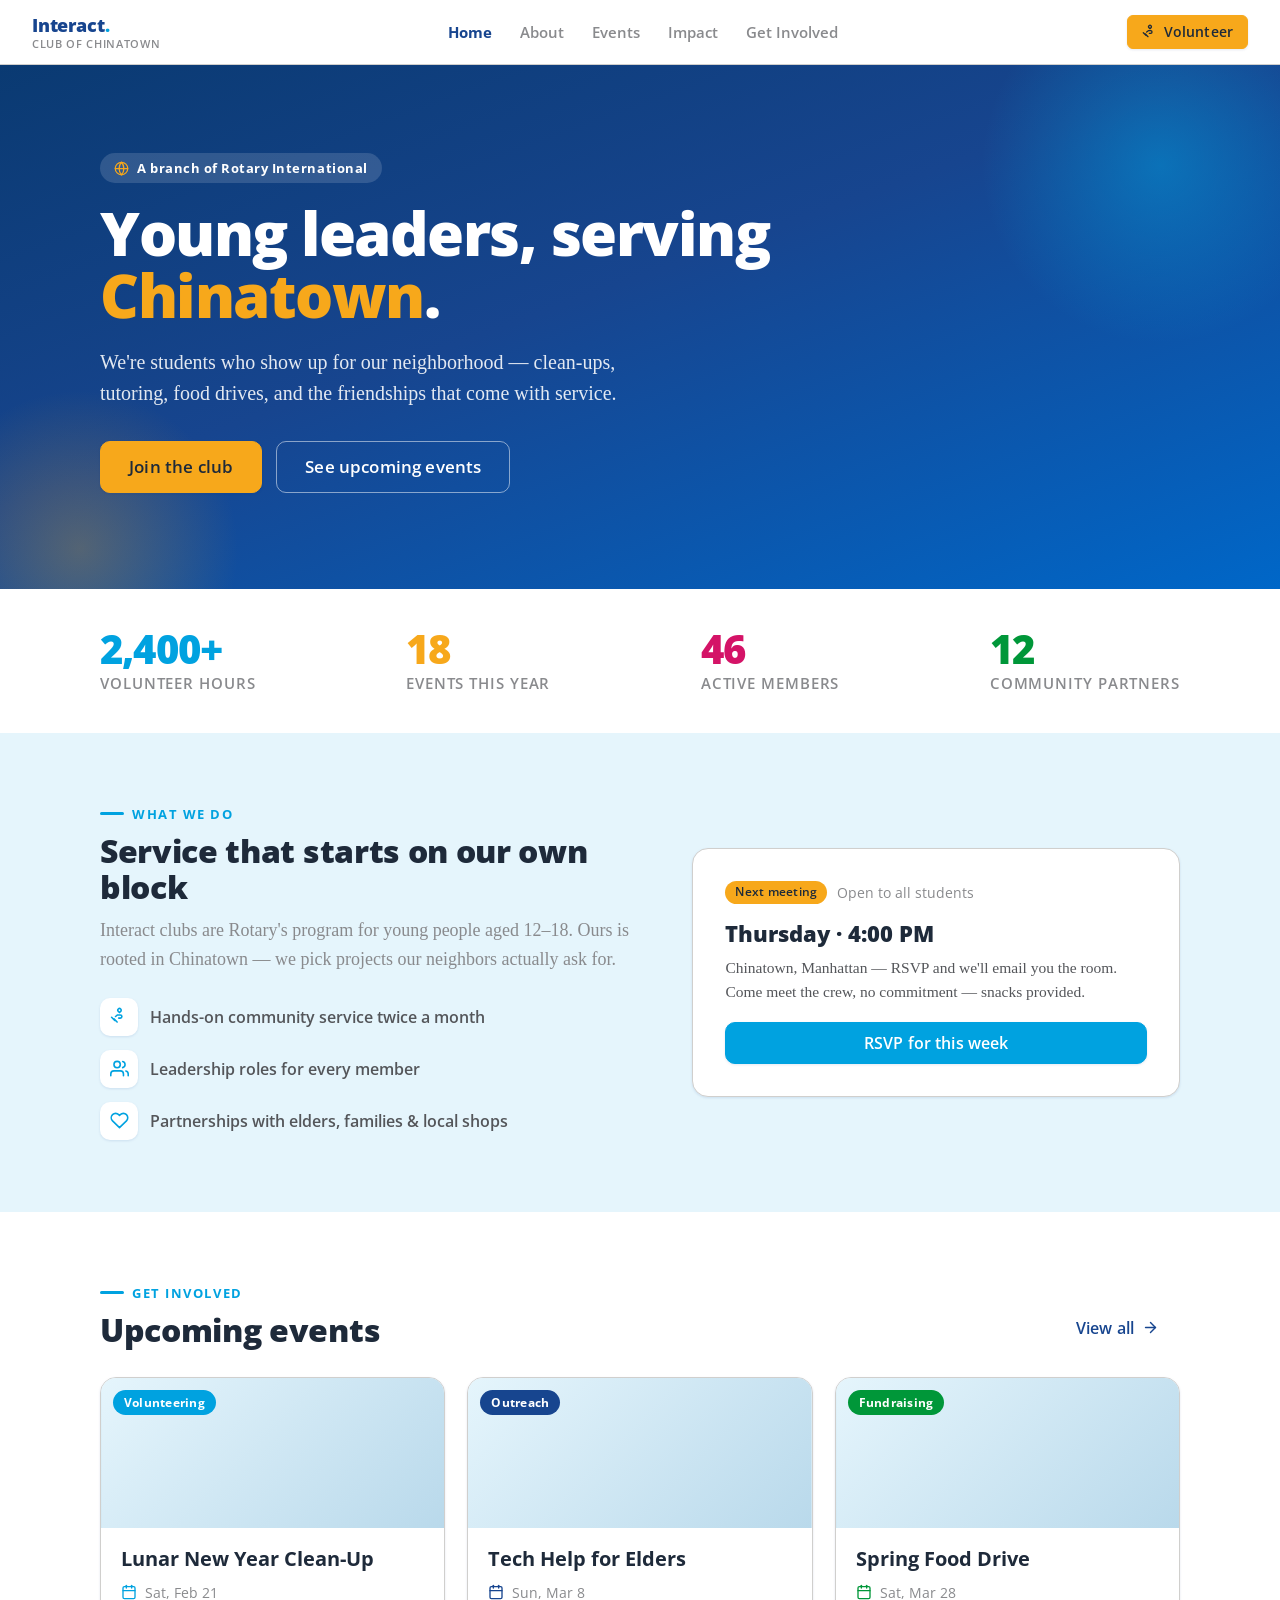
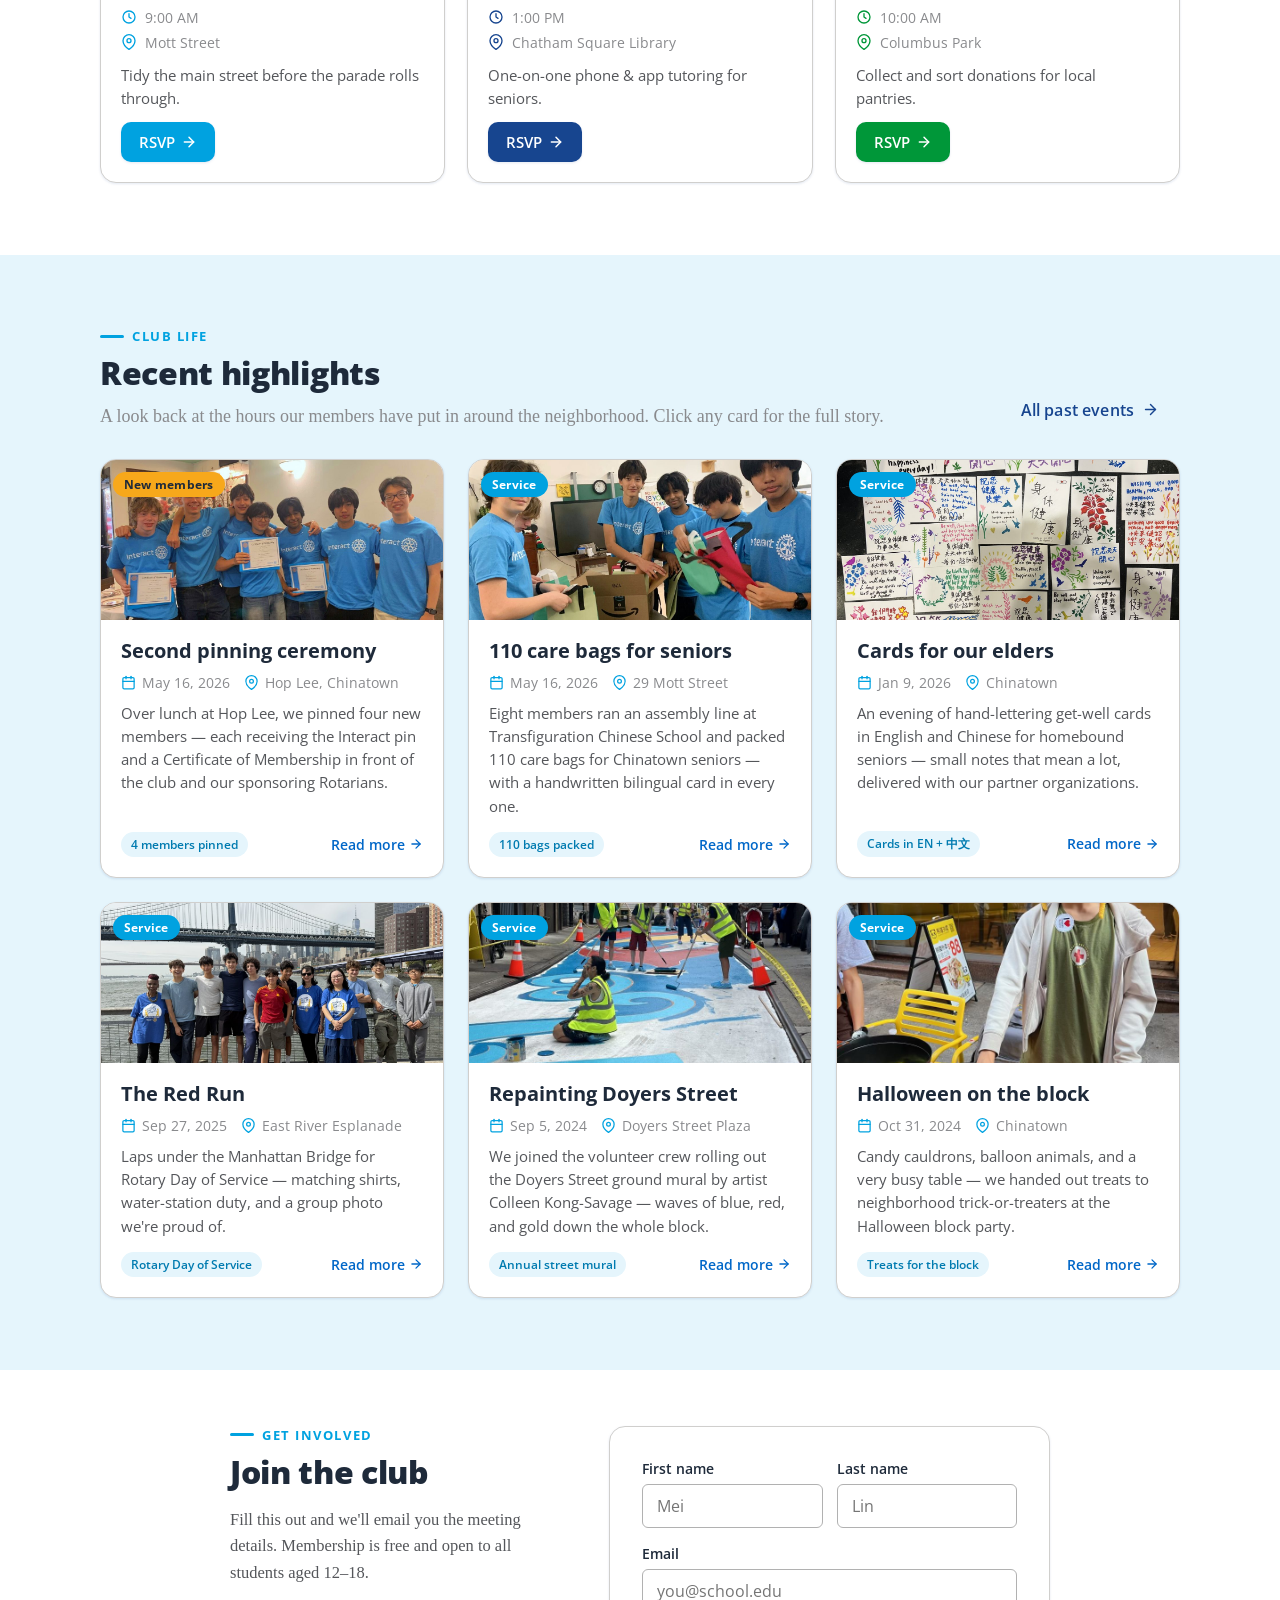
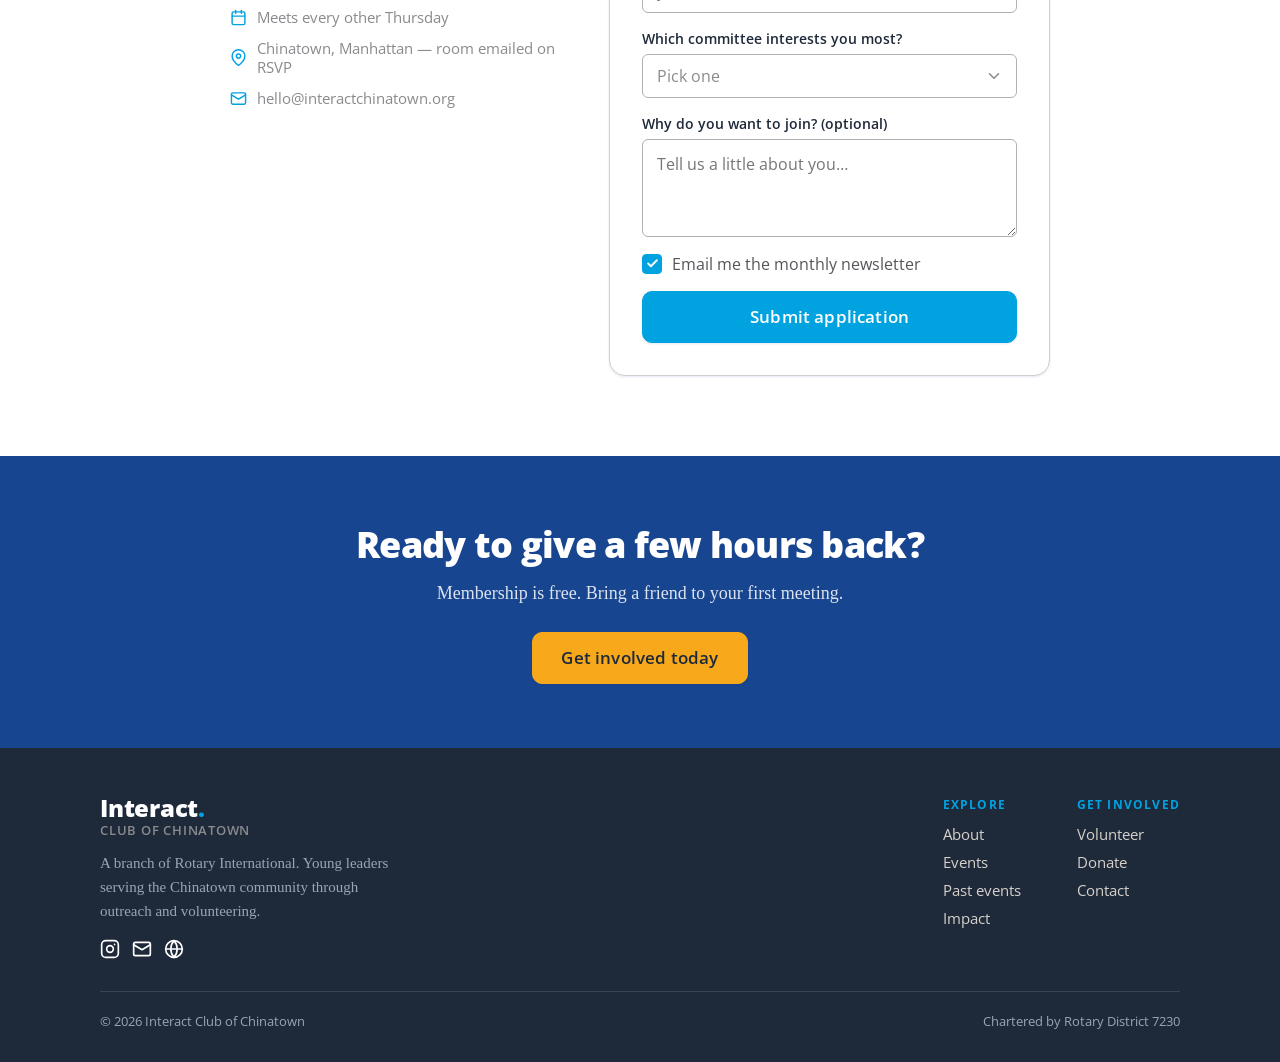
==== commit 6b7e8ba4: "Simplify event category tags to Service / New members Collapse the six mismatched category pills (Vo" ====
--- a/index.html
+++ b/index.html
@@ -214,10 +214,10 @@
           </div>
         </article>
 
-        <article class="pe-card" style="--accent: var(--grass);">
+        <article class="pe-card" style="--accent: var(--brand);">
           <div class="pe-media">
             <img src="assets/photos/bags-1.jpg" alt="Members at assembly-line stations packing care bags" loading="lazy" />
-            <span class="pe-pill">Volunteering</span>
+            <span class="pe-pill">Service</span>
           </div>
           <div class="pe-body">
             <h3>110 care bags for seniors</h3>
@@ -233,10 +233,10 @@
           </div>
         </article>
 
-        <article class="pe-card" style="--accent: var(--violet);">
+        <article class="pe-card" style="--accent: var(--brand);">
           <div class="pe-media">
             <img src="assets/photos/cards-1.jpg" alt="Dozens of finished hand-lettered get-well cards in English and Chinese" loading="lazy" />
-            <span class="pe-pill">Outreach</span>
+            <span class="pe-pill">Service</span>
           </div>
           <div class="pe-body">
             <h3>Cards for our elders</h3>
@@ -252,10 +252,10 @@
           </div>
         </article>
 
-        <article class="pe-card" style="--accent: var(--cranberry);">
+        <article class="pe-card" style="--accent: var(--brand);">
           <div class="pe-media">
             <img src="assets/photos/red-run-1.jpg" alt="Club members and advisors in Rotary Day of Service shirts in front of the Manhattan Bridge" loading="lazy" />
-            <span class="pe-pill">Day of Service</span>
+            <span class="pe-pill">Service</span>
           </div>
           <div class="pe-body">
             <h3>The Red Run</h3>
@@ -274,7 +274,7 @@
         <article class="pe-card" style="--accent: var(--brand);">
           <div class="pe-media">
             <img src="assets/photos/doyers-2.jpg" alt="Volunteers painting the mural down the length of Doyers Street" loading="lazy" />
-            <span class="pe-pill">Arts</span>
+            <span class="pe-pill">Service</span>
           </div>
           <div class="pe-body">
             <h3>Repainting Doyers Street</h3>
@@ -290,10 +290,10 @@
           </div>
         </article>
 
-        <article class="pe-card" style="--accent: var(--orange);">
+        <article class="pe-card" style="--accent: var(--brand);">
           <div class="pe-media">
             <img src="assets/photos/halloween-1.jpg" alt="A member in a fish hat handing out candy from cauldrons at the block party" loading="lazy" />
-            <span class="pe-pill">Community</span>
+            <span class="pe-pill">Service</span>
           </div>
           <div class="pe-body">
             <h3>Halloween on the block</h3>
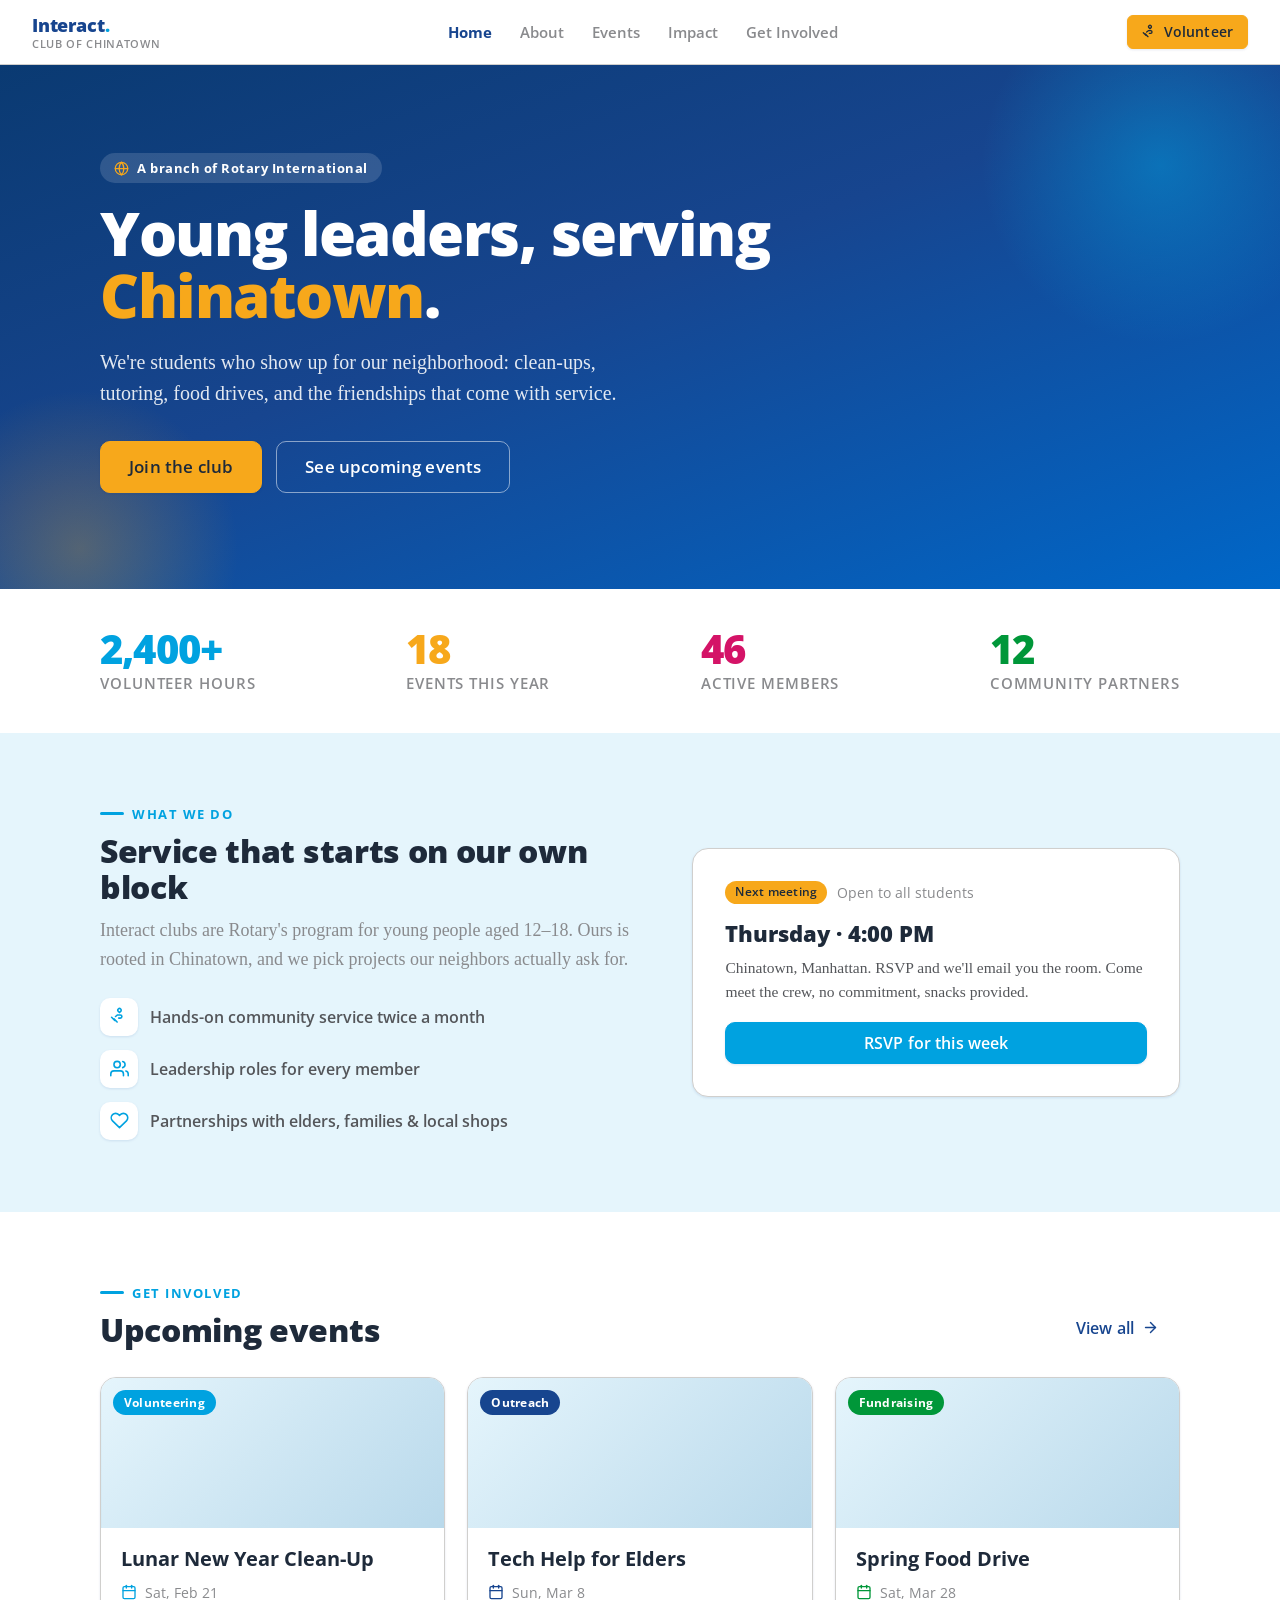
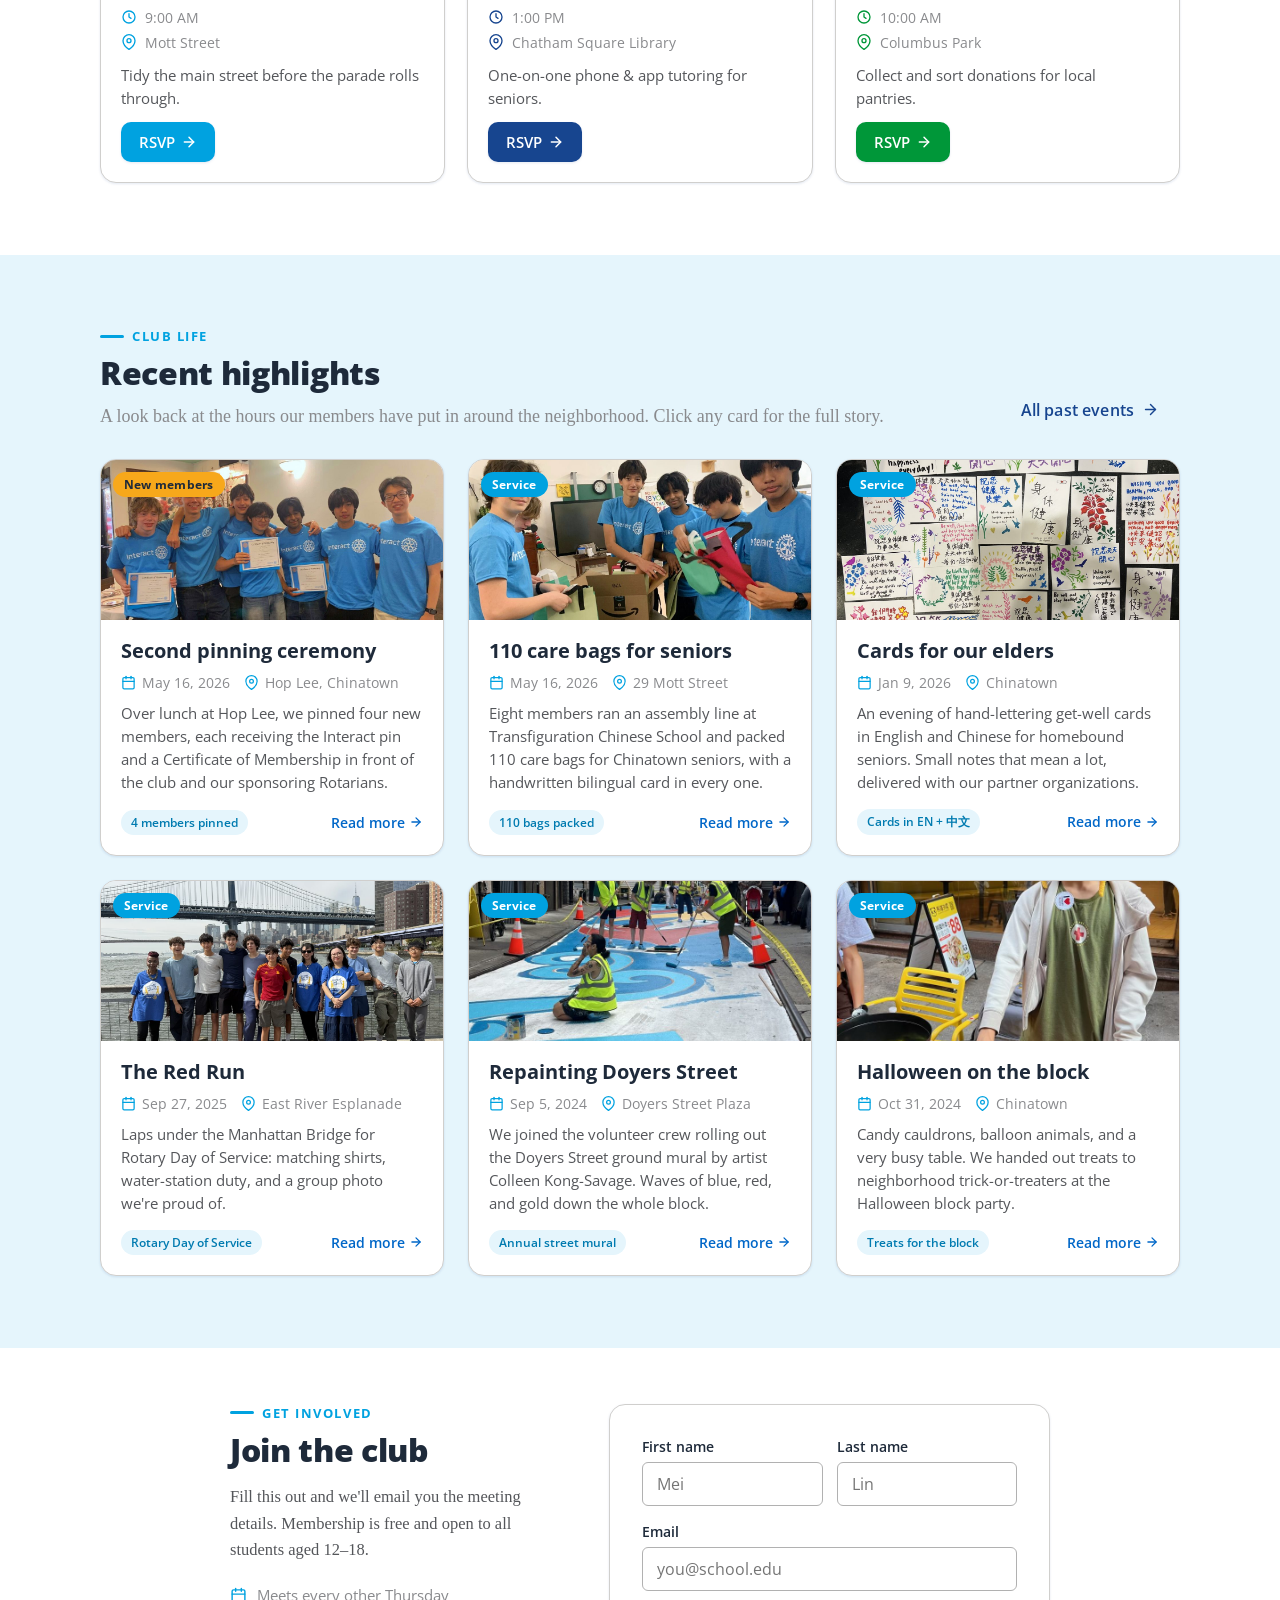
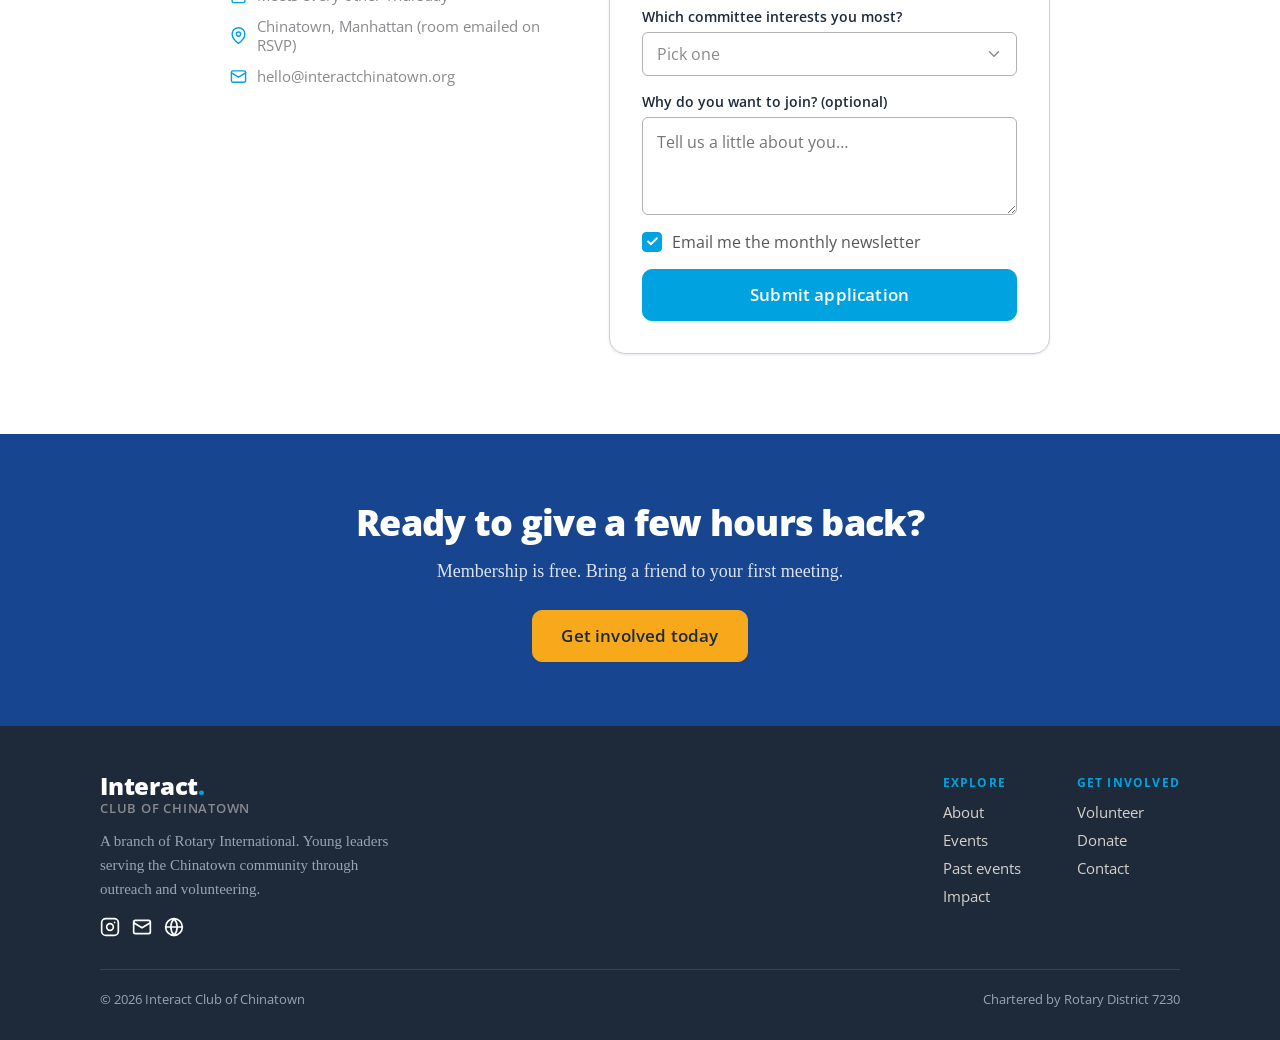
==== commit 2c84dc76: "Remove all em dashes; add AI-editor rule against them Rewrite every em dash in the site copy, docs, " ====
--- a/index.html
+++ b/index.html
@@ -3,7 +3,7 @@
 <head>
 <meta charset="utf-8" />
 <meta name="viewport" content="width=device-width, initial-scale=1" />
-<title>Interact Club of Chinatown — Young leaders, serving Chinatown</title>
+<title>Interact Club of Chinatown | Young leaders, serving Chinatown</title>
 <meta name="description" content="The Interact Club of Chinatown is a youth service club and a branch of Rotary International. Students 12–18 serving Manhattan's Chinatown through clean-ups, tutoring, and food drives." />
 <link rel="stylesheet" href="css/styles.css" />
 <link rel="stylesheet" href="css/site.css" />
@@ -11,7 +11,7 @@
 <body>
 
 <header class="site-header" id="site-header">
-  <a class="wordmark wordmark-sm" href="index.html" aria-label="Interact Club of Chinatown — home">
+  <a class="wordmark wordmark-sm" href="index.html" aria-label="Interact Club of Chinatown, home">
     <span class="wm-brand">Interact<span class="wm-dot">.</span></span>
     <span class="wm-club">Club of Chinatown</span>
   </a>
@@ -46,7 +46,7 @@
         A branch of Rotary International
       </span>
       <h1>Young leaders, serving <span class="accent-gold">Chinatown</span>.</h1>
-      <p class="hero-lead">We're students who show up for our neighborhood — clean-ups, tutoring, food drives, and the friendships that come with service.</p>
+      <p class="hero-lead">We're students who show up for our neighborhood: clean-ups, tutoring, food drives, and the friendships that come with service.</p>
       <div class="hero-actions">
         <a class="btn btn-lg btn-accent" href="#join">Join the club</a>
         <a class="btn btn-lg btn-outline btn-outline-inverse" href="#events">See upcoming events</a>
@@ -83,7 +83,7 @@
         <div class="section-heading">
           <span class="eyebrow">What we do</span>
           <h2>Service that starts on our own block</h2>
-          <p class="lead">Interact clubs are Rotary's program for young people aged 12–18. Ours is rooted in Chinatown — we pick projects our neighbors actually ask for.</p>
+          <p class="lead">Interact clubs are Rotary's program for young people aged 12–18. Ours is rooted in Chinatown, and we pick projects our neighbors actually ask for.</p>
         </div>
         <div class="feature-list">
           <div class="feature-row">
@@ -112,7 +112,7 @@
           <span class="meeting-note">Open to all students</span>
         </div>
         <div class="meeting-time">Thursday · 4:00 PM</div>
-        <p>Chinatown, Manhattan — RSVP and we'll email you the room. Come meet the crew, no commitment — snacks provided.</p>
+        <p>Chinatown, Manhattan. RSVP and we'll email you the room. Come meet the crew, no commitment, snacks provided.</p>
         <a class="btn btn-primary btn-block" href="#join">RSVP for this week</a>
       </div>
     </div>
@@ -206,7 +206,7 @@
               <span><svg width="15" height="15" viewBox="0 0 24 24" fill="none" stroke-width="2" stroke-linecap="round" stroke-linejoin="round" aria-hidden="true"><rect x="3" y="4" width="18" height="18" rx="2"/><line x1="16" y1="2" x2="16" y2="6"/><line x1="8" y1="2" x2="8" y2="6"/><line x1="3" y1="10" x2="21" y2="10"/></svg>May 16, 2026</span>
               <span><svg width="15" height="15" viewBox="0 0 24 24" fill="none" stroke-width="2" stroke-linecap="round" stroke-linejoin="round" aria-hidden="true"><path d="M21 10c0 7-9 13-9 13s-9-6-9-13a9 9 0 0 1 18 0z"/><circle cx="12" cy="10" r="3"/></svg>Hop Lee, Chinatown</span>
             </div>
-            <p class="pe-blurb">Over lunch at Hop Lee, we pinned four new members — each receiving the Interact pin and a Certificate of Membership in front of the club and our sponsoring Rotarians.</p>
+            <p class="pe-blurb">Over lunch at Hop Lee, we pinned four new members, each receiving the Interact pin and a Certificate of Membership in front of the club and our sponsoring Rotarians.</p>
             <div class="pe-foot">
               <span class="pe-stat-pill">4 members pinned</span>
               <a class="pe-readmore" href="past-events.html#pinning">Read more<svg width="14" height="14" viewBox="0 0 24 24" fill="none" stroke="currentColor" stroke-width="2.2" stroke-linecap="round" stroke-linejoin="round" aria-hidden="true"><line x1="5" y1="12" x2="19" y2="12"/><polyline points="12 5 19 12 12 19"/></svg></a>
@@ -225,7 +225,7 @@
               <span><svg width="15" height="15" viewBox="0 0 24 24" fill="none" stroke-width="2" stroke-linecap="round" stroke-linejoin="round" aria-hidden="true"><rect x="3" y="4" width="18" height="18" rx="2"/><line x1="16" y1="2" x2="16" y2="6"/><line x1="8" y1="2" x2="8" y2="6"/><line x1="3" y1="10" x2="21" y2="10"/></svg>May 16, 2026</span>
               <span><svg width="15" height="15" viewBox="0 0 24 24" fill="none" stroke-width="2" stroke-linecap="round" stroke-linejoin="round" aria-hidden="true"><path d="M21 10c0 7-9 13-9 13s-9-6-9-13a9 9 0 0 1 18 0z"/><circle cx="12" cy="10" r="3"/></svg>29 Mott Street</span>
             </div>
-            <p class="pe-blurb">Eight members ran an assembly line at Transfiguration Chinese School and packed 110 care bags for Chinatown seniors — with a handwritten bilingual card in every one.</p>
+            <p class="pe-blurb">Eight members ran an assembly line at Transfiguration Chinese School and packed 110 care bags for Chinatown seniors, with a handwritten bilingual card in every one.</p>
             <div class="pe-foot">
               <span class="pe-stat-pill">110 bags packed</span>
               <a class="pe-readmore" href="past-events.html#bags">Read more<svg width="14" height="14" viewBox="0 0 24 24" fill="none" stroke="currentColor" stroke-width="2.2" stroke-linecap="round" stroke-linejoin="round" aria-hidden="true"><line x1="5" y1="12" x2="19" y2="12"/><polyline points="12 5 19 12 12 19"/></svg></a>
@@ -244,7 +244,7 @@
               <span><svg width="15" height="15" viewBox="0 0 24 24" fill="none" stroke-width="2" stroke-linecap="round" stroke-linejoin="round" aria-hidden="true"><rect x="3" y="4" width="18" height="18" rx="2"/><line x1="16" y1="2" x2="16" y2="6"/><line x1="8" y1="2" x2="8" y2="6"/><line x1="3" y1="10" x2="21" y2="10"/></svg>Jan 9, 2026</span>
               <span><svg width="15" height="15" viewBox="0 0 24 24" fill="none" stroke-width="2" stroke-linecap="round" stroke-linejoin="round" aria-hidden="true"><path d="M21 10c0 7-9 13-9 13s-9-6-9-13a9 9 0 0 1 18 0z"/><circle cx="12" cy="10" r="3"/></svg>Chinatown</span>
             </div>
-            <p class="pe-blurb">An evening of hand-lettering get-well cards in English and Chinese for homebound seniors — small notes that mean a lot, delivered with our partner organizations.</p>
+            <p class="pe-blurb">An evening of hand-lettering get-well cards in English and Chinese for homebound seniors. Small notes that mean a lot, delivered with our partner organizations.</p>
             <div class="pe-foot">
               <span class="pe-stat-pill">Cards in EN + 中文</span>
               <a class="pe-readmore" href="past-events.html#cards">Read more<svg width="14" height="14" viewBox="0 0 24 24" fill="none" stroke="currentColor" stroke-width="2.2" stroke-linecap="round" stroke-linejoin="round" aria-hidden="true"><line x1="5" y1="12" x2="19" y2="12"/><polyline points="12 5 19 12 12 19"/></svg></a>
@@ -263,7 +263,7 @@
               <span><svg width="15" height="15" viewBox="0 0 24 24" fill="none" stroke-width="2" stroke-linecap="round" stroke-linejoin="round" aria-hidden="true"><rect x="3" y="4" width="18" height="18" rx="2"/><line x1="16" y1="2" x2="16" y2="6"/><line x1="8" y1="2" x2="8" y2="6"/><line x1="3" y1="10" x2="21" y2="10"/></svg>Sep 27, 2025</span>
               <span><svg width="15" height="15" viewBox="0 0 24 24" fill="none" stroke-width="2" stroke-linecap="round" stroke-linejoin="round" aria-hidden="true"><path d="M21 10c0 7-9 13-9 13s-9-6-9-13a9 9 0 0 1 18 0z"/><circle cx="12" cy="10" r="3"/></svg>East River Esplanade</span>
             </div>
-            <p class="pe-blurb">Laps under the Manhattan Bridge for Rotary Day of Service — matching shirts, water-station duty, and a group photo we're proud of.</p>
+            <p class="pe-blurb">Laps under the Manhattan Bridge for Rotary Day of Service: matching shirts, water-station duty, and a group photo we're proud of.</p>
             <div class="pe-foot">
               <span class="pe-stat-pill">Rotary Day of Service</span>
               <a class="pe-readmore" href="past-events.html#red-run">Read more<svg width="14" height="14" viewBox="0 0 24 24" fill="none" stroke="currentColor" stroke-width="2.2" stroke-linecap="round" stroke-linejoin="round" aria-hidden="true"><line x1="5" y1="12" x2="19" y2="12"/><polyline points="12 5 19 12 12 19"/></svg></a>
@@ -282,7 +282,7 @@
               <span><svg width="15" height="15" viewBox="0 0 24 24" fill="none" stroke-width="2" stroke-linecap="round" stroke-linejoin="round" aria-hidden="true"><rect x="3" y="4" width="18" height="18" rx="2"/><line x1="16" y1="2" x2="16" y2="6"/><line x1="8" y1="2" x2="8" y2="6"/><line x1="3" y1="10" x2="21" y2="10"/></svg>Sep 5, 2024</span>
               <span><svg width="15" height="15" viewBox="0 0 24 24" fill="none" stroke-width="2" stroke-linecap="round" stroke-linejoin="round" aria-hidden="true"><path d="M21 10c0 7-9 13-9 13s-9-6-9-13a9 9 0 0 1 18 0z"/><circle cx="12" cy="10" r="3"/></svg>Doyers Street Plaza</span>
             </div>
-            <p class="pe-blurb">We joined the volunteer crew rolling out the Doyers Street ground mural by artist Colleen Kong-Savage — waves of blue, red, and gold down the whole block.</p>
+            <p class="pe-blurb">We joined the volunteer crew rolling out the Doyers Street ground mural by artist Colleen Kong-Savage. Waves of blue, red, and gold down the whole block.</p>
             <div class="pe-foot">
               <span class="pe-stat-pill">Annual street mural</span>
               <a class="pe-readmore" href="past-events.html#doyers">Read more<svg width="14" height="14" viewBox="0 0 24 24" fill="none" stroke="currentColor" stroke-width="2.2" stroke-linecap="round" stroke-linejoin="round" aria-hidden="true"><line x1="5" y1="12" x2="19" y2="12"/><polyline points="12 5 19 12 12 19"/></svg></a>
@@ -301,7 +301,7 @@
               <span><svg width="15" height="15" viewBox="0 0 24 24" fill="none" stroke-width="2" stroke-linecap="round" stroke-linejoin="round" aria-hidden="true"><rect x="3" y="4" width="18" height="18" rx="2"/><line x1="16" y1="2" x2="16" y2="6"/><line x1="8" y1="2" x2="8" y2="6"/><line x1="3" y1="10" x2="21" y2="10"/></svg>Oct 31, 2024</span>
               <span><svg width="15" height="15" viewBox="0 0 24 24" fill="none" stroke-width="2" stroke-linecap="round" stroke-linejoin="round" aria-hidden="true"><path d="M21 10c0 7-9 13-9 13s-9-6-9-13a9 9 0 0 1 18 0z"/><circle cx="12" cy="10" r="3"/></svg>Chinatown</span>
             </div>
-            <p class="pe-blurb">Candy cauldrons, balloon animals, and a very busy table — we handed out treats to neighborhood trick-or-treaters at the Halloween block party.</p>
+            <p class="pe-blurb">Candy cauldrons, balloon animals, and a very busy table. We handed out treats to neighborhood trick-or-treaters at the Halloween block party.</p>
             <div class="pe-foot">
               <span class="pe-stat-pill">Treats for the block</span>
               <a class="pe-readmore" href="past-events.html#halloween">Read more<svg width="14" height="14" viewBox="0 0 24 24" fill="none" stroke="currentColor" stroke-width="2.2" stroke-linecap="round" stroke-linejoin="round" aria-hidden="true"><line x1="5" y1="12" x2="19" y2="12"/><polyline points="12 5 19 12 12 19"/></svg></a>
@@ -330,7 +330,7 @@
           </div>
           <div class="fact">
             <svg width="17" height="17" viewBox="0 0 24 24" fill="none" stroke-width="2" stroke-linecap="round" stroke-linejoin="round" aria-hidden="true"><path d="M21 10c0 7-9 13-9 13s-9-6-9-13a9 9 0 0 1 18 0z"/><circle cx="12" cy="10" r="3"/></svg>
-            Chinatown, Manhattan — room emailed on RSVP
+            Chinatown, Manhattan (room emailed on RSVP)
           </div>
           <div class="fact">
             <svg width="17" height="17" viewBox="0 0 24 24" fill="none" stroke-width="2" stroke-linecap="round" stroke-linejoin="round" aria-hidden="true"><rect x="2" y="4" width="20" height="16" rx="2"/><path d="m2 7 10 6 10-6"/></svg>
@@ -345,7 +345,7 @@
             <svg width="20" height="20" viewBox="0 0 24 24" fill="none" stroke="currentColor" stroke-width="2" stroke-linecap="round" stroke-linejoin="round" aria-hidden="true"><path d="M22 11.1V12a10 10 0 1 1-5.9-9.1"/><polyline points="22 4 12 14 9 11"/></svg>
           </span>
           <div>
-            <div class="alert-title">Thanks — you're on the list!</div>
+            <div class="alert-title">Thanks, you're on the list!</div>
             <div class="alert-body">We'll be in touch before the next meeting.</div>
           </div>
         </div>
--- a/css/styles.css
+++ b/css/styles.css
@@ -1,5 +1,5 @@
 /* ==========================================================================
-   Interact Club of Chinatown — Design System
+   Interact Club of Chinatown - Design System
    Global entry point. Consumers link THIS file.
    Keep this file as @import lines only.
    ========================================================================== */
--- a/css/site.css
+++ b/css/site.css
@@ -1,5 +1,5 @@
 /* ==========================================================================
-   SITE — Interact Club of Chinatown website
+   SITE - Interact Club of Chinatown website
    Component + page styles translated from the design system's website UI kit
    (ui_kits/website). Tokens come from styles.css; this file only consumes them.
    ========================================================================== */
@@ -41,7 +41,7 @@
 }
 
 /* --------------------------------------------------------------------------
-   Wordmark — type-only stand-in for the official Interact logo.
+   Wordmark - type-only stand-in for the official Interact logo.
    The real lockup (from Rotary's logo builder) should replace this when
    available; see README.
    -------------------------------------------------------------------------- */
@@ -144,7 +144,7 @@
 .card-pad-lg { padding: var(--space-6); }
 
 /* --------------------------------------------------------------------------
-   Section heading — eyebrow + title + lead
+   Section heading - eyebrow + title + lead
    -------------------------------------------------------------------------- */
 .section-heading {
   display: flex;
@@ -212,7 +212,7 @@
 }
 
 /* --------------------------------------------------------------------------
-   Event card — accent color set per card via --accent
+   Event card - accent color set per card via --accent
    -------------------------------------------------------------------------- */
 .event-card {
   --accent: var(--brand);
@@ -428,7 +428,7 @@
 }
 
 /* --------------------------------------------------------------------------
-   Tabs — underline tab bar
+   Tabs - underline tab bar
    -------------------------------------------------------------------------- */
 .tabs {
   display: flex;
@@ -668,7 +668,7 @@
 }
 
 /* --------------------------------------------------------------------------
-   Past events — compact cards (grid) + write-up view.
+   Past events - compact cards (grid) + write-up view.
    Template: "Past Events" from the Interact Chinatown design project.
    -------------------------------------------------------------------------- */
 .pe-grid {
